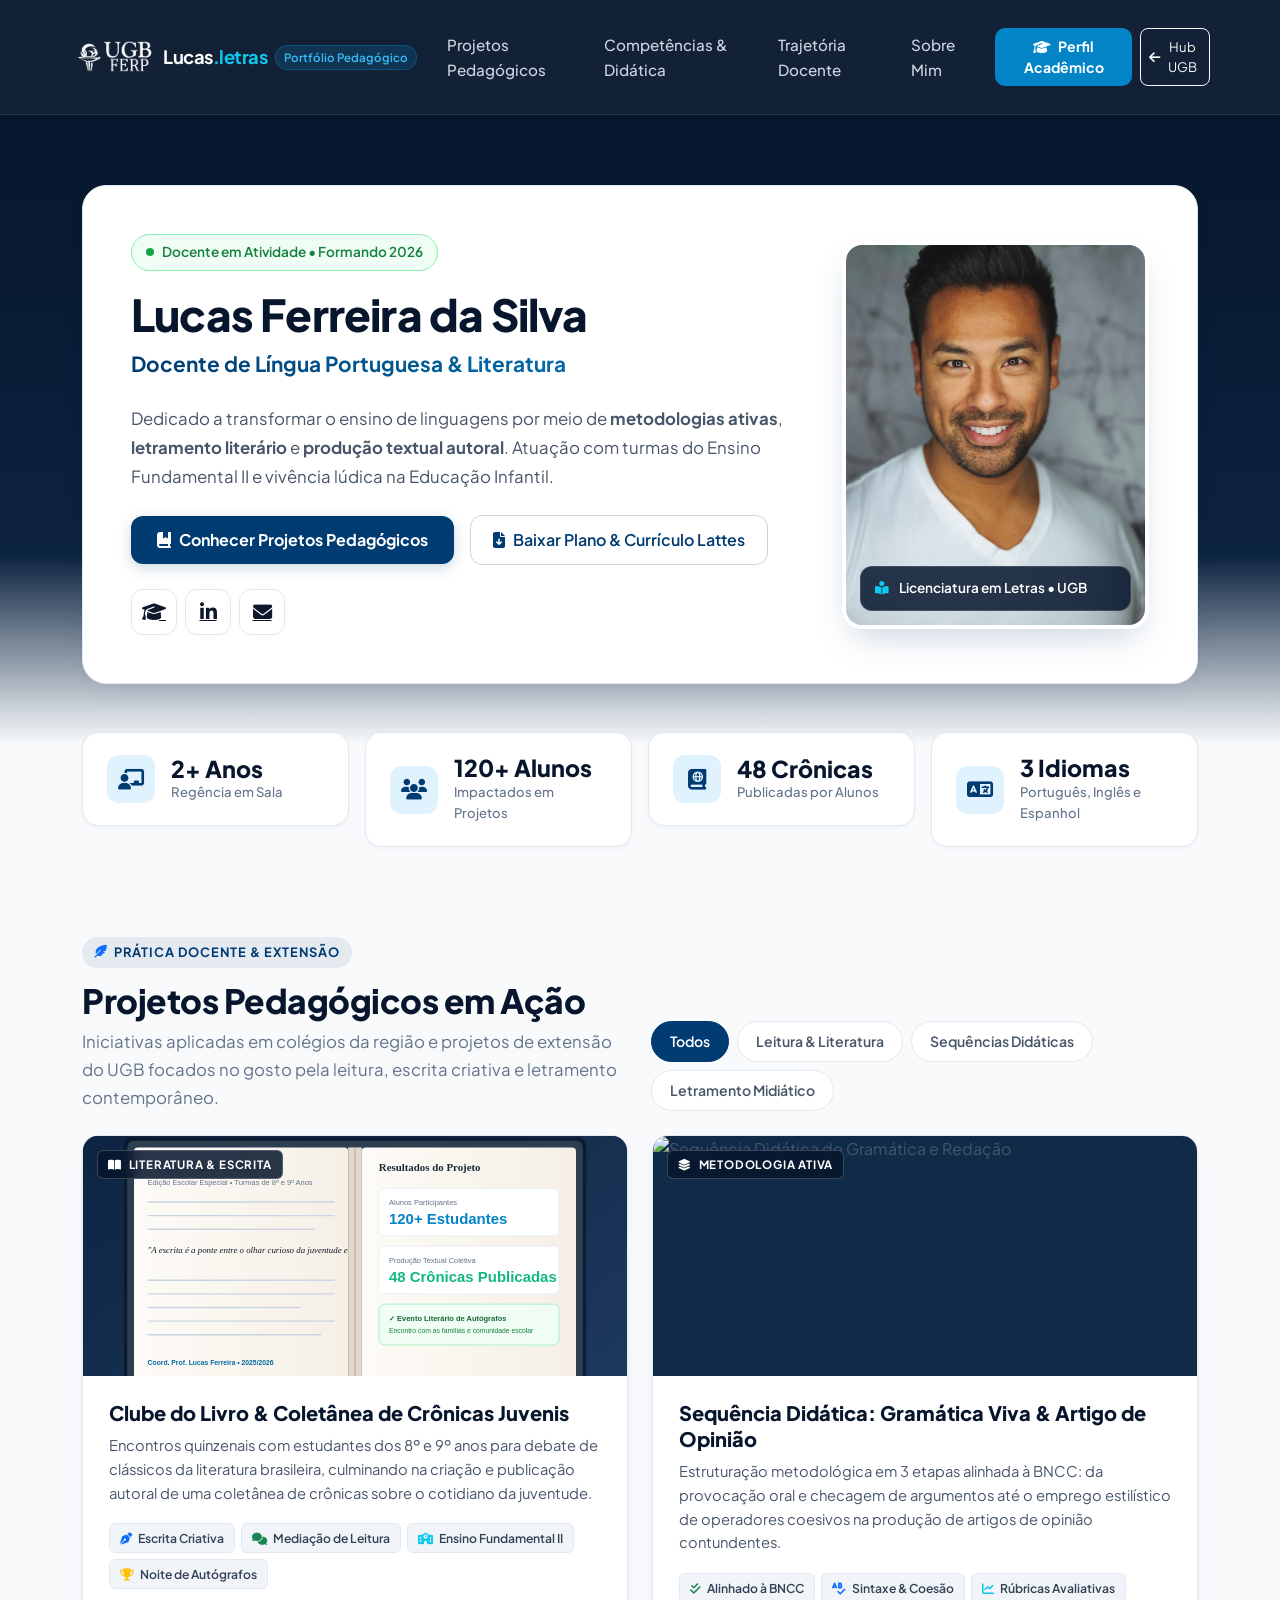
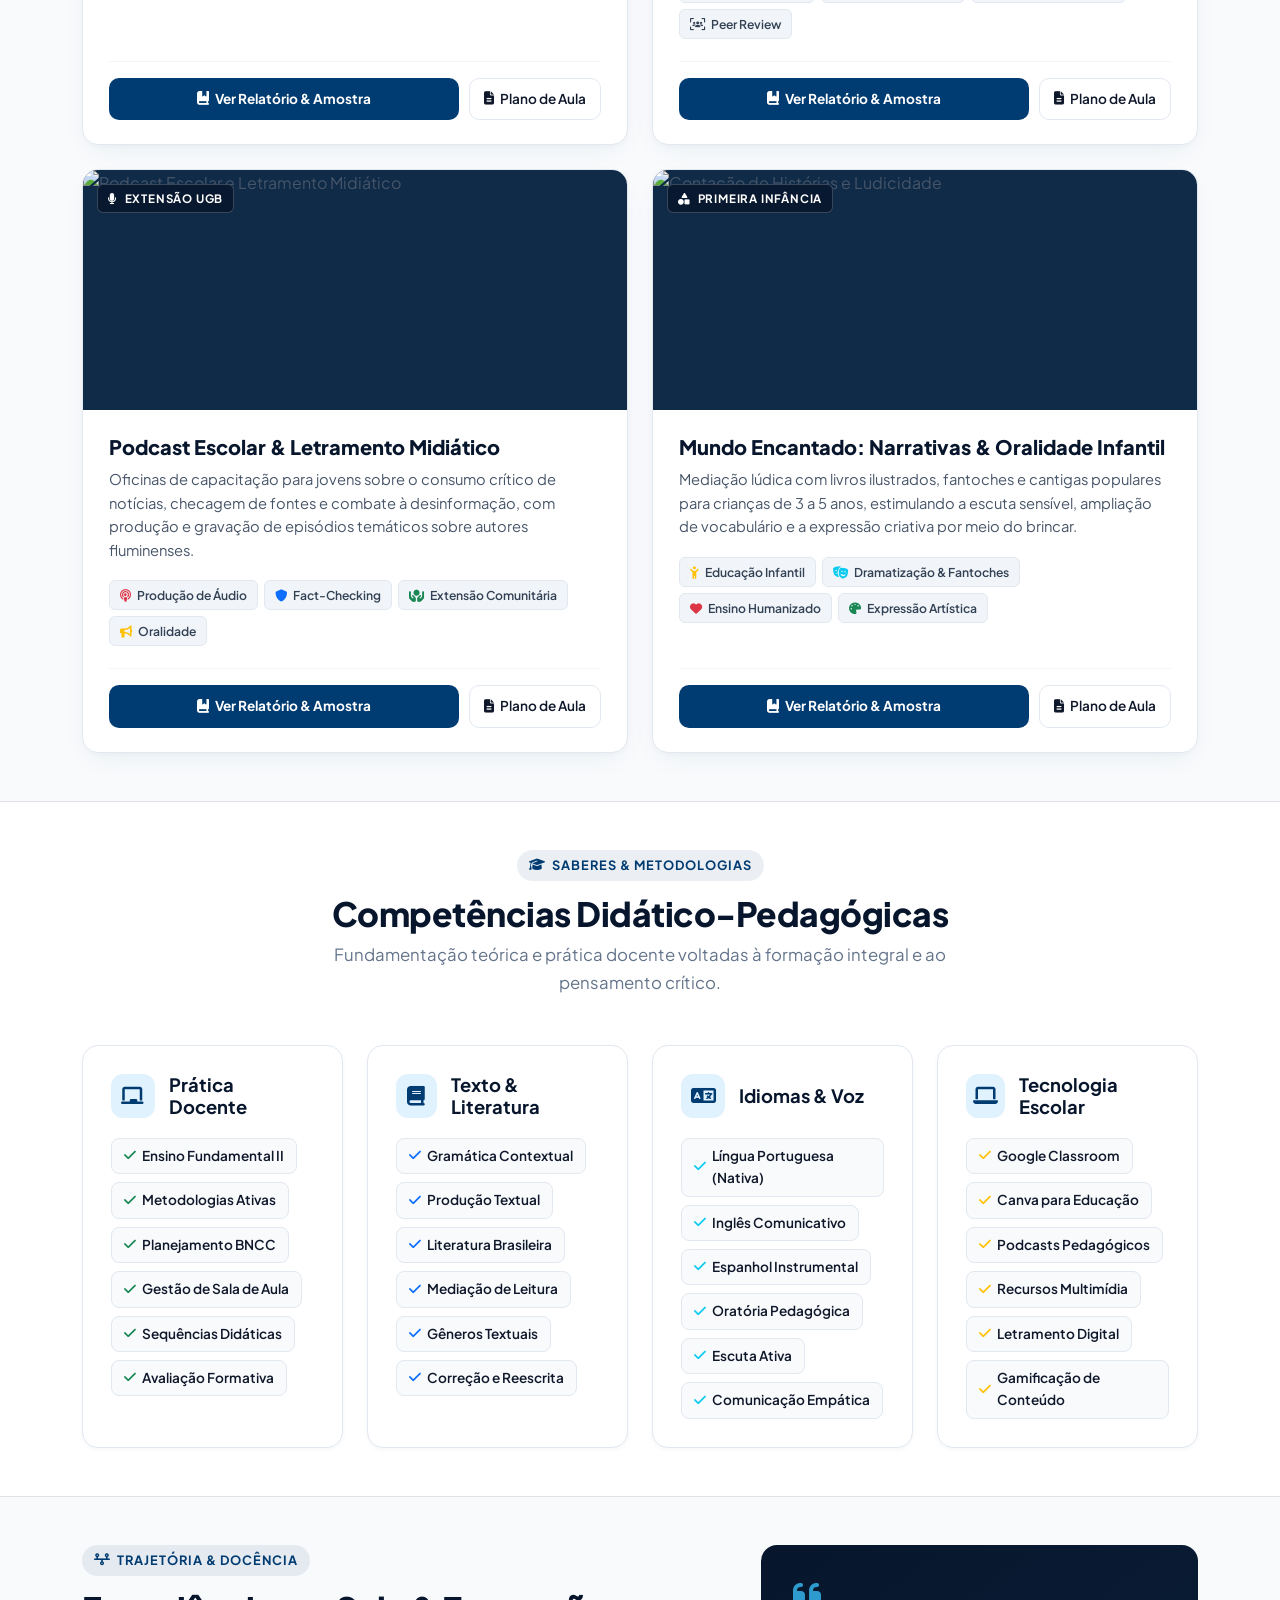
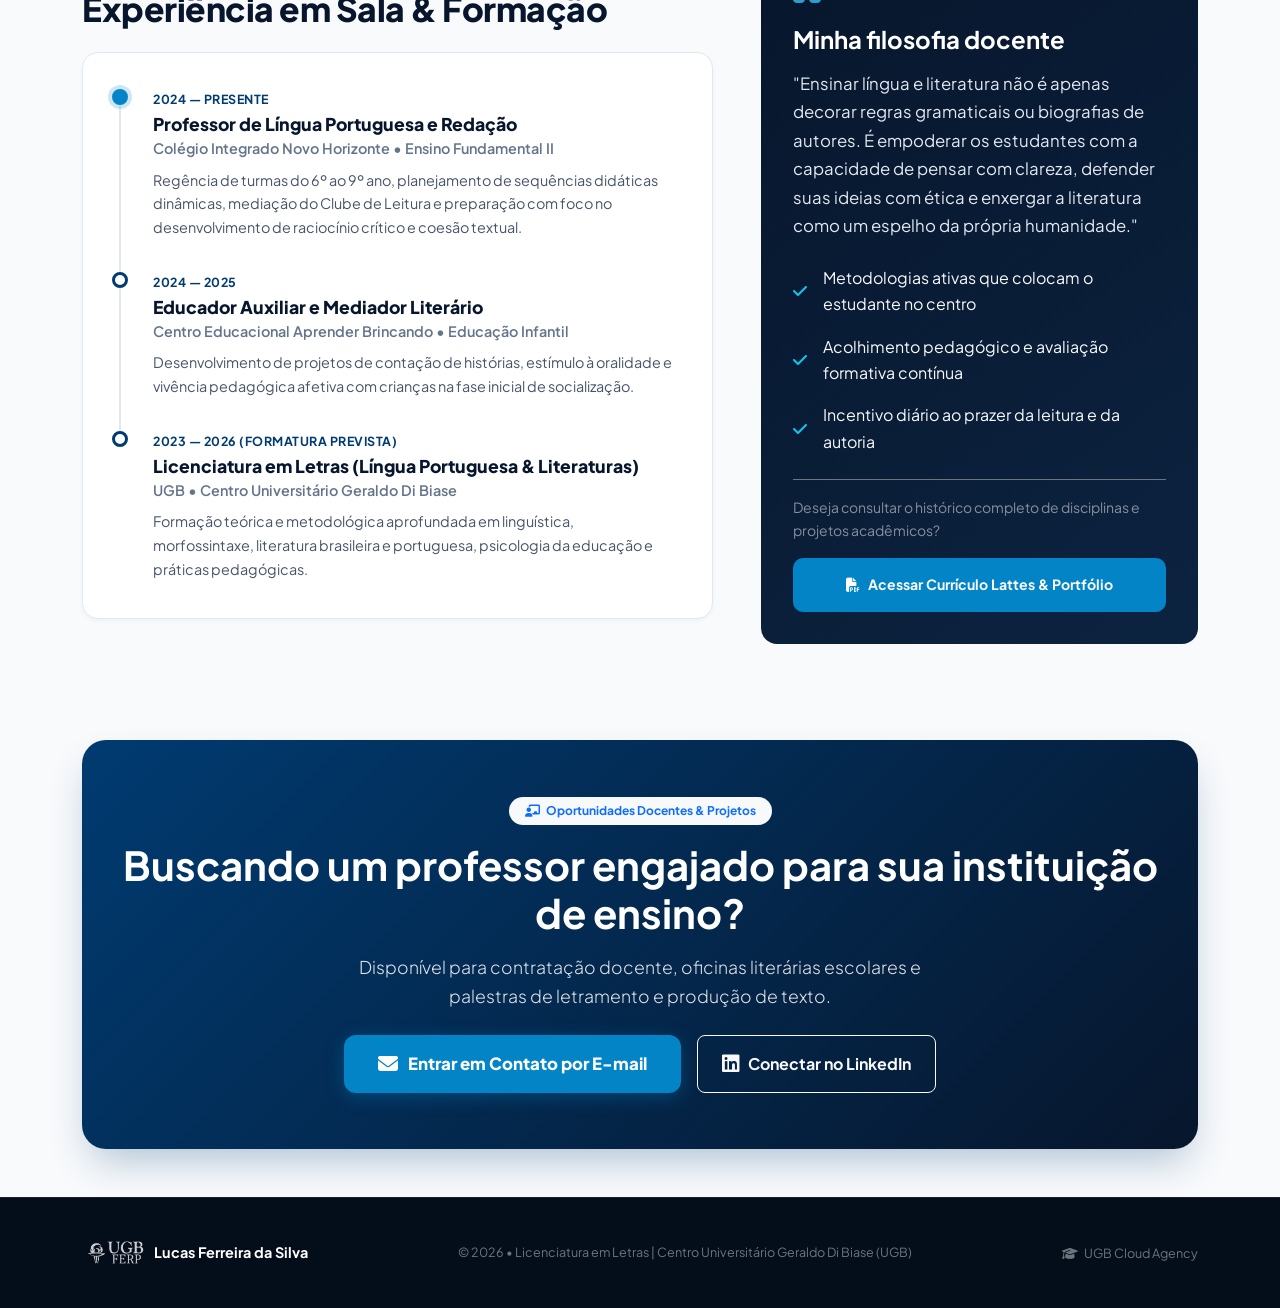
==== clientes/cliente-1/index.html @ a02f6c5c "feat: commit inicial do projeto trabalhoPortifolioUgb" ====
<!DOCTYPE html>
<html lang="pt-BR">

<head>
  <meta charset="UTF-8" />
  <meta name="viewport" content="width=device-width, initial-scale=1.0" />
  <title>Lucas Ferreira | Docência em Língua Portuguesa & Literatura</title>

  <!-- Google Fonts & Bootstrap -->
  <link rel="preconnect" href="https://fonts.googleapis.com">
  <link rel="preconnect" href="https://fonts.gstatic.com" crossorigin>
  <link href="https://fonts.googleapis.com/css2?family=Plus+Jakarta+Sans:wght@400;500;600;700;800&family=Inter:wght@400;500;600;700&display=swap" rel="stylesheet">
  <link href="https://cdn.jsdelivr.net/npm/bootstrap@5.3.3/dist/css/bootstrap.min.css" rel="stylesheet">
  <link rel="stylesheet" href="https://cdnjs.cloudflare.com/ajax/libs/font-awesome/6.5.1/css/all.min.css" />

  <!-- Estilos Personalizados -->
  <link rel="stylesheet" href="style.css" />
</head>

<body>

  <!-- ========================================================================
       Header / Navbar
       ======================================================================== -->
  <header class="navbar-custom sticky-top py-3">
    <nav class="navbar navbar-expand-lg navbar-dark container">
      <a class="navbar-brand d-flex align-items-center gap-2" href="#">
        <img src="images/fixed/logoShadow2018.png" alt="Logo UGB" style="height: 40px; width: auto;" />
        <div class="d-flex align-items-center gap-2">
          <span class="brand-title">Lucas<span class="text-info">.letras</span></span>
          <span class="brand-badge d-none d-sm-inline">Portfólio Pedagógico</span>
        </div>
      </a>

      <button class="navbar-toggler border-0" type="button" data-bs-toggle="collapse" data-bs-target="#navbarNav"
        aria-controls="navbarNav" aria-expanded="false" aria-label="Toggle navigation">
        <span class="navbar-toggler-icon"></span>
      </button>

      <div class="collapse navbar-collapse justify-content-end" id="navbarNav">
        <ul class="navbar-nav gap-2 align-items-center mt-3 mt-lg-0">
          <li class="nav-item">
            <a class="nav-link nav-link-custom" href="#projetos">Projetos Pedagógicos</a>
          </li>
          <li class="nav-item">
            <a class="nav-link nav-link-custom" href="#competencias">Competências & Didática</a>
          </li>
          <li class="nav-item">
            <a class="nav-link nav-link-custom" href="#trajetoria">Trajetória Docente</a>
          </li>
          <li class="nav-item">
            <a class="nav-link nav-link-custom" href="#sobre">Sobre Mim</a>
          </li>
          <li class="nav-item ms-lg-2 d-flex gap-2 align-items-center">
            <a class="btn btn-nav-primary" href="https://github.com/Yamaguti1201" target="_blank" rel="noopener">
              <i class="fa-solid fa-graduation-cap me-1"></i> Perfil Acadêmico
            </a>
            <a class="btn btn-outline-light btn-sm d-inline-flex align-items-center px-2 py-2" href="/" title="Voltar ao Hub UGB" style="font-size: 0.82rem; border-radius: 8px;">
              <i class="fa-solid fa-arrow-left me-1"></i> Hub UGB
            </a>
          </li>
        </ul>
      </div>
    </nav>
  </header>

  <!-- ========================================================================
       Hero Section
       ======================================================================== -->
  <section class="hero-wrapper">
    <div class="container">
      <div class="hero-card">
        <div class="row align-items-center g-5">

          <!-- Foto de Perfil / Visual Docente -->
          <div class="col-lg-4 col-md-5 order-md-2">
            <div class="hero-img-box">
              <img src="images/variable/perfil-lucas.jpg" alt="Foto de Lucas Ferreira" />
              <div class="hero-img-tag">
                <i class="fa-solid fa-book-open-reader text-info"></i>
                <span class="fw-semibold">Licenciatura em Letras • UGB</span>
              </div>
            </div>
          </div>

          <!-- Texto de Apresentação & Call To Actions -->
          <div class="col-lg-8 col-md-7 order-md-1 text-center text-md-start">
            
            <div class="hero-badge-status">
              <span class="pulse-dot"></span>
              <span>Docente em Atividade • Formando 2026</span>
            </div>

            <h1 class="hero-name mb-2">Lucas Ferreira da Silva</h1>
            <div class="hero-role mb-4">Docente de Língua Portuguesa & Literatura</div>

            <p class="hero-bio mb-4">
              Dedicado a transformar o ensino de linguagens por meio de <strong>metodologias ativas</strong>, 
              <strong>letramento literário</strong> e <strong>produção textual autoral</strong>. Atuação com turmas 
              do Ensino Fundamental II e vivência lúdica na Educação Infantil.
            </p>

            <!-- Ações Principais -->
            <div class="d-flex flex-wrap gap-3 justify-content-center justify-content-md-start align-items-center mb-4">
              <a href="#projetos" class="btn btn-main-action">
                <i class="fa-solid fa-book-bookmark"></i> Conhecer Projetos Pedagógicos
              </a>
              <a href="https://github.com/Yamaguti1201" target="_blank" rel="noopener" class="btn btn-cv-download">
                <i class="fa-solid fa-file-arrow-down"></i> Baixar Plano & Currículo Lattes
              </a>
            </div>

            <!-- Contatos Rápidos -->
            <div class="d-flex gap-2 justify-content-center justify-content-md-start">
              <a href="https://github.com/Yamaguti1201" target="_blank" rel="noopener" class="btn-social-icon" title="Currículo Lattes">
                <i class="fa-solid fa-graduation-cap"></i>
              </a>
              <a href="https://github.com/Yamaguti1201" target="_blank" rel="noopener" class="btn-social-icon" title="LinkedIn">
                <i class="fa-brands fa-linkedin-in"></i>
              </a>
              <a href="https://github.com/Yamaguti1201" target="_blank" rel="noopener" class="btn-social-icon" title="E-mail Institucional">
                <i class="fa-solid fa-envelope"></i>
              </a>
            </div>

          </div>

        </div>
      </div>
    </div>
  </section>

  <!-- ========================================================================
       Quick Stats Ribbon (Métricas de Impacto Pedagógico)
       ======================================================================== -->
  <section class="stats-ribbon">
    <div class="container">
      <div class="row g-3">
        <div class="col-6 col-lg-3">
          <div class="stat-box">
            <div class="stat-icon"><i class="fa-solid fa-chalkboard-user"></i></div>
            <div>
              <div class="stat-number">2+ Anos</div>
              <p class="stat-label">Regência em Sala</p>
            </div>
          </div>
        </div>
        <div class="col-6 col-lg-3">
          <div class="stat-box">
            <div class="stat-icon"><i class="fa-solid fa-users"></i></div>
            <div>
              <div class="stat-number">120+ Alunos</div>
              <p class="stat-label">Impactados em Projetos</p>
            </div>
          </div>
        </div>
        <div class="col-6 col-lg-3">
          <div class="stat-box">
            <div class="stat-icon"><i class="fa-solid fa-book-atlas"></i></div>
            <div>
              <div class="stat-number">48 Crônicas</div>
              <p class="stat-label">Publicadas por Alunos</p>
            </div>
          </div>
        </div>
        <div class="col-6 col-lg-3">
          <div class="stat-box">
            <div class="stat-icon"><i class="fa-solid fa-language"></i></div>
            <div>
              <div class="stat-number">3 Idiomas</div>
              <p class="stat-label">Português, Inglês e Espanhol</p>
            </div>
          </div>
        </div>
      </div>
    </div>
  </section>

  <!-- ========================================================================
       PROJETOS PEDAGÓGICOS EM DESTAQUE (A Estrela do Portfólio)
       ======================================================================== -->
  <section id="projetos" class="py-5" style="padding-top: 90px !important;">
    <div class="container">
      
      <!-- Cabeçalho da Seção -->
      <div class="d-flex flex-column flex-md-row justify-content-between align-items-md-end mb-4 gap-3">
        <div>
          <span class="section-badge"><i class="fa-solid fa-feather-pointed text-primary"></i> Prática Docente & Extensão</span>
          <h2 class="section-title mb-2">Projetos Pedagógicos em Ação</h2>
          <p class="section-subtitle mb-0">
            Iniciativas aplicadas em colégios da região e projetos de extensão do UGB focados no gosto pela leitura, escrita criativa e letramento contemporâneo.
          </p>
        </div>

        <!-- Filtros Interativos -->
        <div class="d-flex flex-wrap gap-2" id="project-filters">
          <button class="filter-btn active" data-filter="all">Todos</button>
          <button class="filter-btn" data-filter="literatura">Leitura & Literatura</button>
          <button class="filter-btn" data-filter="gramatica">Sequências Didáticas</button>
          <button class="filter-btn" data-filter="midia">Letramento Midiático</button>
        </div>
      </div>

      <!-- Grid de Projetos Pedagógicos -->
      <div class="row g-4">

        <!-- Projeto 1: Clube do Livro -->
        <div class="col-lg-6 project-item" data-category="literatura">
          <div class="project-card">
            <div class="project-media-wrapper">
              <span class="project-category-tag"><i class="fa-solid fa-book-open me-1"></i> Literatura & Escrita</span>
              <img src="images/variable/project-livro.svg" alt="Clube do Livro e Oficina de Crônicas Juvenis" />
            </div>
            <div class="project-content">
              <h3 class="project-title">Clube do Livro & Coletânea de Crônicas Juvenis</h3>
              <p class="project-desc">
                Encontros quinzenais com estudantes dos 8º e 9º anos para debate de clássicos da literatura brasileira, 
                culminando na criação e publicação autoral de uma coletânea de crônicas sobre o cotidiano da juventude.
              </p>
              <div class="tech-tags-list">
                <span class="tech-tag"><i class="fa-solid fa-pen-nib text-primary me-1"></i> Escrita Criativa</span>
                <span class="tech-tag"><i class="fa-solid fa-comments text-success me-1"></i> Mediação de Leitura</span>
                <span class="tech-tag"><i class="fa-solid fa-school text-info me-1"></i> Ensino Fundamental II</span>
                <span class="tech-tag"><i class="fa-solid fa-trophy text-warning me-1"></i> Noite de Autógrafos</span>
              </div>
              <div class="project-card-footer">
                <a href="https://github.com/Yamaguti1201" target="_blank" rel="noopener" class="btn-project-primary">
                  <i class="fa-solid fa-book-bookmark"></i> Ver Relatório & Amostra
                </a>
                <a href="https://github.com/Yamaguti1201" target="_blank" rel="noopener" class="btn-project-code">
                  <i class="fa-solid fa-file-lines"></i> Plano de Aula
                </a>
              </div>
            </div>
          </div>
        </div>

        <!-- Projeto 2: Sequência Didática Gramática Contextualizada -->
        <div class="col-lg-6 project-item" data-category="gramatica">
          <div class="project-card">
            <div class="project-media-wrapper">
              <span class="project-category-tag"><i class="fa-solid fa-layer-group me-1"></i> Metodologia Ativa</span>
              <img src="images/variable/project-didatica.svg" alt="Sequência Didática de Gramática e Redação" />
            </div>
            <div class="project-content">
              <h3 class="project-title">Sequência Didática: Gramática Viva & Artigo de Opinião</h3>
              <p class="project-desc">
                Estruturação metodológica em 3 etapas alinhada à BNCC: da provocação oral e checagem de argumentos até 
                o emprego estilístico de operadores coesivos na produção de artigos de opinião contundentes.
              </p>
              <div class="tech-tags-list">
                <span class="tech-tag"><i class="fa-solid fa-check-double text-success me-1"></i> Alinhado à BNCC</span>
                <span class="tech-tag"><i class="fa-solid fa-spell-check text-primary me-1"></i> Sintaxe & Coesão</span>
                <span class="tech-tag"><i class="fa-solid fa-chart-line text-info me-1"></i> Rúbricas Avaliativas</span>
                <span class="tech-tag"><i class="fa-solid fa-users-viewfinder me-1"></i> Peer Review</span>
              </div>
              <div class="project-card-footer">
                <a href="https://github.com/Yamaguti1201" target="_blank" rel="noopener" class="btn-project-primary">
                  <i class="fa-solid fa-book-bookmark"></i> Ver Relatório & Amostra
                </a>
                <a href="https://github.com/Yamaguti1201" target="_blank" rel="noopener" class="btn-project-code">
                  <i class="fa-solid fa-file-lines"></i> Plano de Aula
                </a>
              </div>
            </div>
          </div>
        </div>

        <!-- Projeto 3: Podcast Escolar & Letramento Digital -->
        <div class="col-lg-6 project-item" data-category="midia">
          <div class="project-card">
            <div class="project-media-wrapper">
              <span class="project-category-tag"><i class="fa-solid fa-microphone me-1"></i> Extensão UGB</span>
              <img src="images/variable/project-podcast.svg" alt="Podcast Escolar e Letramento Midiático" />
            </div>
            <div class="project-content">
              <h3 class="project-title">Podcast Escolar & Letramento Midiático</h3>
              <p class="project-desc">
                Oficinas de capacitação para jovens sobre o consumo crítico de notícias, checagem de fontes e combate à 
                desinformação, com produção e gravação de episódios temáticos sobre autores fluminenses.
              </p>
              <div class="tech-tags-list">
                <span class="tech-tag"><i class="fa-solid fa-podcast text-danger me-1"></i> Produção de Áudio</span>
                <span class="tech-tag"><i class="fa-solid fa-shield text-primary me-1"></i> Fact-Checking</span>
                <span class="tech-tag"><i class="fa-solid fa-hands-holding-circle text-success me-1"></i> Extensão Comunitária</span>
                <span class="tech-tag"><i class="fa-solid fa-bullhorn text-warning me-1"></i> Oralidade</span>
              </div>
              <div class="project-card-footer">
                <a href="https://github.com/Yamaguti1201" target="_blank" rel="noopener" class="btn-project-primary">
                  <i class="fa-solid fa-book-bookmark"></i> Ver Relatório & Amostra
                </a>
                <a href="https://github.com/Yamaguti1201" target="_blank" rel="noopener" class="btn-project-code">
                  <i class="fa-solid fa-file-lines"></i> Plano de Aula
                </a>
              </div>
            </div>
          </div>
        </div>

        <!-- Projeto 4: Contação de Histórias na Educação Infantil -->
        <div class="col-lg-6 project-item" data-category="literatura">
          <div class="project-card">
            <div class="project-media-wrapper">
              <span class="project-category-tag"><i class="fa-solid fa-shapes me-1"></i> Primeira Infância</span>
              <img src="images/variable/project-infantil.svg" alt="Contação de Histórias e Ludicidade" />
            </div>
            <div class="project-content">
              <h3 class="project-title">Mundo Encantado: Narrativas & Oralidade Infantil</h3>
              <p class="project-desc">
                Mediação lúdica com livros ilustrados, fantoches e cantigas populares para crianças de 3 a 5 anos, estimulando 
                a escuta sensível, ampliação de vocabulário e a expressão criativa por meio do brincar.
              </p>
              <div class="tech-tags-list">
                <span class="tech-tag"><i class="fa-solid fa-child-reaching text-warning me-1"></i> Educação Infantil</span>
                <span class="tech-tag"><i class="fa-solid fa-masks-theater text-info me-1"></i> Dramatização & Fantoches</span>
                <span class="tech-tag"><i class="fa-solid fa-heart text-danger me-1"></i> Ensino Humanizado</span>
                <span class="tech-tag"><i class="fa-solid fa-palette text-success me-1"></i> Expressão Artística</span>
              </div>
              <div class="project-card-footer">
                <a href="https://github.com/Yamaguti1201" target="_blank" rel="noopener" class="btn-project-primary">
                  <i class="fa-solid fa-book-bookmark"></i> Ver Relatório & Amostra
                </a>
                <a href="https://github.com/Yamaguti1201" target="_blank" rel="noopener" class="btn-project-code">
                  <i class="fa-solid fa-file-lines"></i> Plano de Aula
                </a>
              </div>
            </div>
          </div>
        </div>

      </div>

    </div>
  </section>

  <!-- ========================================================================
       COMPETÊNCIAS PEDAGÓGICAS & DIDÁTICA
       ======================================================================== -->
  <section id="competencias" class="py-5 bg-white border-top border-bottom">
    <div class="container">
      
      <div class="text-center max-w-xl mx-auto mb-5">
        <span class="section-badge"><i class="fa-solid fa-graduation-cap"></i> Saberes & Metodologias</span>
        <h2 class="section-title mb-2">Competências Didático-Pedagógicas</h2>
        <p class="section-subtitle mx-auto">
          Fundamentação teórica e prática docente voltadas à formação integral e ao pensamento crítico.
        </p>
      </div>

      <div class="row g-4">
        <!-- Prática Docente -->
        <div class="col-md-6 col-lg-3">
          <div class="skill-category-card">
            <div class="skill-cat-header">
              <div class="skill-cat-icon"><i class="fa-solid fa-chalkboard"></i></div>
              <h4 class="skill-cat-title">Prática Docente</h4>
            </div>
            <div class="skill-items-grid">
              <span class="skill-badge"><i class="fa-solid fa-check text-success"></i> Ensino Fundamental II</span>
              <span class="skill-badge"><i class="fa-solid fa-check text-success"></i> Metodologias Ativas</span>
              <span class="skill-badge"><i class="fa-solid fa-check text-success"></i> Planejamento BNCC</span>
              <span class="skill-badge"><i class="fa-solid fa-check text-success"></i> Gestão de Sala de Aula</span>
              <span class="skill-badge"><i class="fa-solid fa-check text-success"></i> Sequências Didáticas</span>
              <span class="skill-badge"><i class="fa-solid fa-check text-success"></i> Avaliação Formativa</span>
            </div>
          </div>
        </div>

        <!-- Língua & Literatura -->
        <div class="col-md-6 col-lg-3">
          <div class="skill-category-card">
            <div class="skill-cat-header">
              <div class="skill-cat-icon"><i class="fa-solid fa-book"></i></div>
              <h4 class="skill-cat-title">Texto & Literatura</h4>
            </div>
            <div class="skill-items-grid">
              <span class="skill-badge"><i class="fa-solid fa-check text-primary"></i> Gramática Contextual</span>
              <span class="skill-badge"><i class="fa-solid fa-check text-primary"></i> Produção Textual</span>
              <span class="skill-badge"><i class="fa-solid fa-check text-primary"></i> Literatura Brasileira</span>
              <span class="skill-badge"><i class="fa-solid fa-check text-primary"></i> Mediação de Leitura</span>
              <span class="skill-badge"><i class="fa-solid fa-check text-primary"></i> Gêneros Textuais</span>
              <span class="skill-badge"><i class="fa-solid fa-check text-primary"></i> Correção e Reescrita</span>
            </div>
          </div>
        </div>

        <!-- Idiomas & Comunicação -->
        <div class="col-md-6 col-lg-3">
          <div class="skill-category-card">
            <div class="skill-cat-header">
              <div class="skill-cat-icon"><i class="fa-solid fa-language"></i></div>
              <h4 class="skill-cat-title">Idiomas & Voz</h4>
            </div>
            <div class="skill-items-grid">
              <span class="skill-badge"><i class="fa-solid fa-check text-info"></i> Língua Portuguesa (Nativa)</span>
              <span class="skill-badge"><i class="fa-solid fa-check text-info"></i> Inglês Comunicativo</span>
              <span class="skill-badge"><i class="fa-solid fa-check text-info"></i> Espanhol Instrumental</span>
              <span class="skill-badge"><i class="fa-solid fa-check text-info"></i> Oratória Pedagógica</span>
              <span class="skill-badge"><i class="fa-solid fa-check text-info"></i> Escuta Ativa</span>
              <span class="skill-badge"><i class="fa-solid fa-check text-info"></i> Comunicação Empática</span>
            </div>
          </div>
        </div>

        <!-- Tecnologias Educacionais -->
        <div class="col-md-6 col-lg-3">
          <div class="skill-category-card">
            <div class="skill-cat-header">
              <div class="skill-cat-icon"><i class="fa-solid fa-laptop"></i></div>
              <h4 class="skill-cat-title">Tecnologia Escolar</h4>
            </div>
            <div class="skill-items-grid">
              <span class="skill-badge"><i class="fa-solid fa-check text-warning"></i> Google Classroom</span>
              <span class="skill-badge"><i class="fa-solid fa-check text-warning"></i> Canva para Educação</span>
              <span class="skill-badge"><i class="fa-solid fa-check text-warning"></i> Podcasts Pedagógicos</span>
              <span class="skill-badge"><i class="fa-solid fa-check text-warning"></i> Recursos Multimídia</span>
              <span class="skill-badge"><i class="fa-solid fa-check text-warning"></i> Letramento Digital</span>
              <span class="skill-badge"><i class="fa-solid fa-check text-warning"></i> Gamificação de Conteúdo</span>
            </div>
          </div>
        </div>

      </div>

    </div>
  </section>

  <!-- ========================================================================
       TRAJETÓRIA DOCENTE & FORMAÇÃO
       ======================================================================== -->
  <section id="trajetoria" class="py-5">
    <div class="container">
      
      <div class="row g-5 align-items-stretch">
        
        <!-- Timeline Docente -->
        <div class="col-lg-7">
          <span class="section-badge"><i class="fa-solid fa-timeline"></i> Trajetória & Docência</span>
          <h2 class="section-title mb-4">Experiência em Sala & Formação</h2>

          <div class="timeline-card">
            
            <!-- Item 1: Atual -->
            <div class="timeline-item active">
              <div class="timeline-dot"></div>
              <div class="timeline-period">2024 — Presente</div>
              <h3 class="timeline-role">Professor de Língua Portuguesa e Redação</h3>
              <div class="timeline-company">Colégio Integrado Novo Horizonte • Ensino Fundamental II</div>
              <p class="timeline-text">
                Regência de turmas do 6º ao 9º ano, planejamento de sequências didáticas dinâmicas, mediação do Clube de Leitura 
                e preparação com foco no desenvolvimento de raciocínio crítico e coesão textual.
              </p>
            </div>

            <!-- Item 2: Educação Infantil -->
            <div class="timeline-item">
              <div class="timeline-dot"></div>
              <div class="timeline-period">2024 — 2025</div>
              <h3 class="timeline-role">Educador Auxiliar e Mediador Literário</h3>
              <div class="timeline-company">Centro Educacional Aprender Brincando • Educação Infantil</div>
              <p class="timeline-text">
                Desenvolvimento de projetos de contação de histórias, estímulo à oralidade e vivência pedagógica afetiva com crianças na fase inicial de socialização.
              </p>
            </div>

            <!-- Item 3: Graduação UGB -->
            <div class="timeline-item">
              <div class="timeline-dot"></div>
              <div class="timeline-period">2023 — 2026 (Formatura Prevista)</div>
              <h3 class="timeline-role">Licenciatura em Letras (Língua Portuguesa & Literaturas)</h3>
              <div class="timeline-company">UGB • Centro Universitário Geraldo Di Biase</div>
              <p class="timeline-text">
                Formação teórica e metodológica aprofundada em linguística, morfossintaxe, literatura brasileira e portuguesa, psicologia da educação e práticas pedagógicas.
              </p>
            </div>

          </div>
        </div>

        <!-- Filosofia Pedagógica -->
        <div class="col-lg-5" id="sobre">
          <div class="highlight-quote-box">
            <div>
              <i class="fa-solid fa-quote-left quote-icon"></i>
              <h3 class="h4 fw-bold text-white mb-3">Minha filosofia docente</h3>
              <p class="quote-text mb-4">
                "Ensinar língua e literatura não é apenas decorar regras gramaticais ou biografias de autores. 
                É empoderar os estudantes com a capacidade de pensar com clareza, defender suas ideias com ética e 
                enxergar a literatura como um espelho da própria humanidade."
              </p>

              <div class="d-flex flex-column gap-3 mb-4">
                <div class="d-flex align-items-center gap-3 text-light">
                  <i class="fa-solid fa-check text-info"></i>
                  <span>Metodologias ativas que colocam o estudante no centro</span>
                </div>
                <div class="d-flex align-items-center gap-3 text-light">
                  <i class="fa-solid fa-check text-info"></i>
                  <span>Acolhimento pedagógico e avaliação formativa contínua</span>
                </div>
                <div class="d-flex align-items-center gap-3 text-light">
                  <i class="fa-solid fa-check text-info"></i>
                  <span>Incentivo diário ao prazer da leitura e da autoria</span>
                </div>
              </div>
            </div>

            <div class="pt-3 border-top border-secondary">
              <p class="small text-white-50 mb-3">
                Deseja consultar o histórico completo de disciplinas e projetos acadêmicos?
              </p>
              <a href="https://github.com/Yamaguti1201" target="_blank" rel="noopener" class="btn btn-nav-primary w-100 py-3 text-center justify-content-center d-flex align-items-center gap-2">
                <i class="fa-solid fa-file-pdf"></i> Acessar Currículo Lattes & Portfólio
              </a>
            </div>
          </div>
        </div>

      </div>

    </div>
  </section>

  <!-- ========================================================================
       CHAMADA PARA AÇÃO (CTA / CONTATO)
       ======================================================================== -->
  <section id="contato" class="py-5">
    <div class="container">
      <div class="cta-box text-center">
        <span class="badge bg-light text-primary fw-bold px-3 py-2 rounded-pill mb-3">
          <i class="fa-solid fa-chalkboard-user me-1"></i> Oportunidades Docentes & Projetos
        </span>
        <h2 class="display-6 fw-bold text-white mb-3">
          Buscando um professor engajado para sua instituição de ensino?
        </h2>
        <p class="lead text-light mb-4 mx-auto" style="max-width: 620px; font-size: 1.1rem; opacity: 0.9;">
          Disponível para contratação docente, oficinas literárias escolares e palestras de letramento e produção de texto.
        </p>

        <div class="d-flex flex-wrap gap-3 justify-content-center">
          <a href="https://github.com/Yamaguti1201" target="_blank" rel="noopener" class="btn btn-cta-contact">
            <i class="fa-solid fa-envelope fs-5"></i> Entrar em Contato por E-mail
          </a>
          <a href="https://github.com/Yamaguti1201" target="_blank" rel="noopener" class="btn btn-outline-light px-4 py-3 rounded-3 fw-bold d-inline-flex align-items-center gap-2">
            <i class="fa-brands fa-linkedin fs-5"></i> Conectar no LinkedIn
          </a>
        </div>
      </div>
    </div>
  </section>

  <!-- ========================================================================
       FOOTER
       ======================================================================== -->
  <footer class="footer-custom">
    <div class="container text-center">
      <div class="d-flex flex-column flex-md-row justify-content-between align-items-center gap-3">
        <div class="d-flex align-items-center gap-2">
          <img src="images/fixed/logoShadow2018.png" alt="Logo UGB" style="height: 30px; opacity: 0.8;" />
          <span class="text-white fw-bold">Lucas Ferreira da Silva</span>
        </div>
        <p class="mb-0 text-secondary small">
          © 2026 • Licenciatura em Letras | Centro Universitário Geraldo Di Biase (UGB)
        </p>
        <div>
          <a href="https://github.com/Yamaguti1201" target="_blank" rel="noopener" class="text-secondary text-decoration-none small hover-white">
            <i class="fa-solid fa-graduation-cap me-1"></i> UGB Cloud Agency
          </a>
        </div>
      </div>
    </div>
  </footer>

  <!-- Scripts -->
  <script src="https://cdn.jsdelivr.net/npm/bootstrap@5.3.3/dist/js/bootstrap.bundle.min.js"></script>
  <script>
    // Filtro interativo de projetos pedagógicos
    document.addEventListener('DOMContentLoaded', function () {
      const filterBtns = document.querySelectorAll('#project-filters .filter-btn');
      const projectItems = document.querySelectorAll('.project-item');

      filterBtns.forEach(btn => {
        btn.addEventListener('click', function () {
          filterBtns.forEach(b => b.classList.remove('active'));
          this.classList.add('active');

          const filterValue = this.getAttribute('data-filter');

          projectItems.forEach(item => {
            const category = item.getAttribute('data-category');
            if (filterValue === 'all' || category === filterValue) {
              item.style.display = 'block';
              item.style.animation = 'fadeIn 0.4s ease forwards';
            } else {
              item.style.display = 'none';
            }
          });
        });
      });
    });
  </script>

</body>

</html>
---- clientes/cliente-1/style.css ----
@import url('https://fonts.googleapis.com/css2?family=Plus+Jakarta+Sans:wght@400;500;600;700;800&family=Inter:wght@400;500;600;700&display=swap');

:root {
  --primary-dark: #07162c;
  --primary-blue: #003b71;
  --accent-cyan: #0284c7;
  --accent-hover: #0369a1;
  --accent-light: #e0f2fe;
  --bg-page: #f8fafc;
  --bg-card: #ffffff;
  --text-dark: #0f172a;
  --text-body: #475569;
  --text-muted: #64748b;
  --border-subtle: #e2e8f0;
  --shadow-sm: 0 2px 4px rgba(0, 59, 113, 0.04);
  --shadow-card: 0 10px 30px -10px rgba(0, 59, 113, 0.08), 0 2px 6px -2px rgba(0, 0, 0, 0.04);
  --shadow-hover: 0 20px 35px -10px rgba(0, 59, 113, 0.16), 0 6px 12px -4px rgba(0, 0, 0, 0.06);
  --radius-lg: 16px;
  --radius-md: 12px;
}

body {
  font-family: 'Plus Jakarta Sans', 'Inter', -apple-system, sans-serif;
  background-color: var(--bg-page);
  color: var(--text-body);
  line-height: 1.65;
  overflow-x: hidden;
}

/* Navbar */
.navbar-custom {
  background: rgba(7, 22, 44, 0.95);
  backdrop-filter: blur(12px);
  -webkit-backdrop-filter: blur(12px);
  border-bottom: 1px solid rgba(255, 255, 255, 0.08);
  transition: all 0.3s ease;
}

.brand-title {
  font-size: 1.15rem;
  font-weight: 700;
  color: #ffffff;
  letter-spacing: -0.5px;
}

.brand-badge {
  font-size: 0.72rem;
  background: rgba(2, 132, 199, 0.2);
  color: #38bdf8;
  border: 1px solid rgba(2, 132, 199, 0.4);
  padding: 2px 8px;
  border-radius: 20px;
  font-weight: 600;
}

.nav-link-custom {
  color: #cbd5e1 !important;
  font-weight: 500;
  font-size: 0.95rem;
  padding: 8px 14px !important;
  border-radius: 8px;
  transition: all 0.2s ease;
}

.nav-link-custom:hover {
  color: #ffffff !important;
  background: rgba(255, 255, 255, 0.06);
}

.btn-nav-primary {
  background: #0284c7;
  color: #ffffff !important;
  font-weight: 700;
  font-size: 0.88rem;
  padding: 8px 18px;
  border-radius: 10px;
  border: none;
  transition: all 0.25s ease;
}

.btn-nav-primary:hover {
  background: #0369a1;
  transform: translateY(-2px);
  box-shadow: 0 4px 14px rgba(2, 132, 199, 0.35);
}

/* Hero */
.hero-wrapper {
  background: linear-gradient(180deg, #07162c 0%, #0c2340 70%, #f8fafc 100%);
  padding-top: 70px;
  padding-bottom: 60px;
  position: relative;
}

.hero-card {
  background: #ffffff;
  border-radius: 24px;
  padding: 48px;
  box-shadow: var(--shadow-card);
  border: 1px solid var(--border-subtle);
  position: relative;
  overflow: hidden;
}

.hero-badge-status {
  display: inline-flex;
  align-items: center;
  gap: 8px;
  background: #f0fdf4;
  border: 1px solid #86efac;
  color: #15803d;
  padding: 6px 14px;
  border-radius: 30px;
  font-size: 0.85rem;
  font-weight: 600;
  margin-bottom: 18px;
}

.pulse-dot {
  width: 8px;
  height: 8px;
  background-color: #16a34a;
  border-radius: 50%;
  box-shadow: 0 0 0 0 rgba(22, 163, 74, 0.7);
  animation: pulse-green 1.8s infinite;
}

@keyframes pulse-green {
  0% { transform: scale(0.95); box-shadow: 0 0 0 0 rgba(22, 163, 74, 0.7); }
  70% { transform: scale(1); box-shadow: 0 0 0 8px rgba(22, 163, 74, 0); }
  100% { transform: scale(0.95); box-shadow: 0 0 0 0 rgba(22, 163, 74, 0); }
}

.hero-name {
  font-size: 2.75rem;
  font-weight: 800;
  color: var(--primary-dark);
  line-height: 1.15;
  letter-spacing: -0.8px;
}

.hero-role {
  font-size: 1.3rem;
  font-weight: 700;
  color: var(--primary-blue);
  background: linear-gradient(90deg, #003b71, #0284c7);
  -webkit-background-clip: text;
  -webkit-text-fill-color: transparent;
}

.hero-bio {
  color: var(--text-body);
  font-size: 1.05rem;
  line-height: 1.7;
}

.hero-img-box {
  position: relative;
  border-radius: 20px;
  overflow: hidden;
  box-shadow: 0 16px 36px -12px rgba(0, 59, 113, 0.25);
  border: 4px solid #ffffff;
  background: #f1f5f9;
}

.hero-img-box img {
  width: 100%;
  height: 380px;
  object-fit: cover;
  display: block;
  transition: transform 0.4s ease;
}

.hero-img-box:hover img {
  transform: scale(1.03);
}

.hero-img-tag {
  position: absolute;
  bottom: 14px;
  left: 14px;
  right: 14px;
  background: rgba(7, 22, 44, 0.85);
  backdrop-filter: blur(8px);
  padding: 10px 14px;
  border-radius: 12px;
  color: #ffffff;
  display: flex;
  align-items: center;
  gap: 10px;
  font-size: 0.85rem;
  border: 1px solid rgba(255, 255, 255, 0.15);
}

/* Action Buttons */
.btn-main-action {
  background: var(--primary-blue);
  color: #ffffff !important;
  font-weight: 700;
  padding: 12px 26px;
  border-radius: 12px;
  border: none;
  display: inline-flex;
  align-items: center;
  gap: 8px;
  transition: all 0.25s ease;
  box-shadow: 0 4px 14px rgba(0, 59, 113, 0.2);
}

.btn-main-action:hover {
  background: #002b54;
  transform: translateY(-2px);
}

.btn-cv-download {
  background: #ffffff;
  color: var(--primary-blue) !important;
  border: 1.5px solid #cbd5e1;
  font-weight: 600;
  padding: 12px 22px;
  border-radius: 12px;
  display: inline-flex;
  align-items: center;
  gap: 8px;
  transition: all 0.25s ease;
}

.btn-cv-download:hover {
  border-color: var(--primary-blue);
  background: #f8fafc;
  transform: translateY(-2px);
}

.btn-social-icon {
  width: 46px;
  height: 46px;
  border-radius: 12px;
  border: 1.5px solid #e2e8f0;
  background: #ffffff;
  display: inline-flex;
  align-items: center;
  justify-content: center;
  color: var(--text-dark);
  font-size: 1.2rem;
  transition: all 0.2s ease;
}

.btn-social-icon:hover {
  border-color: var(--primary-blue);
  color: var(--primary-blue);
  background: #f1f5f9;
  transform: translateY(-2px);
}

/* Quick Stats */
.stats-ribbon {
  margin-top: -28px;
  position: relative;
  z-index: 10;
}

.stat-box {
  background: #ffffff;
  border-radius: 16px;
  padding: 22px 24px;
  border: 1px solid var(--border-subtle);
  box-shadow: var(--shadow-sm);
  display: flex;
  align-items: center;
  gap: 16px;
  transition: transform 0.25s ease, box-shadow 0.25s ease;
}

.stat-box:hover {
  transform: translateY(-4px);
  box-shadow: var(--shadow-card);
}

.stat-icon {
  width: 48px;
  height: 48px;
  border-radius: 12px;
  background: var(--accent-light);
  color: var(--primary-blue);
  display: flex;
  align-items: center;
  justify-content: center;
  font-size: 1.3rem;
  flex-shrink: 0;
}

.stat-number {
  font-size: 1.45rem;
  font-weight: 800;
  color: var(--primary-dark);
  line-height: 1.1;
}

.stat-label {
  font-size: 0.82rem;
  color: var(--text-muted);
  font-weight: 500;
  margin-bottom: 0;
}

/* Section Header */
.section-badge {
  display: inline-flex;
  align-items: center;
  gap: 6px;
  font-size: 0.8rem;
  font-weight: 700;
  text-transform: uppercase;
  letter-spacing: 1px;
  color: var(--primary-blue);
  background: rgba(0, 59, 113, 0.08);
  padding: 5px 12px;
  border-radius: 20px;
  margin-bottom: 12px;
}

.section-title {
  font-size: 2.1rem;
  font-weight: 800;
  color: var(--primary-dark);
  letter-spacing: -0.5px;
}

.section-subtitle {
  color: var(--text-muted);
  font-size: 1.05rem;
  max-width: 640px;
}

/* Filter pills */
.filter-btn {
  background: #ffffff;
  border: 1.5px solid #e2e8f0;
  color: var(--text-body);
  font-size: 0.88rem;
  font-weight: 600;
  padding: 8px 18px;
  border-radius: 25px;
  cursor: pointer;
  transition: all 0.2s ease;
}

.filter-btn:hover,
.filter-btn.active {
  background: var(--primary-blue);
  border-color: var(--primary-blue);
  color: #ffffff;
}

/* Project Cards */
.project-card {
  background: #ffffff;
  border-radius: var(--radius-lg);
  border: 1px solid var(--border-subtle);
  overflow: hidden;
  box-shadow: var(--shadow-card);
  transition: transform 0.3s ease, box-shadow 0.3s ease;
  height: 100%;
  display: flex;
  flex-direction: column;
}

.project-card:hover {
  transform: translateY(-6px);
  box-shadow: var(--shadow-hover);
}

.project-media-wrapper {
  position: relative;
  background: #0f2b48;
  overflow: hidden;
  height: 240px;
  display: flex;
  align-items: center;
  justify-content: center;
}

.project-media-wrapper img,
.project-media-wrapper svg {
  width: 100%;
  height: 100%;
  object-fit: cover;
  transition: transform 0.4s ease;
}

.project-card:hover .project-media-wrapper img,
.project-card:hover .project-media-wrapper svg {
  transform: scale(1.04);
}

.project-category-tag {
  position: absolute;
  top: 14px;
  left: 14px;
  background: rgba(7, 22, 44, 0.85);
  backdrop-filter: blur(8px);
  color: #ffffff;
  font-size: 0.72rem;
  font-weight: 700;
  text-transform: uppercase;
  letter-spacing: 0.8px;
  padding: 4px 10px;
  border-radius: 6px;
  border: 1px solid rgba(255, 255, 255, 0.2);
}

.project-content {
  padding: 24px 26px;
  display: flex;
  flex-direction: column;
  flex-grow: 1;
}

.project-title {
  font-size: 1.25rem;
  font-weight: 800;
  color: var(--primary-dark);
  margin-bottom: 8px;
  line-height: 1.3;
}

.project-desc {
  font-size: 0.92rem;
  color: var(--text-body);
  line-height: 1.6;
  margin-bottom: 18px;
}

.tech-tags-list {
  display: flex;
  flex-wrap: wrap;
  gap: 6px;
  margin-bottom: 22px;
}

.tech-tag {
  font-size: 0.76rem;
  font-weight: 600;
  padding: 4px 10px;
  border-radius: 6px;
  background: #f1f5f9;
  color: #334155;
  border: 1px solid #e2e8f0;
}

.project-card-footer {
  margin-top: auto;
  padding-top: 16px;
  border-top: 1px solid #f1f5f9;
  display: flex;
  gap: 10px;
}

.btn-project-primary {
  background: var(--primary-blue);
  color: #ffffff !important;
  font-size: 0.85rem;
  font-weight: 700;
  padding: 9px 16px;
  border-radius: 10px;
  text-decoration: none;
  display: inline-flex;
  align-items: center;
  gap: 6px;
  flex-grow: 1;
  justify-content: center;
  transition: all 0.2s ease;
}

.btn-project-primary:hover {
  background: #002b54;
}

.btn-project-code {
  background: #ffffff;
  color: var(--text-dark) !important;
  border: 1.5px solid #e2e8f0;
  font-size: 0.85rem;
  font-weight: 600;
  padding: 9px 14px;
  border-radius: 10px;
  text-decoration: none;
  display: inline-flex;
  align-items: center;
  gap: 6px;
  transition: all 0.2s ease;
}

.btn-project-code:hover {
  border-color: var(--primary-blue);
  color: var(--primary-blue) !important;
  background: #f8fafc;
}

/* Skills Cards */
.skill-category-card {
  background: #ffffff;
  border-radius: var(--radius-lg);
  padding: 28px;
  border: 1px solid var(--border-subtle);
  box-shadow: var(--shadow-sm);
  height: 100%;
  transition: transform 0.25s ease, box-shadow 0.25s ease;
}

.skill-category-card:hover {
  transform: translateY(-4px);
  box-shadow: var(--shadow-card);
}

.skill-cat-header {
  display: flex;
  align-items: center;
  gap: 14px;
  margin-bottom: 20px;
}

.skill-cat-icon {
  width: 44px;
  height: 44px;
  border-radius: 12px;
  background: var(--accent-light);
  color: var(--primary-blue);
  display: flex;
  align-items: center;
  justify-content: center;
  font-size: 1.25rem;
}

.skill-cat-title {
  font-size: 1.15rem;
  font-weight: 700;
  color: var(--primary-dark);
  margin-bottom: 0;
}

.skill-items-grid {
  display: flex;
  flex-wrap: wrap;
  gap: 8px;
}

.skill-badge {
  background: #f8fafc;
  border: 1px solid #e2e8f0;
  border-radius: 8px;
  padding: 6px 12px;
  font-size: 0.85rem;
  font-weight: 600;
  color: var(--text-dark);
  display: inline-flex;
  align-items: center;
  gap: 6px;
  transition: all 0.2s ease;
}

.skill-badge:hover {
  background: var(--accent-light);
  border-color: var(--accent-cyan);
  color: var(--primary-blue);
  transform: translateY(-1px);
}

/* Timeline */
.timeline-card {
  background: #ffffff;
  border-radius: var(--radius-lg);
  padding: 36px;
  border: 1px solid var(--border-subtle);
  box-shadow: var(--shadow-sm);
}

.timeline-item {
  position: relative;
  padding-left: 32px;
  padding-bottom: 32px;
  border-left: 2px solid #e2e8f0;
}

.timeline-item:last-child {
  border-left: 2px solid transparent;
  padding-bottom: 0;
}

.timeline-dot {
  position: absolute;
  left: -9px;
  top: 0;
  width: 16px;
  height: 16px;
  border-radius: 50%;
  background: #ffffff;
  border: 3px solid var(--primary-blue);
}

.timeline-item.active .timeline-dot {
  border-color: #0284c7;
  background: #0284c7;
  box-shadow: 0 0 0 4px rgba(2, 132, 199, 0.2);
}

.timeline-period {
  font-size: 0.78rem;
  font-weight: 700;
  text-transform: uppercase;
  letter-spacing: 0.5px;
  color: var(--primary-blue);
  margin-bottom: 4px;
}

.timeline-role {
  font-size: 1.1rem;
  font-weight: 800;
  color: var(--primary-dark);
  margin-bottom: 2px;
}

.timeline-company {
  font-size: 0.9rem;
  font-weight: 600;
  color: var(--text-muted);
  margin-bottom: 8px;
}

.timeline-text {
  font-size: 0.9rem;
  color: var(--text-body);
  margin-bottom: 0;
}

/* Highlight quote box */
.highlight-quote-box {
  background: linear-gradient(145deg, #07162c, #0c2340);
  border-radius: var(--radius-lg);
  padding: 32px;
  color: #ffffff;
  height: 100%;
  display: flex;
  flex-direction: column;
  justify-content: space-between;
}

.quote-icon {
  font-size: 2rem;
  color: #38bdf8;
  opacity: 0.8;
  margin-bottom: 16px;
}

.quote-text {
  font-size: 1.05rem;
  line-height: 1.7;
  color: #e2e8f0;
}

/* Call to action */
.cta-box {
  background: linear-gradient(135deg, #003b71 0%, #07162c 100%);
  border-radius: 24px;
  padding: 56px 40px;
  color: #ffffff;
  position: relative;
  overflow: hidden;
  box-shadow: 0 20px 40px -10px rgba(0, 59, 113, 0.3);
}

.btn-cta-contact {
  background: #0284c7;
  color: #ffffff !important;
  font-weight: 800;
  font-size: 1.05rem;
  padding: 14px 34px;
  border-radius: 12px;
  border: none;
  display: inline-flex;
  align-items: center;
  gap: 10px;
  transition: all 0.25s ease;
  box-shadow: 0 4px 18px rgba(2, 132, 199, 0.35);
}

.btn-cta-contact:hover {
  background: #0369a1;
  transform: translateY(-3px);
}

/* Footer */
.footer-custom {
  background: #040d1a;
  border-top: 1px solid rgba(255, 255, 255, 0.08);
  padding: 40px 0;
  color: #94a3b8;
  font-size: 0.9rem;
}

@keyframes fadeIn {
  from {
    opacity: 0;
    transform: translateY(12px);
  }
  to {
    opacity: 1;
    transform: translateY(0);
  }
}

.hover-white:hover {
  color: #ffffff !important;
}

@media (max-width: 991px) {
  .hero-card {
    padding: 32px 24px;
  }
  .hero-name {
    font-size: 2.2rem;
  }
  .hero-img-box img {
    height: 300px;
  }
}
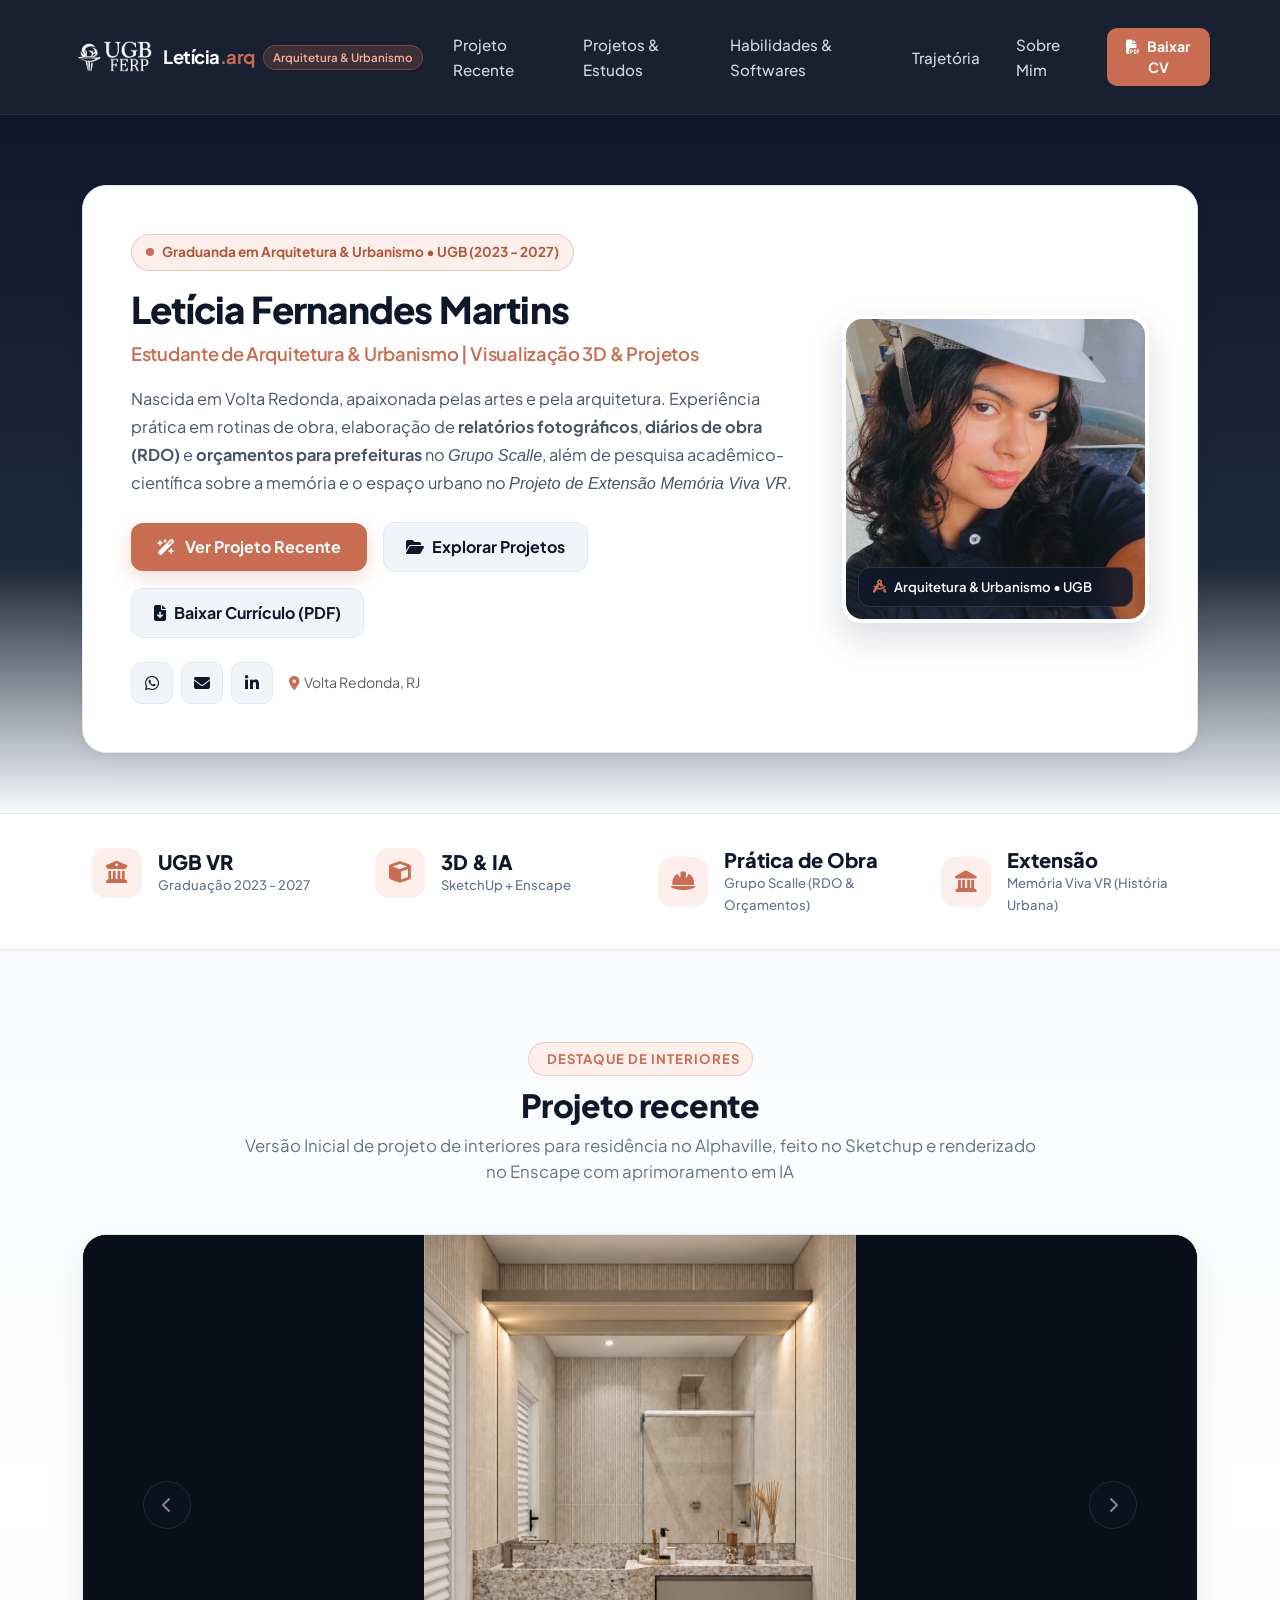
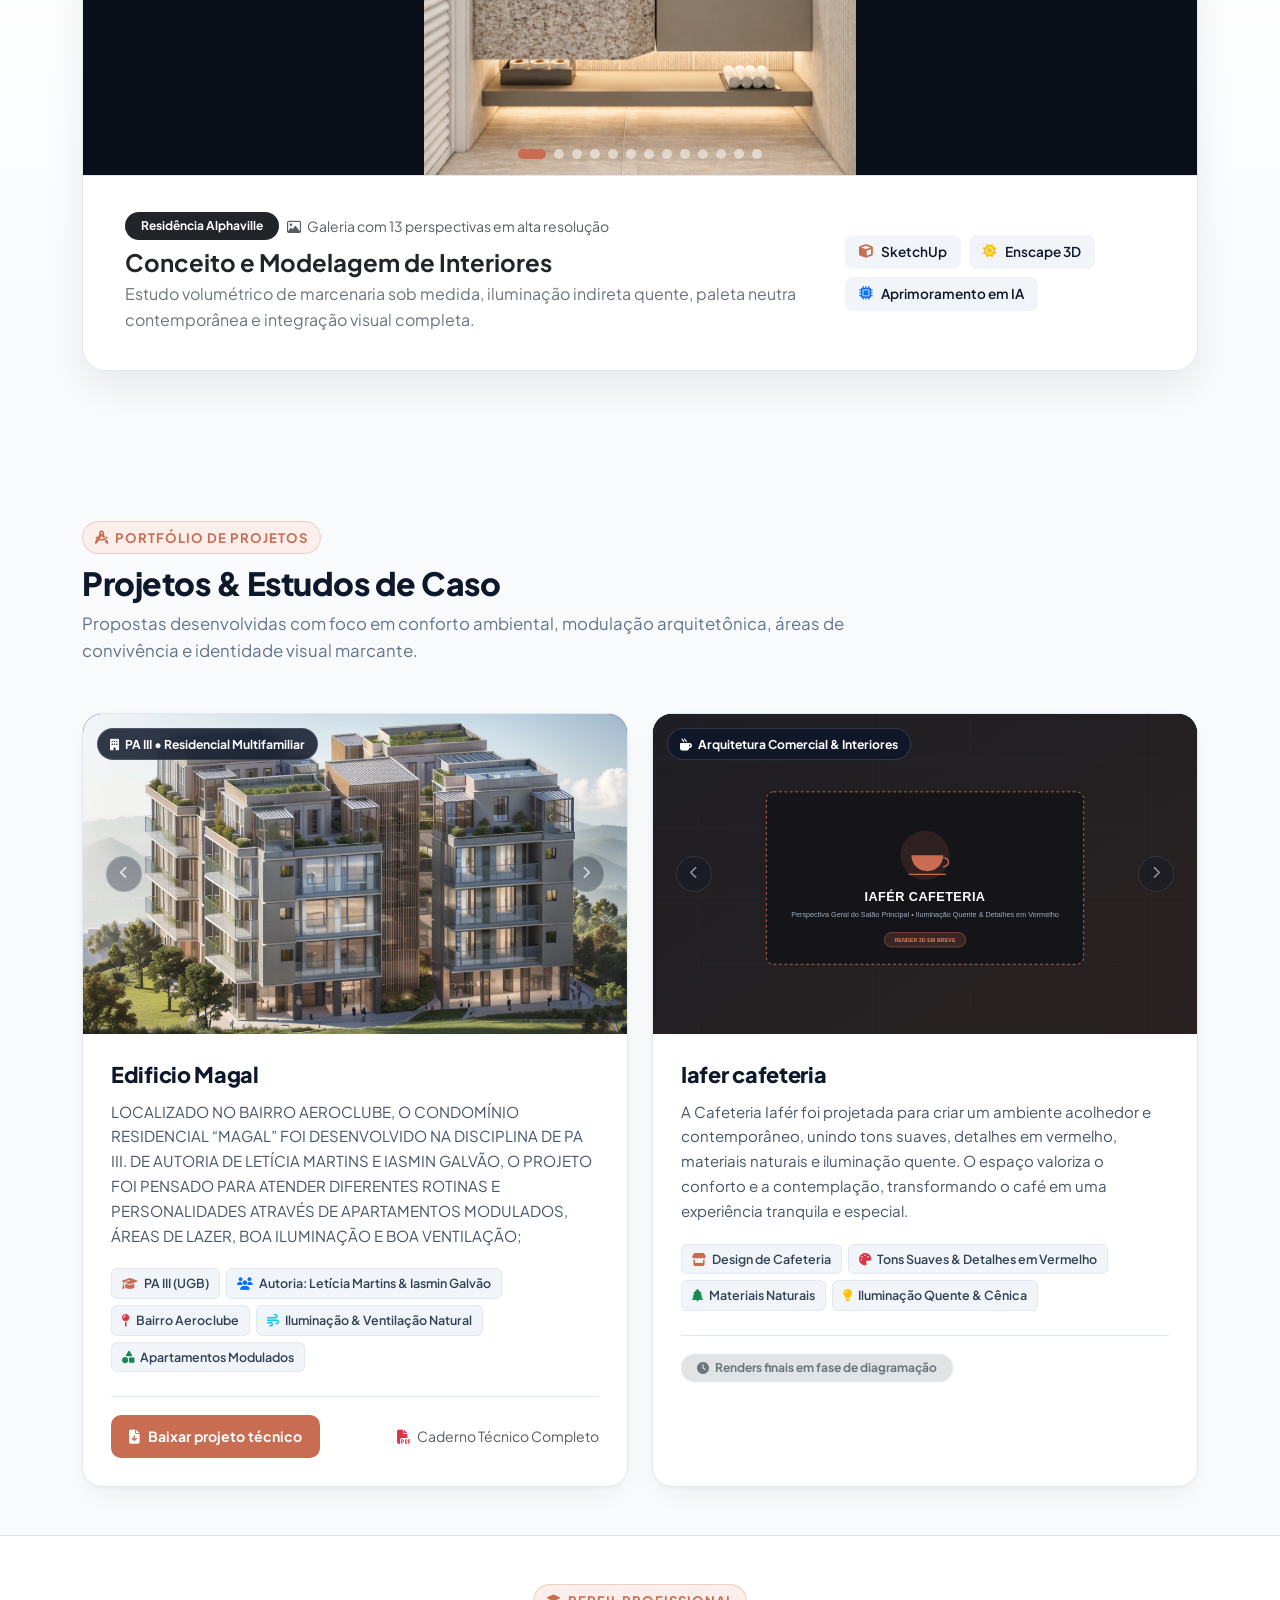
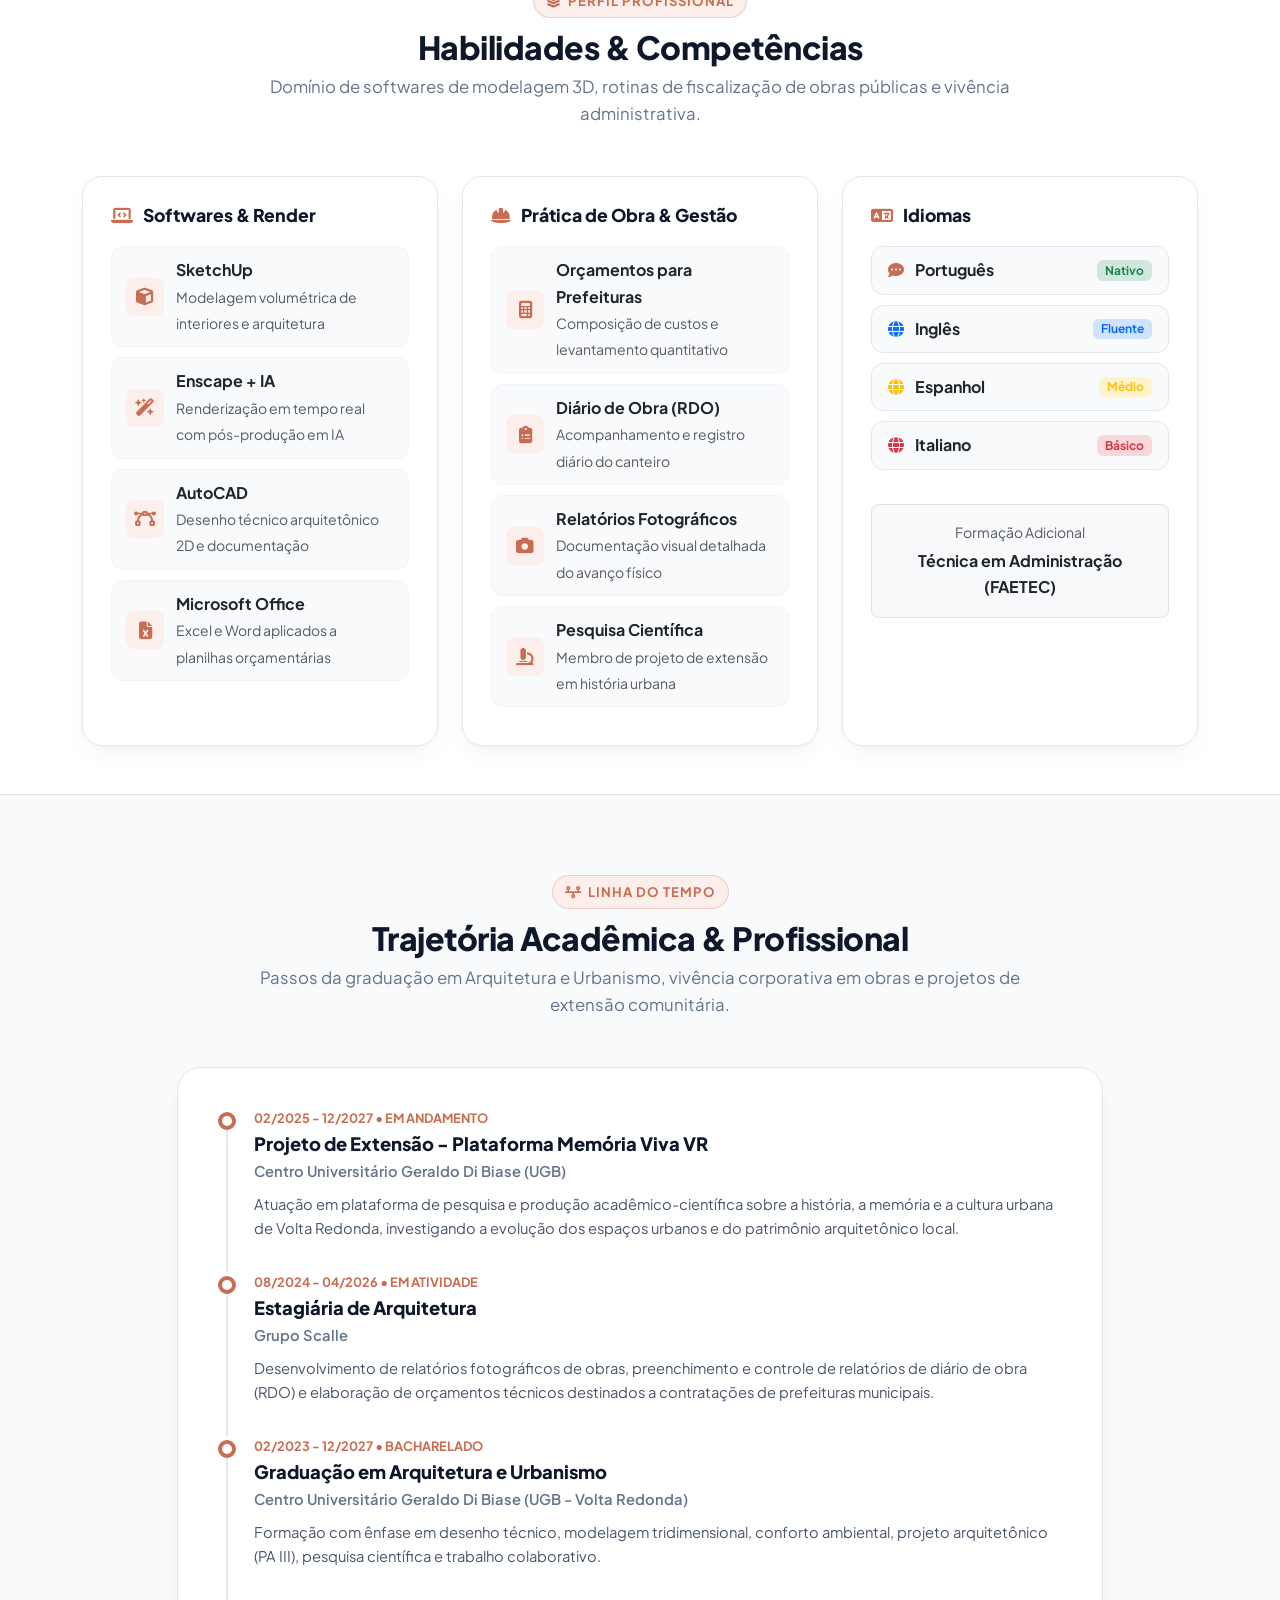
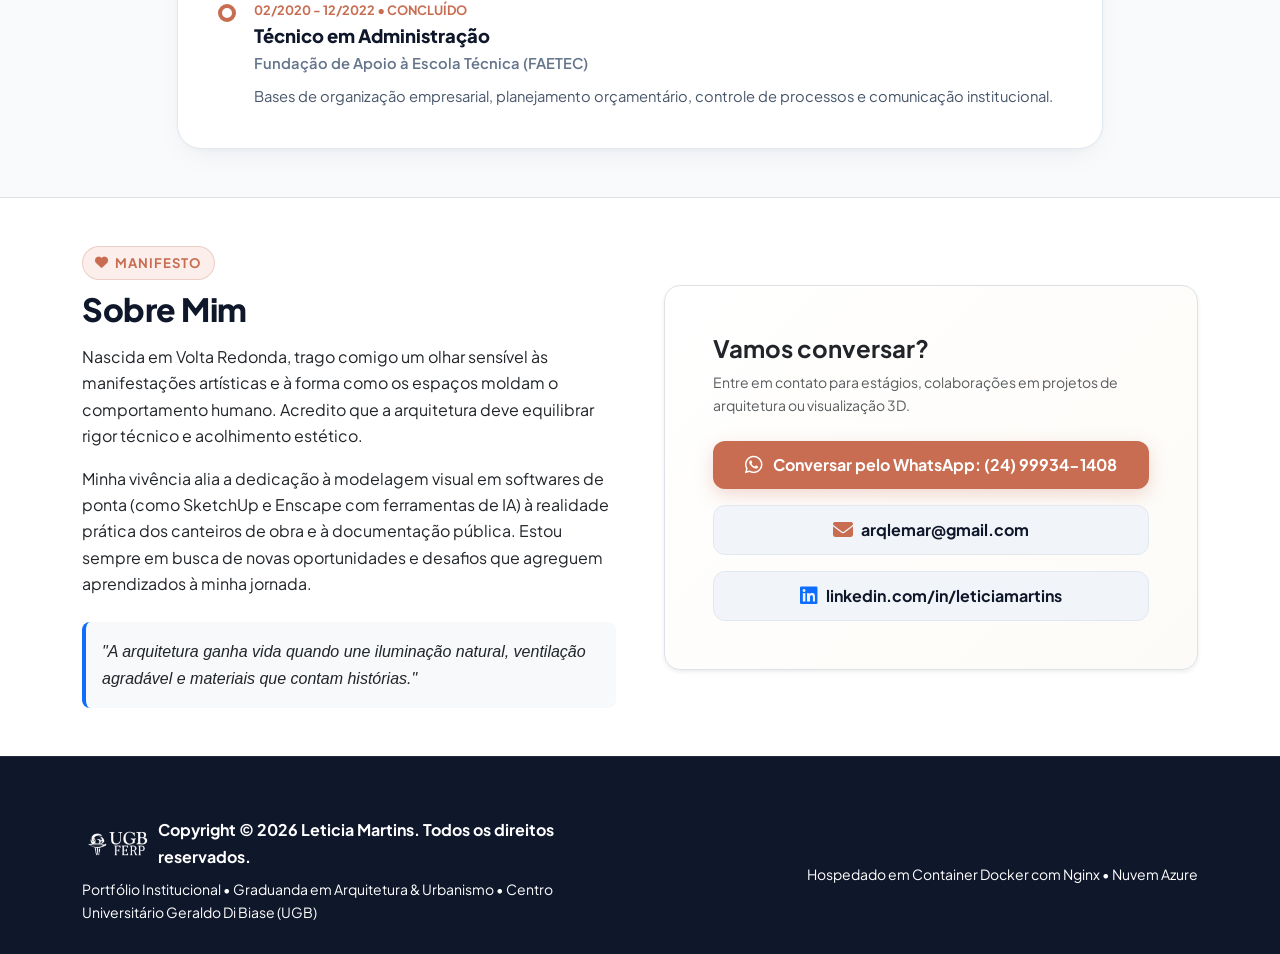
==== commit c67df1bb: "cliente 1 e cliente 2 feitos" ====
--- a/clientes/cliente-1/index.html
+++ b/clientes/cliente-1/index.html
@@ -4,7 +4,7 @@
 <head>
   <meta charset="UTF-8" />
   <meta name="viewport" content="width=device-width, initial-scale=1.0" />
-  <title>Lucas Ferreira | Docência em Língua Portuguesa & Literatura</title>
+  <title>Letícia Fernandes Martins | Arquitetura & Urbanismo • UGB</title>
 
   <!-- Google Fonts & Bootstrap -->
   <link rel="preconnect" href="https://fonts.googleapis.com">
@@ -27,8 +27,8 @@
       <a class="navbar-brand d-flex align-items-center gap-2" href="#">
         <img src="images/fixed/logoShadow2018.png" alt="Logo UGB" style="height: 40px; width: auto;" />
         <div class="d-flex align-items-center gap-2">
-          <span class="brand-title">Lucas<span class="text-info">.letras</span></span>
-          <span class="brand-badge d-none d-sm-inline">Portfólio Pedagógico</span>
+          <span class="brand-title">Letícia<span class="text-terracotta">.arq</span></span>
+          <span class="brand-badge d-none d-sm-inline">Arquitetura & Urbanismo</span>
         </div>
       </a>
 
@@ -40,23 +40,23 @@
       <div class="collapse navbar-collapse justify-content-end" id="navbarNav">
         <ul class="navbar-nav gap-2 align-items-center mt-3 mt-lg-0">
           <li class="nav-item">
-            <a class="nav-link nav-link-custom" href="#projetos">Projetos Pedagógicos</a>
+            <a class="nav-link nav-link-custom" href="#projeto-recente">Projeto Recente</a>
           </li>
           <li class="nav-item">
-            <a class="nav-link nav-link-custom" href="#competencias">Competências & Didática</a>
+            <a class="nav-link nav-link-custom" href="#projetos">Projetos & Estudos</a>
           </li>
           <li class="nav-item">
-            <a class="nav-link nav-link-custom" href="#trajetoria">Trajetória Docente</a>
+            <a class="nav-link nav-link-custom" href="#competencias">Habilidades & Softwares</a>
+          </li>
+          <li class="nav-item">
+            <a class="nav-link nav-link-custom" href="#trajetoria">Trajetória</a>
           </li>
           <li class="nav-item">
             <a class="nav-link nav-link-custom" href="#sobre">Sobre Mim</a>
           </li>
           <li class="nav-item ms-lg-2 d-flex gap-2 align-items-center">
-            <a class="btn btn-nav-primary" href="https://github.com/Yamaguti1201" target="_blank" rel="noopener">
-              <i class="fa-solid fa-graduation-cap me-1"></i> Perfil Acadêmico
-            </a>
-            <a class="btn btn-outline-light btn-sm d-inline-flex align-items-center px-2 py-2" href="/" title="Voltar ao Hub UGB" style="font-size: 0.82rem; border-radius: 8px;">
-              <i class="fa-solid fa-arrow-left me-1"></i> Hub UGB
+            <a class="btn btn-nav-primary" href="Curriculo-Leticia-Martins.pdf" download="Curriculo-Leticia-Martins.pdf">
+              <i class="fa-solid fa-file-pdf me-1"></i> Baixar CV
             </a>
           </li>
         </ul>
@@ -72,13 +72,13 @@
       <div class="hero-card">
         <div class="row align-items-center g-5">
 
-          <!-- Foto de Perfil / Visual Docente -->
+          <!-- Foto de Perfil Oficial -->
           <div class="col-lg-4 col-md-5 order-md-2">
             <div class="hero-img-box">
-              <img src="images/variable/perfil-lucas.jpg" alt="Foto de Lucas Ferreira" />
+              <img src="images/variable/perfil-leticia.jpeg" alt="Foto de Letícia Fernandes Martins" />
               <div class="hero-img-tag">
-                <i class="fa-solid fa-book-open-reader text-info"></i>
-                <span class="fw-semibold">Licenciatura em Letras • UGB</span>
+                <i class="fa-solid fa-compass-drafting text-terracotta"></i>
+                <span class="fw-semibold">Arquitetura & Urbanismo • UGB</span>
               </div>
             </div>
           </div>
@@ -88,39 +88,46 @@
             
             <div class="hero-badge-status">
               <span class="pulse-dot"></span>
-              <span>Docente em Atividade • Formando 2026</span>
-            </div>
-
-            <h1 class="hero-name mb-2">Lucas Ferreira da Silva</h1>
-            <div class="hero-role mb-4">Docente de Língua Portuguesa & Literatura</div>
+              <span>Graduanda em Arquitetura & Urbanismo • UGB (2023 - 2027)</span>
+            </div>
+
+            <h1 class="hero-name mb-2">Letícia Fernandes Martins</h1>
+            <div class="hero-role mb-3">Estudante de Arquitetura & Urbanismo | Visualização 3D & Projetos</div>
 
             <p class="hero-bio mb-4">
-              Dedicado a transformar o ensino de linguagens por meio de <strong>metodologias ativas</strong>, 
-              <strong>letramento literário</strong> e <strong>produção textual autoral</strong>. Atuação com turmas 
-              do Ensino Fundamental II e vivência lúdica na Educação Infantil.
+              Nascida em Volta Redonda, apaixonada pelas artes e pela arquitetura. Experiência prática 
+              em rotinas de obra, elaboração de <strong>relatórios fotográficos</strong>, <strong>diários de obra (RDO)</strong> 
+              e <strong>orçamentos para prefeituras</strong> no <em>Grupo Scalle</em>, além de pesquisa acadêmico-científica 
+              sobre a memória e o espaço urbano no <em>Projeto de Extensão Memória Viva VR</em>.
             </p>
 
             <!-- Ações Principais -->
             <div class="d-flex flex-wrap gap-3 justify-content-center justify-content-md-start align-items-center mb-4">
-              <a href="#projetos" class="btn btn-main-action">
-                <i class="fa-solid fa-book-bookmark"></i> Conhecer Projetos Pedagógicos
-              </a>
-              <a href="https://github.com/Yamaguti1201" target="_blank" rel="noopener" class="btn btn-cv-download">
-                <i class="fa-solid fa-file-arrow-down"></i> Baixar Plano & Currículo Lattes
+              <a href="#projeto-recente" class="btn btn-main-action">
+                <i class="fa-solid fa-wand-magic-sparkles"></i> Ver Projeto Recente
+              </a>
+              <a href="#projetos" class="btn btn-cv-download">
+                <i class="fa-solid fa-folder-open"></i> Explorar Projetos
+              </a>
+              <a href="Curriculo-Leticia-Martins.pdf" download="Curriculo-Leticia-Martins.pdf" class="btn btn-cv-download">
+                <i class="fa-solid fa-file-arrow-down"></i> Baixar Currículo (PDF)
               </a>
             </div>
 
             <!-- Contatos Rápidos -->
             <div class="d-flex gap-2 justify-content-center justify-content-md-start">
-              <a href="https://github.com/Yamaguti1201" target="_blank" rel="noopener" class="btn-social-icon" title="Currículo Lattes">
-                <i class="fa-solid fa-graduation-cap"></i>
-              </a>
-              <a href="https://github.com/Yamaguti1201" target="_blank" rel="noopener" class="btn-social-icon" title="LinkedIn">
+              <a href="https://wa.me/5524999341408" target="_blank" rel="noopener" class="btn-social-icon" title="WhatsApp: (24) 99934-1408">
+                <i class="fa-brands fa-whatsapp"></i>
+              </a>
+              <a href="mailto:arqlemar@gmail.com" class="btn-social-icon" title="E-mail: arqlemar@gmail.com">
+                <i class="fa-solid fa-envelope"></i>
+              </a>
+              <a href="https://linkedin.com/in/leticiamartins" target="_blank" rel="noopener" class="btn-social-icon" title="LinkedIn: leticiamartins">
                 <i class="fa-brands fa-linkedin-in"></i>
               </a>
-              <a href="https://github.com/Yamaguti1201" target="_blank" rel="noopener" class="btn-social-icon" title="E-mail Institucional">
-                <i class="fa-solid fa-envelope"></i>
-              </a>
+              <span class="d-inline-flex align-items-center text-muted small ms-2">
+                <i class="fa-solid fa-location-dot me-1 text-terracotta"></i> Volta Redonda, RJ
+              </span>
             </div>
 
           </div>
@@ -131,44 +138,44 @@
   </section>
 
   <!-- ========================================================================
-       Quick Stats Ribbon (Métricas de Impacto Pedagógico)
+       Quick Stats Ribbon (Métricas de Destaque)
        ======================================================================== -->
   <section class="stats-ribbon">
     <div class="container">
       <div class="row g-3">
         <div class="col-6 col-lg-3">
           <div class="stat-box">
-            <div class="stat-icon"><i class="fa-solid fa-chalkboard-user"></i></div>
+            <div class="stat-icon"><i class="fa-solid fa-university"></i></div>
             <div>
-              <div class="stat-number">2+ Anos</div>
-              <p class="stat-label">Regência em Sala</p>
+              <div class="stat-number">UGB VR</div>
+              <p class="stat-label">Graduação 2023 - 2027</p>
             </div>
           </div>
         </div>
         <div class="col-6 col-lg-3">
           <div class="stat-box">
-            <div class="stat-icon"><i class="fa-solid fa-users"></i></div>
+            <div class="stat-icon"><i class="fa-solid fa-cube"></i></div>
             <div>
-              <div class="stat-number">120+ Alunos</div>
-              <p class="stat-label">Impactados em Projetos</p>
+              <div class="stat-number">3D &amp; IA</div>
+              <p class="stat-label">SketchUp + Enscape</p>
             </div>
           </div>
         </div>
         <div class="col-6 col-lg-3">
           <div class="stat-box">
-            <div class="stat-icon"><i class="fa-solid fa-book-atlas"></i></div>
+            <div class="stat-icon"><i class="fa-solid fa-helmet-safety"></i></div>
             <div>
-              <div class="stat-number">48 Crônicas</div>
-              <p class="stat-label">Publicadas por Alunos</p>
+              <div class="stat-number">Prática de Obra</div>
+              <p class="stat-label">Grupo Scalle (RDO &amp; Orçamentos)</p>
             </div>
           </div>
         </div>
         <div class="col-6 col-lg-3">
           <div class="stat-box">
-            <div class="stat-icon"><i class="fa-solid fa-language"></i></div>
+            <div class="stat-icon"><i class="fa-solid fa-landmark"></i></div>
             <div>
-              <div class="stat-number">3 Idiomas</div>
-              <p class="stat-label">Português, Inglês e Espanhol</p>
+              <div class="stat-number">Extensão</div>
+              <p class="stat-label">Memória Viva VR (História Urbana)</p>
             </div>
           </div>
         </div>
@@ -177,153 +184,114 @@
   </section>
 
   <!-- ========================================================================
-       PROJETOS PEDAGÓGICOS EM DESTAQUE (A Estrela do Portfólio)
-       ======================================================================== -->
-  <section id="projetos" class="py-5" style="padding-top: 90px !important;">
+       PROJETO RECENTE (Destaque Principal com Carrossel de 13 Imagens)
+       ======================================================================== -->
+  <section id="projeto-recente" class="recent-project-section">
     <div class="container">
       
       <!-- Cabeçalho da Seção -->
-      <div class="d-flex flex-column flex-md-row justify-content-between align-items-md-end mb-4 gap-3">
-        <div>
-          <span class="section-badge"><i class="fa-solid fa-feather-pointed text-primary"></i> Prática Docente & Extensão</span>
-          <h2 class="section-title mb-2">Projetos Pedagógicos em Ação</h2>
-          <p class="section-subtitle mb-0">
-            Iniciativas aplicadas em colégios da região e projetos de extensão do UGB focados no gosto pela leitura, escrita criativa e letramento contemporâneo.
-          </p>
-        </div>
-
-        <!-- Filtros Interativos -->
-        <div class="d-flex flex-wrap gap-2" id="project-filters">
-          <button class="filter-btn active" data-filter="all">Todos</button>
-          <button class="filter-btn" data-filter="literatura">Leitura & Literatura</button>
-          <button class="filter-btn" data-filter="gramatica">Sequências Didáticas</button>
-          <button class="filter-btn" data-filter="midia">Letramento Midiático</button>
-        </div>
-      </div>
-
-      <!-- Grid de Projetos Pedagógicos -->
-      <div class="row g-4">
-
-        <!-- Projeto 1: Clube do Livro -->
-        <div class="col-lg-6 project-item" data-category="literatura">
-          <div class="project-card">
-            <div class="project-media-wrapper">
-              <span class="project-category-tag"><i class="fa-solid fa-book-open me-1"></i> Literatura & Escrita</span>
-              <img src="images/variable/project-livro.svg" alt="Clube do Livro e Oficina de Crônicas Juvenis" />
-            </div>
-            <div class="project-content">
-              <h3 class="project-title">Clube do Livro & Coletânea de Crônicas Juvenis</h3>
-              <p class="project-desc">
-                Encontros quinzenais com estudantes dos 8º e 9º anos para debate de clássicos da literatura brasileira, 
-                culminando na criação e publicação autoral de uma coletânea de crônicas sobre o cotidiano da juventude.
+      <div class="text-center mb-5">
+        <span class="section-badge"><i class="fa-solid fa-sparkles"></i> Destaque de Interiores</span>
+        <h2 class="section-title mb-2">Projeto recente</h2>
+        <p class="section-subtitle mx-auto">
+          Versão Inicial de projeto de interiores para residência no Alphaville, feito no Sketchup e renderizado no Enscape com aprimoramento em IA
+        </p>
+      </div>
+
+      <!-- Card Ampliado com Carrossel Interativo -->
+      <div class="recent-project-card">
+        
+        <div class="recent-carousel-wrapper">
+          <div id="carouselRecentAlphaville" class="carousel slide carousel-fade carousel-recent" data-bs-ride="carousel" data-bs-interval="4500">
+            
+            <!-- Indicadores (13 Imagens) -->
+            <div class="carousel-indicators">
+              <button type="button" data-bs-target="#carouselRecentAlphaville" data-bs-slide-to="0" class="active" aria-current="true" aria-label="Vista 1"></button>
+              <button type="button" data-bs-target="#carouselRecentAlphaville" data-bs-slide-to="1" aria-label="Vista 2"></button>
+              <button type="button" data-bs-target="#carouselRecentAlphaville" data-bs-slide-to="2" aria-label="Vista 3"></button>
+              <button type="button" data-bs-target="#carouselRecentAlphaville" data-bs-slide-to="3" aria-label="Vista 4"></button>
+              <button type="button" data-bs-target="#carouselRecentAlphaville" data-bs-slide-to="4" aria-label="Vista 5"></button>
+              <button type="button" data-bs-target="#carouselRecentAlphaville" data-bs-slide-to="5" aria-label="Vista 6"></button>
+              <button type="button" data-bs-target="#carouselRecentAlphaville" data-bs-slide-to="6" aria-label="Vista 7"></button>
+              <button type="button" data-bs-target="#carouselRecentAlphaville" data-bs-slide-to="7" aria-label="Vista 8"></button>
+              <button type="button" data-bs-target="#carouselRecentAlphaville" data-bs-slide-to="8" aria-label="Vista 9"></button>
+              <button type="button" data-bs-target="#carouselRecentAlphaville" data-bs-slide-to="9" aria-label="Vista 10"></button>
+              <button type="button" data-bs-target="#carouselRecentAlphaville" data-bs-slide-to="10" aria-label="Vista 11"></button>
+              <button type="button" data-bs-target="#carouselRecentAlphaville" data-bs-slide-to="11" aria-label="Vista 12"></button>
+              <button type="button" data-bs-target="#carouselRecentAlphaville" data-bs-slide-to="12" aria-label="Vista 13"></button>
+            </div>
+
+            <!-- Slides das 13 Imagens -->
+            <div class="carousel-inner">
+              <div class="carousel-item active">
+                <img src="images/variable/alphaville/alphaville-01.jpg" alt="Alphaville - Vista Geral de Interiores" />
+              </div>
+              <div class="carousel-item">
+                <img src="images/variable/alphaville/alphaville-02.jpg" alt="Alphaville - Living e Iluminação" />
+              </div>
+              <div class="carousel-item">
+                <img src="images/variable/alphaville/alphaville-03.jpg" alt="Alphaville - Integração de Ambientes" />
+              </div>
+              <div class="carousel-item">
+                <img src="images/variable/alphaville/alphaville-04.jpg" alt="Alphaville - Sala de Estar e Jantar" />
+              </div>
+              <div class="carousel-item">
+                <img src="images/variable/alphaville/alphaville-05.jpg" alt="Alphaville - Detalhamento de Marcenaria" />
+              </div>
+              <div class="carousel-item">
+                <img src="images/variable/alphaville/alphaville-06.jpg" alt="Alphaville - Vista Angular da Cozinha" />
+              </div>
+              <div class="carousel-item">
+                <img src="images/variable/alphaville/alphaville-07.jpg" alt="Alphaville - Área Gourmet e Convivência" />
+              </div>
+              <div class="carousel-item">
+                <img src="images/variable/alphaville/alphaville-08.jpg" alt="Alphaville - Suíte Master &amp; Circulação" />
+              </div>
+              <div class="carousel-item">
+                <img src="images/variable/alphaville/alphaville-09.jpg" alt="Alphaville - Painel Ripado e Texturas" />
+              </div>
+              <div class="carousel-item">
+                <img src="images/variable/alphaville/alphaville-10.jpg" alt="Alphaville - Conforto Lumínico e Cores" />
+              </div>
+              <div class="carousel-item">
+                <img src="images/variable/alphaville/alphaville-11.jpg" alt="Alphaville - Vista de Perspectiva 3D" />
+              </div>
+              <div class="carousel-item">
+                <img src="images/variable/alphaville/alphaville-12.jpg" alt="Alphaville - Banheiro &amp; Revestimentos Nobres" />
+              </div>
+              <div class="carousel-item">
+                <img src="images/variable/alphaville/alphaville-13.jpg" alt="Alphaville - Acabamento com Aprimoramento em IA" />
+              </div>
+            </div>
+
+            <!-- Controles Anterior / Próximo -->
+            <button class="carousel-control-prev" type="button" data-bs-target="#carouselRecentAlphaville" data-bs-slide="prev" aria-label="Imagem Anterior">
+              <span class="carousel-control-btn"><i class="fa-solid fa-chevron-left"></i></span>
+            </button>
+            <button class="carousel-control-next" type="button" data-bs-target="#carouselRecentAlphaville" data-bs-slide="next" aria-label="Próxima Imagem">
+              <span class="carousel-control-btn"><i class="fa-solid fa-chevron-right"></i></span>
+            </button>
+
+          </div>
+        </div>
+
+        <!-- Descrição e Tags do Projeto Recente -->
+        <div class="recent-project-info">
+          <div class="d-flex flex-column flex-md-row justify-content-between align-items-md-center gap-3">
+            <div>
+              <div class="d-flex align-items-center gap-2 mb-2">
+                <span class="badge bg-dark text-white px-3 py-2 rounded-pill">Residência Alphaville</span>
+                <span class="text-muted small"><i class="fa-regular fa-image me-1"></i> Galeria com 13 perspectivas em alta resolução</span>
+              </div>
+              <h3 class="h4 fw-bold text-dark mb-1">Conceito e Modelagem de Interiores</h3>
+              <p class="text-secondary mb-0">
+                Estudo volumétrico de marcenaria sob medida, iluminação indireta quente, paleta neutra contemporânea e integração visual completa.
               </p>
-              <div class="tech-tags-list">
-                <span class="tech-tag"><i class="fa-solid fa-pen-nib text-primary me-1"></i> Escrita Criativa</span>
-                <span class="tech-tag"><i class="fa-solid fa-comments text-success me-1"></i> Mediação de Leitura</span>
-                <span class="tech-tag"><i class="fa-solid fa-school text-info me-1"></i> Ensino Fundamental II</span>
-                <span class="tech-tag"><i class="fa-solid fa-trophy text-warning me-1"></i> Noite de Autógrafos</span>
-              </div>
-              <div class="project-card-footer">
-                <a href="https://github.com/Yamaguti1201" target="_blank" rel="noopener" class="btn-project-primary">
-                  <i class="fa-solid fa-book-bookmark"></i> Ver Relatório & Amostra
-                </a>
-                <a href="https://github.com/Yamaguti1201" target="_blank" rel="noopener" class="btn-project-code">
-                  <i class="fa-solid fa-file-lines"></i> Plano de Aula
-                </a>
-              </div>
-            </div>
-          </div>
-        </div>
-
-        <!-- Projeto 2: Sequência Didática Gramática Contextualizada -->
-        <div class="col-lg-6 project-item" data-category="gramatica">
-          <div class="project-card">
-            <div class="project-media-wrapper">
-              <span class="project-category-tag"><i class="fa-solid fa-layer-group me-1"></i> Metodologia Ativa</span>
-              <img src="images/variable/project-didatica.svg" alt="Sequência Didática de Gramática e Redação" />
-            </div>
-            <div class="project-content">
-              <h3 class="project-title">Sequência Didática: Gramática Viva & Artigo de Opinião</h3>
-              <p class="project-desc">
-                Estruturação metodológica em 3 etapas alinhada à BNCC: da provocação oral e checagem de argumentos até 
-                o emprego estilístico de operadores coesivos na produção de artigos de opinião contundentes.
-              </p>
-              <div class="tech-tags-list">
-                <span class="tech-tag"><i class="fa-solid fa-check-double text-success me-1"></i> Alinhado à BNCC</span>
-                <span class="tech-tag"><i class="fa-solid fa-spell-check text-primary me-1"></i> Sintaxe & Coesão</span>
-                <span class="tech-tag"><i class="fa-solid fa-chart-line text-info me-1"></i> Rúbricas Avaliativas</span>
-                <span class="tech-tag"><i class="fa-solid fa-users-viewfinder me-1"></i> Peer Review</span>
-              </div>
-              <div class="project-card-footer">
-                <a href="https://github.com/Yamaguti1201" target="_blank" rel="noopener" class="btn-project-primary">
-                  <i class="fa-solid fa-book-bookmark"></i> Ver Relatório & Amostra
-                </a>
-                <a href="https://github.com/Yamaguti1201" target="_blank" rel="noopener" class="btn-project-code">
-                  <i class="fa-solid fa-file-lines"></i> Plano de Aula
-                </a>
-              </div>
-            </div>
-          </div>
-        </div>
-
-        <!-- Projeto 3: Podcast Escolar & Letramento Digital -->
-        <div class="col-lg-6 project-item" data-category="midia">
-          <div class="project-card">
-            <div class="project-media-wrapper">
-              <span class="project-category-tag"><i class="fa-solid fa-microphone me-1"></i> Extensão UGB</span>
-              <img src="images/variable/project-podcast.svg" alt="Podcast Escolar e Letramento Midiático" />
-            </div>
-            <div class="project-content">
-              <h3 class="project-title">Podcast Escolar & Letramento Midiático</h3>
-              <p class="project-desc">
-                Oficinas de capacitação para jovens sobre o consumo crítico de notícias, checagem de fontes e combate à 
-                desinformação, com produção e gravação de episódios temáticos sobre autores fluminenses.
-              </p>
-              <div class="tech-tags-list">
-                <span class="tech-tag"><i class="fa-solid fa-podcast text-danger me-1"></i> Produção de Áudio</span>
-                <span class="tech-tag"><i class="fa-solid fa-shield text-primary me-1"></i> Fact-Checking</span>
-                <span class="tech-tag"><i class="fa-solid fa-hands-holding-circle text-success me-1"></i> Extensão Comunitária</span>
-                <span class="tech-tag"><i class="fa-solid fa-bullhorn text-warning me-1"></i> Oralidade</span>
-              </div>
-              <div class="project-card-footer">
-                <a href="https://github.com/Yamaguti1201" target="_blank" rel="noopener" class="btn-project-primary">
-                  <i class="fa-solid fa-book-bookmark"></i> Ver Relatório & Amostra
-                </a>
-                <a href="https://github.com/Yamaguti1201" target="_blank" rel="noopener" class="btn-project-code">
-                  <i class="fa-solid fa-file-lines"></i> Plano de Aula
-                </a>
-              </div>
-            </div>
-          </div>
-        </div>
-
-        <!-- Projeto 4: Contação de Histórias na Educação Infantil -->
-        <div class="col-lg-6 project-item" data-category="literatura">
-          <div class="project-card">
-            <div class="project-media-wrapper">
-              <span class="project-category-tag"><i class="fa-solid fa-shapes me-1"></i> Primeira Infância</span>
-              <img src="images/variable/project-infantil.svg" alt="Contação de Histórias e Ludicidade" />
-            </div>
-            <div class="project-content">
-              <h3 class="project-title">Mundo Encantado: Narrativas & Oralidade Infantil</h3>
-              <p class="project-desc">
-                Mediação lúdica com livros ilustrados, fantoches e cantigas populares para crianças de 3 a 5 anos, estimulando 
-                a escuta sensível, ampliação de vocabulário e a expressão criativa por meio do brincar.
-              </p>
-              <div class="tech-tags-list">
-                <span class="tech-tag"><i class="fa-solid fa-child-reaching text-warning me-1"></i> Educação Infantil</span>
-                <span class="tech-tag"><i class="fa-solid fa-masks-theater text-info me-1"></i> Dramatização & Fantoches</span>
-                <span class="tech-tag"><i class="fa-solid fa-heart text-danger me-1"></i> Ensino Humanizado</span>
-                <span class="tech-tag"><i class="fa-solid fa-palette text-success me-1"></i> Expressão Artística</span>
-              </div>
-              <div class="project-card-footer">
-                <a href="https://github.com/Yamaguti1201" target="_blank" rel="noopener" class="btn-project-primary">
-                  <i class="fa-solid fa-book-bookmark"></i> Ver Relatório & Amostra
-                </a>
-                <a href="https://github.com/Yamaguti1201" target="_blank" rel="noopener" class="btn-project-code">
-                  <i class="fa-solid fa-file-lines"></i> Plano de Aula
-                </a>
-              </div>
+            </div>
+            <div class="d-flex flex-wrap gap-2">
+              <span class="recent-tags-badge"><i class="fa-solid fa-cube text-terracotta"></i> SketchUp</span>
+              <span class="recent-tags-badge"><i class="fa-solid fa-sun text-warning"></i> Enscape 3D</span>
+              <span class="recent-tags-badge"><i class="fa-solid fa-microchip text-primary"></i> Aprimoramento em IA</span>
             </div>
           </div>
         </div>
@@ -334,88 +302,268 @@
   </section>
 
   <!-- ========================================================================
-       COMPETÊNCIAS PEDAGÓGICAS & DIDÁTICA
+       PROJETOS & ESTUDOS DE CASO (Edifício Magal & Iafer Cafeteria)
+       ======================================================================== -->
+  <section id="projetos" class="py-5" style="padding-top: 80px !important;">
+    <div class="container">
+      
+      <!-- Cabeçalho da Seção -->
+      <div class="d-flex flex-column flex-md-row justify-content-between align-items-md-end mb-5 gap-3">
+        <div>
+          <span class="section-badge"><i class="fa-solid fa-compass-drafting text-terracotta"></i> Portfólio de Projetos</span>
+          <h2 class="section-title mb-2">Projetos &amp; Estudos de Caso</h2>
+          <p class="section-subtitle mb-0">
+            Propostas desenvolvidas com foco em conforto ambiental, modulação arquitetônica, áreas de convivência e identidade visual marcante.
+          </p>
+        </div>
+      </div>
+
+      <!-- Grid com os 2 Projetos Oficiais -->
+      <div class="row g-4">
+
+        <!-- Projeto 1: Edifício Magal -->
+        <div class="col-lg-6">
+          <div class="project-card">
+            
+            <!-- Carrossel Pequeno Interno -->
+            <div class="project-media-wrapper">
+              <span class="project-category-tag"><i class="fa-solid fa-building me-1"></i> PA III • Residencial Multifamiliar</span>
+              <div id="carouselMagal" class="carousel slide project-carousel" data-bs-ride="carousel" data-bs-interval="4000">
+                <div class="carousel-inner">
+                  <div class="carousel-item active">
+                    <img src="images/variable/magal/magal-01.png" alt="Edifício Magal - Fachada e Volumetria" />
+                  </div>
+                  <div class="carousel-item">
+                    <img src="images/variable/magal/magal-02.png" alt="Edifício Magal - Planta e Modulação" />
+                  </div>
+                  <div class="carousel-item">
+                    <img src="images/variable/magal/magal-03.png" alt="Edifício Magal - Implantação e Lazer" />
+                  </div>
+                  <div class="carousel-item">
+                    <img src="images/variable/magal/magal-04.png" alt="Edifício Magal - Perspectiva Humanizada" />
+                  </div>
+                </div>
+                <button class="carousel-control-prev" type="button" data-bs-target="#carouselMagal" data-bs-slide="prev" aria-label="Anterior">
+                  <span class="carousel-control-btn" style="width: 36px; height: 36px; font-size: 0.8rem;"><i class="fa-solid fa-chevron-left"></i></span>
+                </button>
+                <button class="carousel-control-next" type="button" data-bs-target="#carouselMagal" data-bs-slide="next" aria-label="Próximo">
+                  <span class="carousel-control-btn" style="width: 36px; height: 36px; font-size: 0.8rem;"><i class="fa-solid fa-chevron-right"></i></span>
+                </button>
+              </div>
+            </div>
+
+            <!-- Conteúdo do Edifício Magal -->
+            <div class="project-content">
+              <h3 class="project-title">Edificio Magal</h3>
+              <p class="project-desc">
+                LOCALIZADO NO BAIRRO AEROCLUBE, O CONDOMÍNIO RESIDENCIAL “MAGAL” FOI DESENVOLVIDO NA DISCIPLINA DE PA III. DE AUTORIA DE LETÍCIA MARTINS E IASMIN GALVÃO, O PROJETO FOI PENSADO PARA ATENDER DIFERENTES ROTINAS E PERSONALIDADES ATRAVÉS DE APARTAMENTOS MODULADOS, ÁREAS DE LAZER, BOA ILUMINAÇÃO E BOA VENTILAÇÃO;
+              </p>
+
+              <!-- Tags Técnicas -->
+              <div class="tech-tags-list">
+                <span class="tech-tag"><i class="fa-solid fa-graduation-cap text-terracotta me-1"></i> PA III (UGB)</span>
+                <span class="tech-tag"><i class="fa-solid fa-users text-primary me-1"></i> Autoria: Letícia Martins &amp; Iasmin Galvão</span>
+                <span class="tech-tag"><i class="fa-solid fa-map-pin text-danger me-1"></i> Bairro Aeroclube</span>
+                <span class="tech-tag"><i class="fa-solid fa-wind text-info me-1"></i> Iluminação &amp; Ventilação Natural</span>
+                <span class="tech-tag"><i class="fa-solid fa-shapes text-success me-1"></i> Apartamentos Modulados</span>
+              </div>
+
+              <!-- Rodapé com Botão de Download do Projeto Técnico -->
+              <div class="project-card-footer">
+                <a href="images/variable/magal/EDIFICIO-MAGAL.pdf" download="EDIFICIO-MAGAL.pdf" target="_blank" class="btn-project-download">
+                  <i class="fa-solid fa-file-arrow-down"></i> Baixar projeto técnico
+                </a>
+                <span class="text-muted small ms-auto"><i class="fa-solid fa-file-pdf text-danger me-1"></i> Caderno Técnico Completo</span>
+              </div>
+            </div>
+
+          </div>
+        </div>
+
+        <!-- Projeto 2: Iafer Cafeteria -->
+        <div class="col-lg-6">
+          <div class="project-card">
+            
+            <!-- Carrossel de Placeholders Arquitetônicos -->
+            <div class="project-media-wrapper">
+              <span class="project-category-tag"><i class="fa-solid fa-mug-hot me-1"></i> Arquitetura Comercial &amp; Interiores</span>
+              <div id="carouselIafer" class="carousel slide project-carousel" data-bs-ride="carousel" data-bs-interval="4000">
+                <div class="carousel-inner">
+                  <div class="carousel-item active">
+                    <img src="images/variable/iafer/iafer-1.svg" alt="Iafer Cafeteria - Salão Principal" />
+                  </div>
+                  <div class="carousel-item">
+                    <img src="images/variable/iafer/iafer-2.svg" alt="Iafer Cafeteria - Detalhamento e Materiais" />
+                  </div>
+                </div>
+                <button class="carousel-control-prev" type="button" data-bs-target="#carouselIafer" data-bs-slide="prev" aria-label="Anterior">
+                  <span class="carousel-control-btn" style="width: 36px; height: 36px; font-size: 0.8rem;"><i class="fa-solid fa-chevron-left"></i></span>
+                </button>
+                <button class="carousel-control-next" type="button" data-bs-target="#carouselIafer" data-bs-slide="next" aria-label="Próximo">
+                  <span class="carousel-control-btn" style="width: 36px; height: 36px; font-size: 0.8rem;"><i class="fa-solid fa-chevron-right"></i></span>
+                </button>
+              </div>
+            </div>
+
+            <!-- Conteúdo da Cafeteria Iafer -->
+            <div class="project-content">
+              <h3 class="project-title">Iafer cafeteria</h3>
+              <p class="project-desc">
+                A Cafeteria Iafér foi projetada para criar um ambiente acolhedor e contemporâneo, unindo tons suaves, detalhes em vermelho, materiais naturais e iluminação quente. O espaço valoriza o conforto e a contemplação, transformando o café em uma experiência tranquila e especial.
+              </p>
+
+              <!-- Tags Técnicas -->
+              <div class="tech-tags-list">
+                <span class="tech-tag"><i class="fa-solid fa-store text-terracotta me-1"></i> Design de Cafeteria</span>
+                <span class="tech-tag"><i class="fa-solid fa-palette text-danger me-1"></i> Tons Suaves &amp; Detalhes em Vermelho</span>
+                <span class="tech-tag"><i class="fa-solid fa-tree text-success me-1"></i> Materiais Naturais</span>
+                <span class="tech-tag"><i class="fa-solid fa-lightbulb text-warning me-1"></i> Iluminação Quente &amp; Cênica</span>
+              </div>
+
+              <!-- Rodapé -->
+              <div class="project-card-footer">
+                <span class="badge bg-secondary-subtle text-secondary px-3 py-2 rounded-pill">
+                  <i class="fa-solid fa-clock me-1"></i> Renders finais em fase de diagramação
+                </span>
+              </div>
+            </div>
+
+          </div>
+        </div>
+
+      </div>
+
+    </div>
+  </section>
+
+  <!-- ========================================================================
+       HABILIDADES, SOFTWARES & IDIOMAS
        ======================================================================== -->
   <section id="competencias" class="py-5 bg-white border-top border-bottom">
     <div class="container">
       
-      <div class="text-center max-w-xl mx-auto mb-5">
-        <span class="section-badge"><i class="fa-solid fa-graduation-cap"></i> Saberes & Metodologias</span>
-        <h2 class="section-title mb-2">Competências Didático-Pedagógicas</h2>
+      <div class="text-center mb-5">
+        <span class="section-badge"><i class="fa-solid fa-layer-group text-terracotta"></i> Perfil Profissional</span>
+        <h2 class="section-title mb-2">Habilidades &amp; Competências</h2>
         <p class="section-subtitle mx-auto">
-          Fundamentação teórica e prática docente voltadas à formação integral e ao pensamento crítico.
+          Domínio de softwares de modelagem 3D, rotinas de fiscalização de obras públicas e vivência administrativa.
         </p>
       </div>
 
       <div class="row g-4">
-        <!-- Prática Docente -->
-        <div class="col-md-6 col-lg-3">
-          <div class="skill-category-card">
-            <div class="skill-cat-header">
-              <div class="skill-cat-icon"><i class="fa-solid fa-chalkboard"></i></div>
-              <h4 class="skill-cat-title">Prática Docente</h4>
-            </div>
-            <div class="skill-items-grid">
-              <span class="skill-badge"><i class="fa-solid fa-check text-success"></i> Ensino Fundamental II</span>
-              <span class="skill-badge"><i class="fa-solid fa-check text-success"></i> Metodologias Ativas</span>
-              <span class="skill-badge"><i class="fa-solid fa-check text-success"></i> Planejamento BNCC</span>
-              <span class="skill-badge"><i class="fa-solid fa-check text-success"></i> Gestão de Sala de Aula</span>
-              <span class="skill-badge"><i class="fa-solid fa-check text-success"></i> Sequências Didáticas</span>
-              <span class="skill-badge"><i class="fa-solid fa-check text-success"></i> Avaliação Formativa</span>
-            </div>
-          </div>
-        </div>
-
-        <!-- Língua & Literatura -->
-        <div class="col-md-6 col-lg-3">
-          <div class="skill-category-card">
-            <div class="skill-cat-header">
-              <div class="skill-cat-icon"><i class="fa-solid fa-book"></i></div>
-              <h4 class="skill-cat-title">Texto & Literatura</h4>
-            </div>
-            <div class="skill-items-grid">
-              <span class="skill-badge"><i class="fa-solid fa-check text-primary"></i> Gramática Contextual</span>
-              <span class="skill-badge"><i class="fa-solid fa-check text-primary"></i> Produção Textual</span>
-              <span class="skill-badge"><i class="fa-solid fa-check text-primary"></i> Literatura Brasileira</span>
-              <span class="skill-badge"><i class="fa-solid fa-check text-primary"></i> Mediação de Leitura</span>
-              <span class="skill-badge"><i class="fa-solid fa-check text-primary"></i> Gêneros Textuais</span>
-              <span class="skill-badge"><i class="fa-solid fa-check text-primary"></i> Correção e Reescrita</span>
+        
+        <!-- Softwares de Projeto -->
+        <div class="col-md-6 col-lg-4">
+          <div class="skills-card">
+            <h3 class="skill-category-title">
+              <i class="fa-solid fa-laptop-code text-terracotta"></i> Softwares &amp; Render
+            </h3>
+            
+            <div class="skill-badge-item">
+              <div class="skill-badge-icon"><i class="fa-solid fa-cube"></i></div>
+              <div>
+                <strong class="d-block text-dark">SketchUp</strong>
+                <span class="text-muted small">Modelagem volumétrica de interiores e arquitetura</span>
+              </div>
+            </div>
+
+            <div class="skill-badge-item">
+              <div class="skill-badge-icon"><i class="fa-solid fa-wand-magic-sparkles"></i></div>
+              <div>
+                <strong class="d-block text-dark">Enscape + IA</strong>
+                <span class="text-muted small">Renderização em tempo real com pós-produção em IA</span>
+              </div>
+            </div>
+
+            <div class="skill-badge-item">
+              <div class="skill-badge-icon"><i class="fa-solid fa-bezier-curve"></i></div>
+              <div>
+                <strong class="d-block text-dark">AutoCAD</strong>
+                <span class="text-muted small">Desenho técnico arquitetônico 2D e documentação</span>
+              </div>
+            </div>
+
+            <div class="skill-badge-item">
+              <div class="skill-badge-icon"><i class="fa-solid fa-file-excel"></i></div>
+              <div>
+                <strong class="d-block text-dark">Microsoft Office</strong>
+                <span class="text-muted small">Excel e Word aplicados a planilhas orçamentárias</span>
+              </div>
+            </div>
+          </div>
+        </div>
+
+        <!-- Competências Práticas de Obra -->
+        <div class="col-md-6 col-lg-4">
+          <div class="skills-card">
+            <h3 class="skill-category-title">
+              <i class="fa-solid fa-helmet-safety text-terracotta"></i> Prática de Obra &amp; Gestão
+            </h3>
+
+            <div class="skill-badge-item">
+              <div class="skill-badge-icon"><i class="fa-solid fa-calculator"></i></div>
+              <div>
+                <strong class="d-block text-dark">Orçamentos para Prefeituras</strong>
+                <span class="text-muted small">Composição de custos e levantamento quantitativo</span>
+              </div>
+            </div>
+
+            <div class="skill-badge-item">
+              <div class="skill-badge-icon"><i class="fa-solid fa-clipboard-list"></i></div>
+              <div>
+                <strong class="d-block text-dark">Diário de Obra (RDO)</strong>
+                <span class="text-muted small">Acompanhamento e registro diário do canteiro</span>
+              </div>
+            </div>
+
+            <div class="skill-badge-item">
+              <div class="skill-badge-icon"><i class="fa-solid fa-camera"></i></div>
+              <div>
+                <strong class="d-block text-dark">Relatórios Fotográficos</strong>
+                <span class="text-muted small">Documentação visual detalhada do avanço físico</span>
+              </div>
+            </div>
+
+            <div class="skill-badge-item">
+              <div class="skill-badge-icon"><i class="fa-solid fa-microscope"></i></div>
+              <div>
+                <strong class="d-block text-dark">Pesquisa Científica</strong>
+                <span class="text-muted small">Membro de projeto de extensão em história urbana</span>
+              </div>
             </div>
           </div>
         </div>
 
         <!-- Idiomas & Comunicação -->
-        <div class="col-md-6 col-lg-3">
-          <div class="skill-category-card">
-            <div class="skill-cat-header">
-              <div class="skill-cat-icon"><i class="fa-solid fa-language"></i></div>
-              <h4 class="skill-cat-title">Idiomas & Voz</h4>
-            </div>
-            <div class="skill-items-grid">
-              <span class="skill-badge"><i class="fa-solid fa-check text-info"></i> Língua Portuguesa (Nativa)</span>
-              <span class="skill-badge"><i class="fa-solid fa-check text-info"></i> Inglês Comunicativo</span>
-              <span class="skill-badge"><i class="fa-solid fa-check text-info"></i> Espanhol Instrumental</span>
-              <span class="skill-badge"><i class="fa-solid fa-check text-info"></i> Oratória Pedagógica</span>
-              <span class="skill-badge"><i class="fa-solid fa-check text-info"></i> Escuta Ativa</span>
-              <span class="skill-badge"><i class="fa-solid fa-check text-info"></i> Comunicação Empática</span>
-            </div>
-          </div>
-        </div>
-
-        <!-- Tecnologias Educacionais -->
-        <div class="col-md-6 col-lg-3">
-          <div class="skill-category-card">
-            <div class="skill-cat-header">
-              <div class="skill-cat-icon"><i class="fa-solid fa-laptop"></i></div>
-              <h4 class="skill-cat-title">Tecnologia Escolar</h4>
-            </div>
-            <div class="skill-items-grid">
-              <span class="skill-badge"><i class="fa-solid fa-check text-warning"></i> Google Classroom</span>
-              <span class="skill-badge"><i class="fa-solid fa-check text-warning"></i> Canva para Educação</span>
-              <span class="skill-badge"><i class="fa-solid fa-check text-warning"></i> Podcasts Pedagógicos</span>
-              <span class="skill-badge"><i class="fa-solid fa-check text-warning"></i> Recursos Multimídia</span>
-              <span class="skill-badge"><i class="fa-solid fa-check text-warning"></i> Letramento Digital</span>
-              <span class="skill-badge"><i class="fa-solid fa-check text-warning"></i> Gamificação de Conteúdo</span>
+        <div class="col-md-6 col-lg-4">
+          <div class="skills-card">
+            <h3 class="skill-category-title">
+              <i class="fa-solid fa-language text-terracotta"></i> Idiomas
+            </h3>
+
+            <div class="lang-pill">
+              <span class="fw-bold text-dark"><i class="fa-solid fa-comment-dots text-terracotta me-2"></i> Português</span>
+              <span class="badge bg-success-subtle text-success">Nativo</span>
+            </div>
+
+            <div class="lang-pill">
+              <span class="fw-bold text-dark"><i class="fa-solid fa-globe text-primary me-2"></i> Inglês</span>
+              <span class="badge bg-primary-subtle text-primary">Fluente</span>
+            </div>
+
+            <div class="lang-pill">
+              <span class="fw-bold text-dark"><i class="fa-solid fa-globe text-warning me-2"></i> Espanhol</span>
+              <span class="badge bg-warning-subtle text-warning">Médio</span>
+            </div>
+
+            <div class="lang-pill">
+              <span class="fw-bold text-dark"><i class="fa-solid fa-globe text-danger me-2"></i> Italiano</span>
+              <span class="badge bg-danger-subtle text-danger">Básico</span>
+            </div>
+
+            <div class="mt-4 p-3 bg-light rounded-3 text-center border">
+              <small class="text-muted d-block mb-1">Formação Adicional</small>
+              <span class="fw-bold text-dark">Técnica em Administração (FAETEC)</span>
             </div>
           </div>
         </div>
@@ -426,180 +574,146 @@
   </section>
 
   <!-- ========================================================================
-       TRAJETÓRIA DOCENTE & FORMAÇÃO
-       ======================================================================== -->
-  <section id="trajetoria" class="py-5">
+       TRAJETÓRIA & FORMAÇÃO
+       ======================================================================== -->
+  <section id="trajetoria" class="py-5" style="padding-top: 80px !important;">
     <div class="container">
       
-      <div class="row g-5 align-items-stretch">
-        
-        <!-- Timeline Docente -->
-        <div class="col-lg-7">
-          <span class="section-badge"><i class="fa-solid fa-timeline"></i> Trajetória & Docência</span>
-          <h2 class="section-title mb-4">Experiência em Sala & Formação</h2>
-
+      <div class="text-center mb-5">
+        <span class="section-badge"><i class="fa-solid fa-timeline text-terracotta"></i> Linha do Tempo</span>
+        <h2 class="section-title mb-2">Trajetória Acadêmica &amp; Profissional</h2>
+        <p class="section-subtitle mx-auto">
+          Passos da graduação em Arquitetura e Urbanismo, vivência corporativa em obras e projetos de extensão comunitária.
+        </p>
+      </div>
+
+      <div class="row justify-content-center">
+        <div class="col-lg-10">
           <div class="timeline-card">
             
-            <!-- Item 1: Atual -->
-            <div class="timeline-item active">
-              <div class="timeline-dot"></div>
-              <div class="timeline-period">2024 — Presente</div>
-              <h3 class="timeline-role">Professor de Língua Portuguesa e Redação</h3>
-              <div class="timeline-company">Colégio Integrado Novo Horizonte • Ensino Fundamental II</div>
-              <p class="timeline-text">
-                Regência de turmas do 6º ao 9º ano, planejamento de sequências didáticas dinâmicas, mediação do Clube de Leitura 
-                e preparação com foco no desenvolvimento de raciocínio crítico e coesão textual.
-              </p>
-            </div>
-
-            <!-- Item 2: Educação Infantil -->
+            <!-- Item 1: Extensão Memória Viva VR -->
             <div class="timeline-item">
               <div class="timeline-dot"></div>
-              <div class="timeline-period">2024 — 2025</div>
-              <h3 class="timeline-role">Educador Auxiliar e Mediador Literário</h3>
-              <div class="timeline-company">Centro Educacional Aprender Brincando • Educação Infantil</div>
-              <p class="timeline-text">
-                Desenvolvimento de projetos de contação de histórias, estímulo à oralidade e vivência pedagógica afetiva com crianças na fase inicial de socialização.
+              <div class="timeline-date">02/2025 - 12/2027 • Em Andamento</div>
+              <h3 class="timeline-title">Projeto de Extensão - Plataforma Memória Viva VR</h3>
+              <div class="timeline-institution">Centro Universitário Geraldo Di Biase (UGB)</div>
+              <p class="timeline-desc">
+                Atuação em plataforma de pesquisa e produção acadêmico-científica sobre a história, a memória e a cultura urbana de Volta Redonda, investigando a evolução dos espaços urbanos e do patrimônio arquitetônico local.
+              </p>
+            </div>
+
+            <!-- Item 2: Grupo Scalle -->
+            <div class="timeline-item">
+              <div class="timeline-dot"></div>
+              <div class="timeline-date">08/2024 - 04/2026 • Em Atividade</div>
+              <h3 class="timeline-title">Estagiária de Arquitetura</h3>
+              <div class="timeline-institution">Grupo Scalle</div>
+              <p class="timeline-desc">
+                Desenvolvimento de relatórios fotográficos de obras, preenchimento e controle de relatórios de diário de obra (RDO) e elaboração de orçamentos técnicos destinados a contratações de prefeituras municipais.
               </p>
             </div>
 
             <!-- Item 3: Graduação UGB -->
             <div class="timeline-item">
               <div class="timeline-dot"></div>
-              <div class="timeline-period">2023 — 2026 (Formatura Prevista)</div>
-              <h3 class="timeline-role">Licenciatura em Letras (Língua Portuguesa & Literaturas)</h3>
-              <div class="timeline-company">UGB • Centro Universitário Geraldo Di Biase</div>
-              <p class="timeline-text">
-                Formação teórica e metodológica aprofundada em linguística, morfossintaxe, literatura brasileira e portuguesa, psicologia da educação e práticas pedagógicas.
+              <div class="timeline-date">02/2023 - 12/2027 • Bacharelado</div>
+              <h3 class="timeline-title">Graduação em Arquitetura e Urbanismo</h3>
+              <div class="timeline-institution">Centro Universitário Geraldo Di Biase (UGB - Volta Redonda)</div>
+              <p class="timeline-desc">
+                Formação com ênfase em desenho técnico, modelagem tridimensional, conforto ambiental, projeto arquitetônico (PA III), pesquisa científica e trabalho colaborativo.
               </p>
             </div>
 
-          </div>
-        </div>
-
-        <!-- Filosofia Pedagógica -->
-        <div class="col-lg-5" id="sobre">
-          <div class="highlight-quote-box">
-            <div>
-              <i class="fa-solid fa-quote-left quote-icon"></i>
-              <h3 class="h4 fw-bold text-white mb-3">Minha filosofia docente</h3>
-              <p class="quote-text mb-4">
-                "Ensinar língua e literatura não é apenas decorar regras gramaticais ou biografias de autores. 
-                É empoderar os estudantes com a capacidade de pensar com clareza, defender suas ideias com ética e 
-                enxergar a literatura como um espelho da própria humanidade."
+            <!-- Item 4: FAETEC -->
+            <div class="timeline-item">
+              <div class="timeline-dot"></div>
+              <div class="timeline-date">02/2020 - 12/2022 • Concluído</div>
+              <h3 class="timeline-title">Técnico em Administração</h3>
+              <div class="timeline-institution">Fundação de Apoio à Escola Técnica (FAETEC)</div>
+              <p class="timeline-desc">
+                Bases de organização empresarial, planejamento orçamentário, controle de processos e comunicação institucional.
               </p>
-
-              <div class="d-flex flex-column gap-3 mb-4">
-                <div class="d-flex align-items-center gap-3 text-light">
-                  <i class="fa-solid fa-check text-info"></i>
-                  <span>Metodologias ativas que colocam o estudante no centro</span>
-                </div>
-                <div class="d-flex align-items-center gap-3 text-light">
-                  <i class="fa-solid fa-check text-info"></i>
-                  <span>Acolhimento pedagógico e avaliação formativa contínua</span>
-                </div>
-                <div class="d-flex align-items-center gap-3 text-light">
-                  <i class="fa-solid fa-check text-info"></i>
-                  <span>Incentivo diário ao prazer da leitura e da autoria</span>
-                </div>
-              </div>
-            </div>
-
-            <div class="pt-3 border-top border-secondary">
-              <p class="small text-white-50 mb-3">
-                Deseja consultar o histórico completo de disciplinas e projetos acadêmicos?
-              </p>
-              <a href="https://github.com/Yamaguti1201" target="_blank" rel="noopener" class="btn btn-nav-primary w-100 py-3 text-center justify-content-center d-flex align-items-center gap-2">
-                <i class="fa-solid fa-file-pdf"></i> Acessar Currículo Lattes & Portfólio
-              </a>
-            </div>
-          </div>
-        </div>
-
+            </div>
+
+          </div>
+        </div>
       </div>
 
     </div>
   </section>
 
   <!-- ========================================================================
-       CHAMADA PARA AÇÃO (CTA / CONTATO)
-       ======================================================================== -->
-  <section id="contato" class="py-5">
+       SOBRE MIM & CONTATO
+       ======================================================================== -->
+  <section id="sobre" class="py-5 bg-white border-top">
     <div class="container">
-      <div class="cta-box text-center">
-        <span class="badge bg-light text-primary fw-bold px-3 py-2 rounded-pill mb-3">
-          <i class="fa-solid fa-chalkboard-user me-1"></i> Oportunidades Docentes & Projetos
-        </span>
-        <h2 class="display-6 fw-bold text-white mb-3">
-          Buscando um professor engajado para sua instituição de ensino?
-        </h2>
-        <p class="lead text-light mb-4 mx-auto" style="max-width: 620px; font-size: 1.1rem; opacity: 0.9;">
-          Disponível para contratação docente, oficinas literárias escolares e palestras de letramento e produção de texto.
-        </p>
-
-        <div class="d-flex flex-wrap gap-3 justify-content-center">
-          <a href="https://github.com/Yamaguti1201" target="_blank" rel="noopener" class="btn btn-cta-contact">
-            <i class="fa-solid fa-envelope fs-5"></i> Entrar em Contato por E-mail
-          </a>
-          <a href="https://github.com/Yamaguti1201" target="_blank" rel="noopener" class="btn btn-outline-light px-4 py-3 rounded-3 fw-bold d-inline-flex align-items-center gap-2">
-            <i class="fa-brands fa-linkedin fs-5"></i> Conectar no LinkedIn
-          </a>
-        </div>
+      <div class="row align-items-center g-5">
+        
+        <div class="col-lg-6">
+          <span class="section-badge"><i class="fa-solid fa-heart text-terracotta"></i> Manifesto</span>
+          <h2 class="section-title mb-3">Sobre Mim</h2>
+          <p class="text-body mb-3">
+            Nascida em Volta Redonda, trago comigo um olhar sensível às manifestações artísticas e à forma como os espaços moldam o comportamento humano. Acredito que a arquitetura deve equilibrar rigor técnico e acolhimento estético.
+          </p>
+          <p class="text-body mb-4">
+            Minha vivência alia a dedicação à modelagem visual em softwares de ponta (como SketchUp e Enscape com ferramentas de IA) à realidade prática dos canteiros de obra e à documentação pública. Estou sempre em busca de novas oportunidades e desafios que agreguem aprendizados à minha jornada.
+          </p>
+          <div class="p-3 bg-light rounded-3 border-start border-4 border-primary">
+            <em class="text-dark">"A arquitetura ganha vida quando une iluminação natural, ventilação agradável e materiais que contam histórias."</em>
+          </div>
+        </div>
+
+        <div class="col-lg-6">
+          <div class="p-4 p-md-5 rounded-4 border shadow-sm" style="background: linear-gradient(135deg, #ffffff 0%, #fdfbf7 100%);">
+            <h3 class="h4 fw-bold text-dark mb-2">Vamos conversar?</h3>
+            <p class="text-muted small mb-4">
+              Entre em contato para estágios, colaborações em projetos de arquitetura ou visualização 3D.
+            </p>
+
+            <div class="d-flex flex-column gap-3">
+              <a href="https://wa.me/5524999341408" target="_blank" rel="noopener" class="btn btn-main-action justify-content-center">
+                <i class="fa-brands fa-whatsapp fs-5"></i> Conversar pelo WhatsApp: (24) 99934-1408
+              </a>
+              <a href="mailto:arqlemar@gmail.com" class="btn btn-cv-download justify-content-center">
+                <i class="fa-solid fa-envelope fs-5 text-terracotta"></i> arqlemar@gmail.com
+              </a>
+              <a href="https://linkedin.com/in/leticiamartins" target="_blank" rel="noopener" class="btn btn-cv-download justify-content-center">
+                <i class="fa-brands fa-linkedin fs-5 text-primary"></i> linkedin.com/in/leticiamartins
+              </a>
+            </div>
+          </div>
+        </div>
+
       </div>
     </div>
   </section>
 
   <!-- ========================================================================
-       FOOTER
+       Footer
        ======================================================================== -->
   <footer class="footer-custom">
-    <div class="container text-center">
-      <div class="d-flex flex-column flex-md-row justify-content-between align-items-center gap-3">
-        <div class="d-flex align-items-center gap-2">
-          <img src="images/fixed/logoShadow2018.png" alt="Logo UGB" style="height: 30px; opacity: 0.8;" />
-          <span class="text-white fw-bold">Lucas Ferreira da Silva</span>
-        </div>
-        <p class="mb-0 text-secondary small">
-          © 2026 • Licenciatura em Letras | Centro Universitário Geraldo Di Biase (UGB)
-        </p>
-        <div>
-          <a href="https://github.com/Yamaguti1201" target="_blank" rel="noopener" class="text-secondary text-decoration-none small hover-white">
-            <i class="fa-solid fa-graduation-cap me-1"></i> UGB Cloud Agency
-          </a>
+    <div class="container">
+      <div class="row align-items-center g-4">
+        <div class="col-md-6 text-center text-md-start">
+          <div class="d-flex align-items-center gap-2 justify-content-center justify-content-md-start mb-2">
+            <img src="images/fixed/logoShadow2018.png" alt="Logo UGB" style="height: 32px;" />
+            <strong class="text-white">Copyright © 2026 Leticia Martins. Todos os direitos reservados.</strong>
+          </div>
+          <p class="text-white small mb-0">
+            Portfólio Institucional • Graduanda em Arquitetura &amp; Urbanismo • Centro Universitário Geraldo Di Biase (UGB)
+          </p>
+        </div>
+        <div class="col-md-6 text-center text-md-end">
+          <div class="text-white small mt-2">
+            Hospedado em Container Docker com Nginx • Nuvem Azure
+          </div>
         </div>
       </div>
     </div>
   </footer>
 
-  <!-- Scripts -->
+  <!-- Bootstrap JS Bundle -->
   <script src="https://cdn.jsdelivr.net/npm/bootstrap@5.3.3/dist/js/bootstrap.bundle.min.js"></script>
-  <script>
-    // Filtro interativo de projetos pedagógicos
-    document.addEventListener('DOMContentLoaded', function () {
-      const filterBtns = document.querySelectorAll('#project-filters .filter-btn');
-      const projectItems = document.querySelectorAll('.project-item');
-
-      filterBtns.forEach(btn => {
-        btn.addEventListener('click', function () {
-          filterBtns.forEach(b => b.classList.remove('active'));
-          this.classList.add('active');
-
-          const filterValue = this.getAttribute('data-filter');
-
-          projectItems.forEach(item => {
-            const category = item.getAttribute('data-category');
-            if (filterValue === 'all' || category === filterValue) {
-              item.style.display = 'block';
-              item.style.animation = 'fadeIn 0.4s ease forwards';
-            } else {
-              item.style.display = 'none';
-            }
-          });
-        });
-      });
-    });
-  </script>
-
 </body>
 
 </html>
--- a/clientes/cliente-1/style.css
+++ b/clientes/cliente-1/style.css
@@ -1,21 +1,24 @@
 @import url('https://fonts.googleapis.com/css2?family=Plus+Jakarta+Sans:wght@400;500;600;700;800&family=Inter:wght@400;500;600;700&display=swap');
 
 :root {
-  --primary-dark: #07162c;
-  --primary-blue: #003b71;
-  --accent-cyan: #0284c7;
-  --accent-hover: #0369a1;
-  --accent-light: #e0f2fe;
+  --primary-dark: #0f172a;
+  --primary-slate: #1e293b;
+  --primary-card: #243044;
+  --accent-terracotta: #c86d51;
+  --accent-terracotta-dark: #b0573c;
+  --accent-terracotta-light: #fbeeeb;
+  --accent-terracotta-glow: rgba(200, 109, 81, 0.25);
+  --accent-gold: #d97757;
   --bg-page: #f8fafc;
   --bg-card: #ffffff;
   --text-dark: #0f172a;
   --text-body: #475569;
   --text-muted: #64748b;
   --border-subtle: #e2e8f0;
-  --shadow-sm: 0 2px 4px rgba(0, 59, 113, 0.04);
-  --shadow-card: 0 10px 30px -10px rgba(0, 59, 113, 0.08), 0 2px 6px -2px rgba(0, 0, 0, 0.04);
-  --shadow-hover: 0 20px 35px -10px rgba(0, 59, 113, 0.16), 0 6px 12px -4px rgba(0, 0, 0, 0.06);
-  --radius-lg: 16px;
+  --shadow-sm: 0 2px 4px rgba(15, 23, 42, 0.04);
+  --shadow-card: 0 10px 30px -10px rgba(15, 23, 42, 0.08), 0 2px 6px -2px rgba(0, 0, 0, 0.04);
+  --shadow-hover: 0 20px 35px -10px rgba(200, 109, 81, 0.2), 0 6px 12px -4px rgba(0, 0, 0, 0.06);
+  --radius-lg: 18px;
   --radius-md: 12px;
 }
 
@@ -27,11 +30,13 @@
   overflow-x: hidden;
 }
 
-/* Navbar */
+/* ==========================================================================
+   Navbar
+   ========================================================================== */
 .navbar-custom {
-  background: rgba(7, 22, 44, 0.95);
-  backdrop-filter: blur(12px);
-  -webkit-backdrop-filter: blur(12px);
+  background: rgba(15, 23, 42, 0.96);
+  backdrop-filter: blur(14px);
+  -webkit-backdrop-filter: blur(14px);
   border-bottom: 1px solid rgba(255, 255, 255, 0.08);
   transition: all 0.3s ease;
 }
@@ -43,12 +48,16 @@
   letter-spacing: -0.5px;
 }
 
+.text-terracotta {
+  color: var(--accent-terracotta) !important;
+}
+
 .brand-badge {
   font-size: 0.72rem;
-  background: rgba(2, 132, 199, 0.2);
-  color: #38bdf8;
-  border: 1px solid rgba(2, 132, 199, 0.4);
-  padding: 2px 8px;
+  background: rgba(200, 109, 81, 0.2);
+  color: #f6ad98;
+  border: 1px solid rgba(200, 109, 81, 0.4);
+  padding: 2px 9px;
   border-radius: 20px;
   font-weight: 600;
 }
@@ -64,11 +73,11 @@
 
 .nav-link-custom:hover {
   color: #ffffff !important;
-  background: rgba(255, 255, 255, 0.06);
+  background: rgba(255, 255, 255, 0.08);
 }
 
 .btn-nav-primary {
-  background: #0284c7;
+  background: var(--accent-terracotta);
   color: #ffffff !important;
   font-weight: 700;
   font-size: 0.88rem;
@@ -79,14 +88,16 @@
 }
 
 .btn-nav-primary:hover {
-  background: #0369a1;
+  background: var(--accent-terracotta-dark);
   transform: translateY(-2px);
-  box-shadow: 0 4px 14px rgba(2, 132, 199, 0.35);
-}
-
-/* Hero */
+  box-shadow: 0 4px 14px var(--accent-terracotta-glow);
+}
+
+/* ==========================================================================
+   Hero Section
+   ========================================================================== */
 .hero-wrapper {
-  background: linear-gradient(180deg, #07162c 0%, #0c2340 70%, #f8fafc 100%);
+  background: linear-gradient(180deg, #0f172a 0%, #1e293b 65%, #f8fafc 100%);
   padding-top: 70px;
   padding-bottom: 60px;
   position: relative;
@@ -99,628 +110,639 @@
   box-shadow: var(--shadow-card);
   border: 1px solid var(--border-subtle);
   position: relative;
-  overflow: hidden;
-}
-
-.hero-badge-status {
-  display: inline-flex;
-  align-items: center;
-  gap: 8px;
-  background: #f0fdf4;
-  border: 1px solid #86efac;
-  color: #15803d;
-  padding: 6px 14px;
-  border-radius: 30px;
-  font-size: 0.85rem;
-  font-weight: 600;
-  margin-bottom: 18px;
-}
-
-.pulse-dot {
-  width: 8px;
-  height: 8px;
-  background-color: #16a34a;
-  border-radius: 50%;
-  box-shadow: 0 0 0 0 rgba(22, 163, 74, 0.7);
-  animation: pulse-green 1.8s infinite;
-}
-
-@keyframes pulse-green {
-  0% { transform: scale(0.95); box-shadow: 0 0 0 0 rgba(22, 163, 74, 0.7); }
-  70% { transform: scale(1); box-shadow: 0 0 0 8px rgba(22, 163, 74, 0); }
-  100% { transform: scale(0.95); box-shadow: 0 0 0 0 rgba(22, 163, 74, 0); }
-}
-
-.hero-name {
-  font-size: 2.75rem;
-  font-weight: 800;
-  color: var(--primary-dark);
-  line-height: 1.15;
-  letter-spacing: -0.8px;
-}
-
-.hero-role {
-  font-size: 1.3rem;
-  font-weight: 700;
-  color: var(--primary-blue);
-  background: linear-gradient(90deg, #003b71, #0284c7);
-  -webkit-background-clip: text;
-  -webkit-text-fill-color: transparent;
-}
-
-.hero-bio {
-  color: var(--text-body);
-  font-size: 1.05rem;
-  line-height: 1.7;
+  z-index: 2;
 }
 
 .hero-img-box {
   position: relative;
   border-radius: 20px;
   overflow: hidden;
-  box-shadow: 0 16px 36px -12px rgba(0, 59, 113, 0.25);
+  box-shadow: 0 15px 35px rgba(15, 23, 42, 0.15);
   border: 4px solid #ffffff;
-  background: #f1f5f9;
+  aspect-ratio: 1/1;
+  max-width: 320px;
+  margin: 0 auto;
 }
 
 .hero-img-box img {
-  width: 100%;
-  height: 380px;
-  object-fit: cover;
-  display: block;
-  transition: transform 0.4s ease;
-}
-
-.hero-img-box:hover img {
-  transform: scale(1.03);
-}
-
-.hero-img-tag {
-  position: absolute;
-  bottom: 14px;
-  left: 14px;
-  right: 14px;
-  background: rgba(7, 22, 44, 0.85);
-  backdrop-filter: blur(8px);
-  padding: 10px 14px;
-  border-radius: 12px;
-  color: #ffffff;
-  display: flex;
-  align-items: center;
-  gap: 10px;
-  font-size: 0.85rem;
-  border: 1px solid rgba(255, 255, 255, 0.15);
-}
-
-/* Action Buttons */
-.btn-main-action {
-  background: var(--primary-blue);
-  color: #ffffff !important;
-  font-weight: 700;
-  padding: 12px 26px;
-  border-radius: 12px;
-  border: none;
-  display: inline-flex;
-  align-items: center;
-  gap: 8px;
-  transition: all 0.25s ease;
-  box-shadow: 0 4px 14px rgba(0, 59, 113, 0.2);
-}
-
-.btn-main-action:hover {
-  background: #002b54;
-  transform: translateY(-2px);
-}
-
-.btn-cv-download {
-  background: #ffffff;
-  color: var(--primary-blue) !important;
-  border: 1.5px solid #cbd5e1;
-  font-weight: 600;
-  padding: 12px 22px;
-  border-radius: 12px;
-  display: inline-flex;
-  align-items: center;
-  gap: 8px;
-  transition: all 0.25s ease;
-}
-
-.btn-cv-download:hover {
-  border-color: var(--primary-blue);
-  background: #f8fafc;
-  transform: translateY(-2px);
-}
-
-.btn-social-icon {
-  width: 46px;
-  height: 46px;
-  border-radius: 12px;
-  border: 1.5px solid #e2e8f0;
-  background: #ffffff;
-  display: inline-flex;
-  align-items: center;
-  justify-content: center;
-  color: var(--text-dark);
-  font-size: 1.2rem;
-  transition: all 0.2s ease;
-}
-
-.btn-social-icon:hover {
-  border-color: var(--primary-blue);
-  color: var(--primary-blue);
-  background: #f1f5f9;
-  transform: translateY(-2px);
-}
-
-/* Quick Stats */
-.stats-ribbon {
-  margin-top: -28px;
-  position: relative;
-  z-index: 10;
-}
-
-.stat-box {
-  background: #ffffff;
-  border-radius: 16px;
-  padding: 22px 24px;
-  border: 1px solid var(--border-subtle);
-  box-shadow: var(--shadow-sm);
-  display: flex;
-  align-items: center;
-  gap: 16px;
-  transition: transform 0.25s ease, box-shadow 0.25s ease;
-}
-
-.stat-box:hover {
-  transform: translateY(-4px);
-  box-shadow: var(--shadow-card);
-}
-
-.stat-icon {
-  width: 48px;
-  height: 48px;
-  border-radius: 12px;
-  background: var(--accent-light);
-  color: var(--primary-blue);
-  display: flex;
-  align-items: center;
-  justify-content: center;
-  font-size: 1.3rem;
-  flex-shrink: 0;
-}
-
-.stat-number {
-  font-size: 1.45rem;
-  font-weight: 800;
-  color: var(--primary-dark);
-  line-height: 1.1;
-}
-
-.stat-label {
-  font-size: 0.82rem;
-  color: var(--text-muted);
-  font-weight: 500;
-  margin-bottom: 0;
-}
-
-/* Section Header */
-.section-badge {
-  display: inline-flex;
-  align-items: center;
-  gap: 6px;
-  font-size: 0.8rem;
-  font-weight: 700;
-  text-transform: uppercase;
-  letter-spacing: 1px;
-  color: var(--primary-blue);
-  background: rgba(0, 59, 113, 0.08);
-  padding: 5px 12px;
-  border-radius: 20px;
-  margin-bottom: 12px;
-}
-
-.section-title {
-  font-size: 2.1rem;
-  font-weight: 800;
-  color: var(--primary-dark);
-  letter-spacing: -0.5px;
-}
-
-.section-subtitle {
-  color: var(--text-muted);
-  font-size: 1.05rem;
-  max-width: 640px;
-}
-
-/* Filter pills */
-.filter-btn {
-  background: #ffffff;
-  border: 1.5px solid #e2e8f0;
-  color: var(--text-body);
-  font-size: 0.88rem;
-  font-weight: 600;
-  padding: 8px 18px;
-  border-radius: 25px;
-  cursor: pointer;
-  transition: all 0.2s ease;
-}
-
-.filter-btn:hover,
-.filter-btn.active {
-  background: var(--primary-blue);
-  border-color: var(--primary-blue);
-  color: #ffffff;
-}
-
-/* Project Cards */
-.project-card {
-  background: #ffffff;
-  border-radius: var(--radius-lg);
-  border: 1px solid var(--border-subtle);
-  overflow: hidden;
-  box-shadow: var(--shadow-card);
-  transition: transform 0.3s ease, box-shadow 0.3s ease;
-  height: 100%;
-  display: flex;
-  flex-direction: column;
-}
-
-.project-card:hover {
-  transform: translateY(-6px);
-  box-shadow: var(--shadow-hover);
-}
-
-.project-media-wrapper {
-  position: relative;
-  background: #0f2b48;
-  overflow: hidden;
-  height: 240px;
-  display: flex;
-  align-items: center;
-  justify-content: center;
-}
-
-.project-media-wrapper img,
-.project-media-wrapper svg {
   width: 100%;
   height: 100%;
   object-fit: cover;
   transition: transform 0.4s ease;
 }
 
-.project-card:hover .project-media-wrapper img,
-.project-card:hover .project-media-wrapper svg {
-  transform: scale(1.04);
+.hero-img-box:hover img {
+  transform: scale(1.03);
+}
+
+.hero-img-tag {
+  position: absolute;
+  bottom: 12px;
+  left: 12px;
+  right: 12px;
+  background: rgba(15, 23, 42, 0.88);
+  backdrop-filter: blur(8px);
+  padding: 8px 14px;
+  border-radius: 12px;
+  color: #ffffff;
+  font-size: 0.82rem;
+  display: flex;
+  align-items: center;
+  gap: 8px;
+  border: 1px solid rgba(255, 255, 255, 0.12);
+}
+
+.hero-badge-status {
+  display: inline-flex;
+  align-items: center;
+  gap: 8px;
+  background: var(--accent-terracotta-light);
+  color: var(--accent-terracotta-dark);
+  font-size: 0.85rem;
+  font-weight: 700;
+  padding: 6px 14px;
+  border-radius: 30px;
+  margin-bottom: 16px;
+  border: 1px solid rgba(200, 109, 81, 0.3);
+}
+
+.pulse-dot {
+  width: 8px;
+  height: 8px;
+  background: var(--accent-terracotta);
+  border-radius: 50%;
+  box-shadow: 0 0 0 0 rgba(200, 109, 81, 0.7);
+  animation: pulse 1.8s infinite;
+}
+
+@keyframes pulse {
+  0% { transform: scale(0.95); box-shadow: 0 0 0 0 rgba(200, 109, 81, 0.7); }
+  70% { transform: scale(1); box-shadow: 0 0 0 8px rgba(200, 109, 81, 0); }
+  100% { transform: scale(0.95); box-shadow: 0 0 0 0 rgba(200, 109, 81, 0); }
+}
+
+.hero-name {
+  font-size: 2.3rem;
+  font-weight: 800;
+  color: var(--text-dark);
+  letter-spacing: -0.8px;
+}
+
+.hero-role {
+  font-size: 1.15rem;
+  font-weight: 600;
+  color: var(--accent-terracotta);
+  letter-spacing: -0.3px;
+}
+
+.hero-bio {
+  font-size: 1.02rem;
+  color: var(--text-body);
+  line-height: 1.7;
+}
+
+.btn-main-action {
+  background: var(--accent-terracotta);
+  color: #ffffff;
+  font-weight: 700;
+  padding: 12px 26px;
+  border-radius: 12px;
+  border: none;
+  text-decoration: none;
+  display: inline-flex;
+  align-items: center;
+  gap: 10px;
+  transition: all 0.25s ease;
+  box-shadow: 0 6px 18px var(--accent-terracotta-glow);
+}
+
+.btn-main-action:hover {
+  background: var(--accent-terracotta-dark);
+  color: #ffffff;
+  transform: translateY(-2px);
+  box-shadow: 0 10px 24px rgba(200, 109, 81, 0.35);
+}
+
+.btn-cv-download {
+  background: #f1f5f9;
+  color: var(--text-dark);
+  font-weight: 700;
+  padding: 12px 22px;
+  border-radius: 12px;
+  border: 1px solid var(--border-subtle);
+  text-decoration: none;
+  display: inline-flex;
+  align-items: center;
+  gap: 8px;
+  transition: all 0.2s ease;
+}
+
+.btn-cv-download:hover {
+  background: #e2e8f0;
+  color: var(--text-dark);
+  transform: translateY(-2px);
+}
+
+.btn-social-icon {
+  width: 42px;
+  height: 42px;
+  border-radius: 10px;
+  background: #f1f5f9;
+  color: var(--text-dark);
+  display: inline-flex;
+  align-items: center;
+  justify-content: center;
+  text-decoration: none;
+  border: 1px solid var(--border-subtle);
+  transition: all 0.2s ease;
+}
+
+.btn-social-icon:hover {
+  background: var(--accent-terracotta);
+  color: #ffffff;
+  transform: translateY(-2px);
+  border-color: var(--accent-terracotta);
+}
+
+/* ==========================================================================
+   Quick Stats Ribbon
+   ========================================================================== */
+.stats-ribbon {
+  background: #ffffff;
+  border-top: 1px solid var(--border-subtle);
+  border-bottom: 1px solid var(--border-subtle);
+  padding: 24px 0;
+  box-shadow: var(--shadow-sm);
+}
+
+.stat-box {
+  display: flex;
+  align-items: center;
+  gap: 16px;
+  padding: 10px;
+  border-radius: 12px;
+  transition: transform 0.2s ease;
+}
+
+.stat-box:hover {
+  transform: translateY(-2px);
+}
+
+.stat-icon {
+  width: 50px;
+  height: 50px;
+  border-radius: 14px;
+  background: var(--accent-terracotta-light);
+  color: var(--accent-terracotta);
+  display: flex;
+  align-items: center;
+  justify-content: center;
+  font-size: 1.35rem;
+  flex-shrink: 0;
+}
+
+.stat-number {
+  font-size: 1.25rem;
+  font-weight: 800;
+  color: var(--text-dark);
+  line-height: 1.2;
+}
+
+.stat-label {
+  font-size: 0.82rem;
+  color: var(--text-muted);
+  margin-bottom: 0;
+  font-weight: 500;
+}
+
+/* ==========================================================================
+   Section Headers
+   ========================================================================== */
+.section-badge {
+  display: inline-flex;
+  align-items: center;
+  gap: 6px;
+  font-size: 0.82rem;
+  font-weight: 700;
+  text-transform: uppercase;
+  letter-spacing: 1px;
+  color: var(--accent-terracotta);
+  background: var(--accent-terracotta-light);
+  padding: 5px 12px;
+  border-radius: 20px;
+  margin-bottom: 10px;
+  border: 1px solid rgba(200, 109, 81, 0.25);
+}
+
+.section-title {
+  font-size: 2rem;
+  font-weight: 800;
+  color: var(--text-dark);
+  letter-spacing: -0.5px;
+}
+
+.section-subtitle {
+  font-size: 1.05rem;
+  color: var(--text-muted);
+  max-width: 800px;
+  line-height: 1.6;
+}
+
+/* ==========================================================================
+   PROJETO RECENTE (Carrossel Amplo Alphaville)
+   ========================================================================== */
+.recent-project-section {
+  background: linear-gradient(180deg, #f8fafc 0%, #ffffff 50%, #f8fafc 100%);
+  padding: 90px 0 70px 0;
+}
+
+.recent-project-card {
+  background: #ffffff;
+  border-radius: 24px;
+  border: 1px solid var(--border-subtle);
+  box-shadow: 0 15px 40px rgba(15, 23, 42, 0.08);
+  overflow: hidden;
+}
+
+.recent-carousel-wrapper {
+  position: relative;
+  background: #0b0f19;
+}
+
+.carousel-recent .carousel-item {
+  height: 540px;
+  background-color: #0b0f19;
+}
+
+@media (max-width: 768px) {
+  .carousel-recent .carousel-item {
+    height: 340px;
+  }
+}
+
+.carousel-recent .carousel-item img {
+  width: 100%;
+  height: 100%;
+  object-fit: contain;
+  background: #0b0f19;
+}
+
+.carousel-recent .carousel-indicators [data-bs-target] {
+  width: 10px;
+  height: 10px;
+  border-radius: 50%;
+  background-color: #ffffff;
+  opacity: 0.5;
+  margin: 0 4px;
+  border: none;
+  transition: all 0.3s;
+}
+
+.carousel-recent .carousel-indicators .active {
+  width: 28px;
+  border-radius: 12px;
+  background-color: var(--accent-terracotta);
+  opacity: 1;
+}
+
+.carousel-control-btn {
+  width: 48px;
+  height: 48px;
+  background: rgba(15, 23, 42, 0.7);
+  backdrop-filter: blur(8px);
+  border-radius: 50%;
+  display: flex;
+  align-items: center;
+  justify-content: center;
+  color: #ffffff;
+  border: 1px solid rgba(255, 255, 255, 0.2);
+  transition: all 0.2s ease;
+}
+
+.carousel-control-btn:hover {
+  background: var(--accent-terracotta);
+  color: #ffffff;
+  transform: scale(1.08);
+}
+
+.recent-project-info {
+  padding: 36px 42px;
+  background: #ffffff;
+  border-top: 1px solid var(--border-subtle);
+}
+
+.recent-tags-badge {
+  display: inline-flex;
+  align-items: center;
+  gap: 8px;
+  background: #f1f5f9;
+  color: var(--text-dark);
+  padding: 6px 14px;
+  border-radius: 8px;
+  font-size: 0.85rem;
+  font-weight: 600;
+}
+
+/* ==========================================================================
+   PROJETOS & ESTUDOS (Magal & Iafer)
+   ========================================================================== */
+.project-card {
+  background: #ffffff;
+  border-radius: 20px;
+  border: 1px solid var(--border-subtle);
+  overflow: hidden;
+  box-shadow: var(--shadow-card);
+  transition: all 0.3s ease;
+  height: 100%;
+  display: row;
+  flex-column: column;
+}
+
+.project-card:hover {
+  transform: translateY(-6px);
+  box-shadow: var(--shadow-hover);
+  border-color: rgba(200, 109, 81, 0.4);
+}
+
+.project-media-wrapper {
+  position: relative;
+  background: #0f172a;
+  overflow: hidden;
+}
+
+.project-carousel .carousel-item {
+  height: 320px;
+  background: #0f172a;
+}
+
+.project-carousel .carousel-item img {
+  width: 100%;
+  height: 100%;
+  object-fit: cover;
+  object-position: center;
 }
 
 .project-category-tag {
   position: absolute;
   top: 14px;
   left: 14px;
-  background: rgba(7, 22, 44, 0.85);
+  background: rgba(15, 23, 42, 0.85);
   backdrop-filter: blur(8px);
   color: #ffffff;
-  font-size: 0.72rem;
-  font-weight: 700;
-  text-transform: uppercase;
-  letter-spacing: 0.8px;
-  padding: 4px 10px;
-  border-radius: 6px;
-  border: 1px solid rgba(255, 255, 255, 0.2);
+  font-size: 0.76rem;
+  font-weight: 700;
+  padding: 5px 12px;
+  border-radius: 20px;
+  z-index: 10;
+  border: 1px solid rgba(255, 255, 255, 0.15);
 }
 
 .project-content {
-  padding: 24px 26px;
+  padding: 28px;
   display: flex;
   flex-direction: column;
   flex-grow: 1;
 }
 
 .project-title {
-  font-size: 1.25rem;
+  font-size: 1.35rem;
   font-weight: 800;
-  color: var(--primary-dark);
-  margin-bottom: 8px;
-  line-height: 1.3;
+  color: var(--text-dark);
+  margin-bottom: 12px;
+  letter-spacing: -0.3px;
 }
 
 .project-desc {
-  font-size: 0.92rem;
+  font-size: 0.94rem;
   color: var(--text-body);
-  line-height: 1.6;
-  margin-bottom: 18px;
+  line-height: 1.65;
+  margin-bottom: 20px;
+  flex-grow: 1;
 }
 
 .tech-tags-list {
   display: flex;
   flex-wrap: wrap;
   gap: 6px;
-  margin-bottom: 22px;
+  margin-bottom: 24px;
 }
 
 .tech-tag {
-  font-size: 0.76rem;
+  background: #f1f5f9;
+  color: #334155;
+  font-size: 0.78rem;
   font-weight: 600;
   padding: 4px 10px;
   border-radius: 6px;
-  background: #f1f5f9;
-  color: #334155;
   border: 1px solid #e2e8f0;
 }
 
 .project-card-footer {
-  margin-top: auto;
-  padding-top: 16px;
-  border-top: 1px solid #f1f5f9;
-  display: flex;
+  border-top: 1px solid var(--border-subtle);
+  padding-top: 18px;
+  display: flex;
+  flex-wrap: wrap;
   gap: 10px;
-}
-
-.btn-project-primary {
-  background: var(--primary-blue);
-  color: #ffffff !important;
-  font-size: 0.85rem;
-  font-weight: 700;
-  padding: 9px 16px;
+  align-items: center;
+}
+
+.btn-project-download {
+  background: var(--accent-terracotta);
+  color: #ffffff;
+  font-size: 0.88rem;
+  font-weight: 700;
+  padding: 10px 18px;
   border-radius: 10px;
   text-decoration: none;
   display: inline-flex;
   align-items: center;
-  gap: 6px;
-  flex-grow: 1;
-  justify-content: center;
+  gap: 8px;
+  border: none;
   transition: all 0.2s ease;
 }
 
-.btn-project-primary:hover {
-  background: #002b54;
-}
-
-.btn-project-code {
-  background: #ffffff;
-  color: var(--text-dark) !important;
-  border: 1.5px solid #e2e8f0;
-  font-size: 0.85rem;
+.btn-project-download:hover {
+  background: var(--accent-terracotta-dark);
+  color: #ffffff;
+  transform: translateY(-2px);
+  box-shadow: 0 4px 12px var(--accent-terracotta-glow);
+}
+
+.btn-project-secondary {
+  background: #f8fafc;
+  color: var(--text-dark);
+  font-size: 0.88rem;
   font-weight: 600;
-  padding: 9px 14px;
+  padding: 10px 16px;
   border-radius: 10px;
   text-decoration: none;
+  border: 1px solid var(--border-subtle);
   display: inline-flex;
   align-items: center;
   gap: 6px;
   transition: all 0.2s ease;
 }
 
-.btn-project-code:hover {
-  border-color: var(--primary-blue);
-  color: var(--primary-blue) !important;
+.btn-project-secondary:hover {
+  background: #e2e8f0;
+  color: var(--text-dark);
+}
+
+/* ==========================================================================
+   Habilidades & Softwares
+   ========================================================================== */
+.skills-card {
+  background: #ffffff;
+  border-radius: 20px;
+  padding: 28px;
+  border: 1px solid var(--border-subtle);
+  box-shadow: var(--shadow-card);
+  height: 100%;
+}
+
+.skill-category-title {
+  font-size: 1.1rem;
+  font-weight: 800;
+  color: var(--text-dark);
+  margin-bottom: 20px;
+  display: flex;
+  align-items: center;
+  gap: 10px;
+}
+
+.skill-badge-item {
+  display: flex;
+  align-items: center;
+  gap: 12px;
+  padding: 10px 14px;
   background: #f8fafc;
-}
-
-/* Skills Cards */
-.skill-category-card {
-  background: #ffffff;
-  border-radius: var(--radius-lg);
-  padding: 28px;
-  border: 1px solid var(--border-subtle);
-  box-shadow: var(--shadow-sm);
-  height: 100%;
-  transition: transform 0.25s ease, box-shadow 0.25s ease;
-}
-
-.skill-category-card:hover {
-  transform: translateY(-4px);
+  border-radius: 12px;
+  margin-bottom: 10px;
+  border: 1px solid #f1f5f9;
+  transition: all 0.2s ease;
+}
+
+.skill-badge-item:hover {
+  background: #ffffff;
+  border-color: rgba(200, 109, 81, 0.4);
+  transform: translateX(4px);
+}
+
+.skill-badge-icon {
+  width: 38px;
+  height: 38px;
+  border-radius: 8px;
+  background: var(--accent-terracotta-light);
+  color: var(--accent-terracotta);
+  display: flex;
+  align-items: center;
+  justify-content: center;
+  font-size: 1.1rem;
+  flex-shrink: 0;
+}
+
+.lang-pill {
+  display: inline-flex;
+  align-items: center;
+  justify-content: space-between;
+  width: 100%;
+  padding: 10px 16px;
+  background: #f8fafc;
+  border-radius: 12px;
+  border: 1px solid var(--border-subtle);
+  margin-bottom: 10px;
+}
+
+/* ==========================================================================
+   Trajetória / Linha do Tempo
+   ========================================================================== */
+.timeline-card {
+  background: #ffffff;
+  border-radius: 24px;
+  padding: 40px;
+  border: 1px solid var(--border-subtle);
   box-shadow: var(--shadow-card);
-}
-
-.skill-cat-header {
-  display: flex;
-  align-items: center;
-  gap: 14px;
-  margin-bottom: 20px;
-}
-
-.skill-cat-icon {
-  width: 44px;
-  height: 44px;
-  border-radius: 12px;
-  background: var(--accent-light);
-  color: var(--primary-blue);
-  display: flex;
-  align-items: center;
-  justify-content: center;
-  font-size: 1.25rem;
-}
-
-.skill-cat-title {
-  font-size: 1.15rem;
-  font-weight: 700;
-  color: var(--primary-dark);
-  margin-bottom: 0;
-}
-
-.skill-items-grid {
-  display: flex;
-  flex-wrap: wrap;
-  gap: 8px;
-}
-
-.skill-badge {
-  background: #f8fafc;
-  border: 1px solid #e2e8f0;
-  border-radius: 8px;
-  padding: 6px 12px;
-  font-size: 0.85rem;
-  font-weight: 600;
-  color: var(--text-dark);
-  display: inline-flex;
-  align-items: center;
-  gap: 6px;
-  transition: all 0.2s ease;
-}
-
-.skill-badge:hover {
-  background: var(--accent-light);
-  border-color: var(--accent-cyan);
-  color: var(--primary-blue);
-  transform: translateY(-1px);
-}
-
-/* Timeline */
-.timeline-card {
-  background: #ffffff;
-  border-radius: var(--radius-lg);
-  padding: 36px;
-  border: 1px solid var(--border-subtle);
-  box-shadow: var(--shadow-sm);
 }
 
 .timeline-item {
   position: relative;
-  padding-left: 32px;
-  padding-bottom: 32px;
-  border-left: 2px solid #e2e8f0;
+  padding-left: 36px;
+  margin-bottom: 32px;
 }
 
 .timeline-item:last-child {
-  border-left: 2px solid transparent;
-  padding-bottom: 0;
+  margin-bottom: 0;
+}
+
+.timeline-item::before {
+  content: '';
+  position: absolute;
+  left: 8px;
+  top: 8px;
+  bottom: -32px;
+  width: 2px;
+  background: #e2e8f0;
+}
+
+.timeline-item:last-child::before {
+  display: none;
 }
 
 .timeline-dot {
   position: absolute;
-  left: -9px;
-  top: 0;
-  width: 16px;
-  height: 16px;
+  left: 0;
+  top: 4px;
+  width: 18px;
+  height: 18px;
   border-radius: 50%;
   background: #ffffff;
-  border: 3px solid var(--primary-blue);
-}
-
-.timeline-item.active .timeline-dot {
-  border-color: #0284c7;
-  background: #0284c7;
-  box-shadow: 0 0 0 4px rgba(2, 132, 199, 0.2);
-}
-
-.timeline-period {
-  font-size: 0.78rem;
-  font-weight: 700;
+  border: 4px solid var(--accent-terracotta);
+}
+
+.timeline-date {
+  font-size: 0.8rem;
+  font-weight: 700;
+  color: var(--accent-terracotta);
   text-transform: uppercase;
-  letter-spacing: 0.5px;
-  color: var(--primary-blue);
   margin-bottom: 4px;
 }
 
-.timeline-role {
-  font-size: 1.1rem;
+.timeline-title {
+  font-size: 1.15rem;
   font-weight: 800;
-  color: var(--primary-dark);
-  margin-bottom: 2px;
-}
-
-.timeline-company {
-  font-size: 0.9rem;
+  color: var(--text-dark);
+  margin-bottom: 4px;
+}
+
+.timeline-institution {
+  font-size: 0.92rem;
   font-weight: 600;
   color: var(--text-muted);
   margin-bottom: 8px;
 }
 
-.timeline-text {
-  font-size: 0.9rem;
+.timeline-desc {
+  font-size: 0.92rem;
   color: var(--text-body);
   margin-bottom: 0;
 }
 
-/* Highlight quote box */
-.highlight-quote-box {
-  background: linear-gradient(145deg, #07162c, #0c2340);
-  border-radius: var(--radius-lg);
-  padding: 32px;
-  color: #ffffff;
-  height: 100%;
-  display: flex;
-  flex-direction: column;
-  justify-content: space-between;
-}
-
-.quote-icon {
-  font-size: 2rem;
-  color: #38bdf8;
-  opacity: 0.8;
-  margin-bottom: 16px;
-}
-
-.quote-text {
-  font-size: 1.05rem;
-  line-height: 1.7;
-  color: #e2e8f0;
-}
-
-/* Call to action */
-.cta-box {
-  background: linear-gradient(135deg, #003b71 0%, #07162c 100%);
-  border-radius: 24px;
-  padding: 56px 40px;
-  color: #ffffff;
-  position: relative;
-  overflow: hidden;
-  box-shadow: 0 20px 40px -10px rgba(0, 59, 113, 0.3);
-}
-
-.btn-cta-contact {
-  background: #0284c7;
-  color: #ffffff !important;
-  font-weight: 800;
-  font-size: 1.05rem;
-  padding: 14px 34px;
-  border-radius: 12px;
-  border: none;
-  display: inline-flex;
-  align-items: center;
-  gap: 10px;
-  transition: all 0.25s ease;
-  box-shadow: 0 4px 18px rgba(2, 132, 199, 0.35);
-}
-
-.btn-cta-contact:hover {
-  background: #0369a1;
-  transform: translateY(-3px);
-}
-
-/* Footer */
+/* ==========================================================================
+   Footer
+   ========================================================================== */
 .footer-custom {
-  background: #040d1a;
+  background: #0f172a;
+  color: #94a3b8;
+  padding: 60px 0 30px;
   border-top: 1px solid rgba(255, 255, 255, 0.08);
-  padding: 40px 0;
-  color: #94a3b8;
-  font-size: 0.9rem;
-}
-
-@keyframes fadeIn {
-  from {
-    opacity: 0;
-    transform: translateY(12px);
-  }
-  to {
-    opacity: 1;
-    transform: translateY(0);
-  }
-}
-
-.hover-white:hover {
-  color: #ffffff !important;
-}
-
-@media (max-width: 991px) {
-  .hero-card {
-    padding: 32px 24px;
-  }
-  .hero-name {
-    font-size: 2.2rem;
-  }
-  .hero-img-box img {
-    height: 300px;
-  }
-}
+}
+
+.footer-custom a {
+  color: #cbd5e1;
+  text-decoration: none;
+  transition: color 0.2s;
+}
+
+.footer-custom a:hover {
+  color: var(--accent-terracotta);
+}
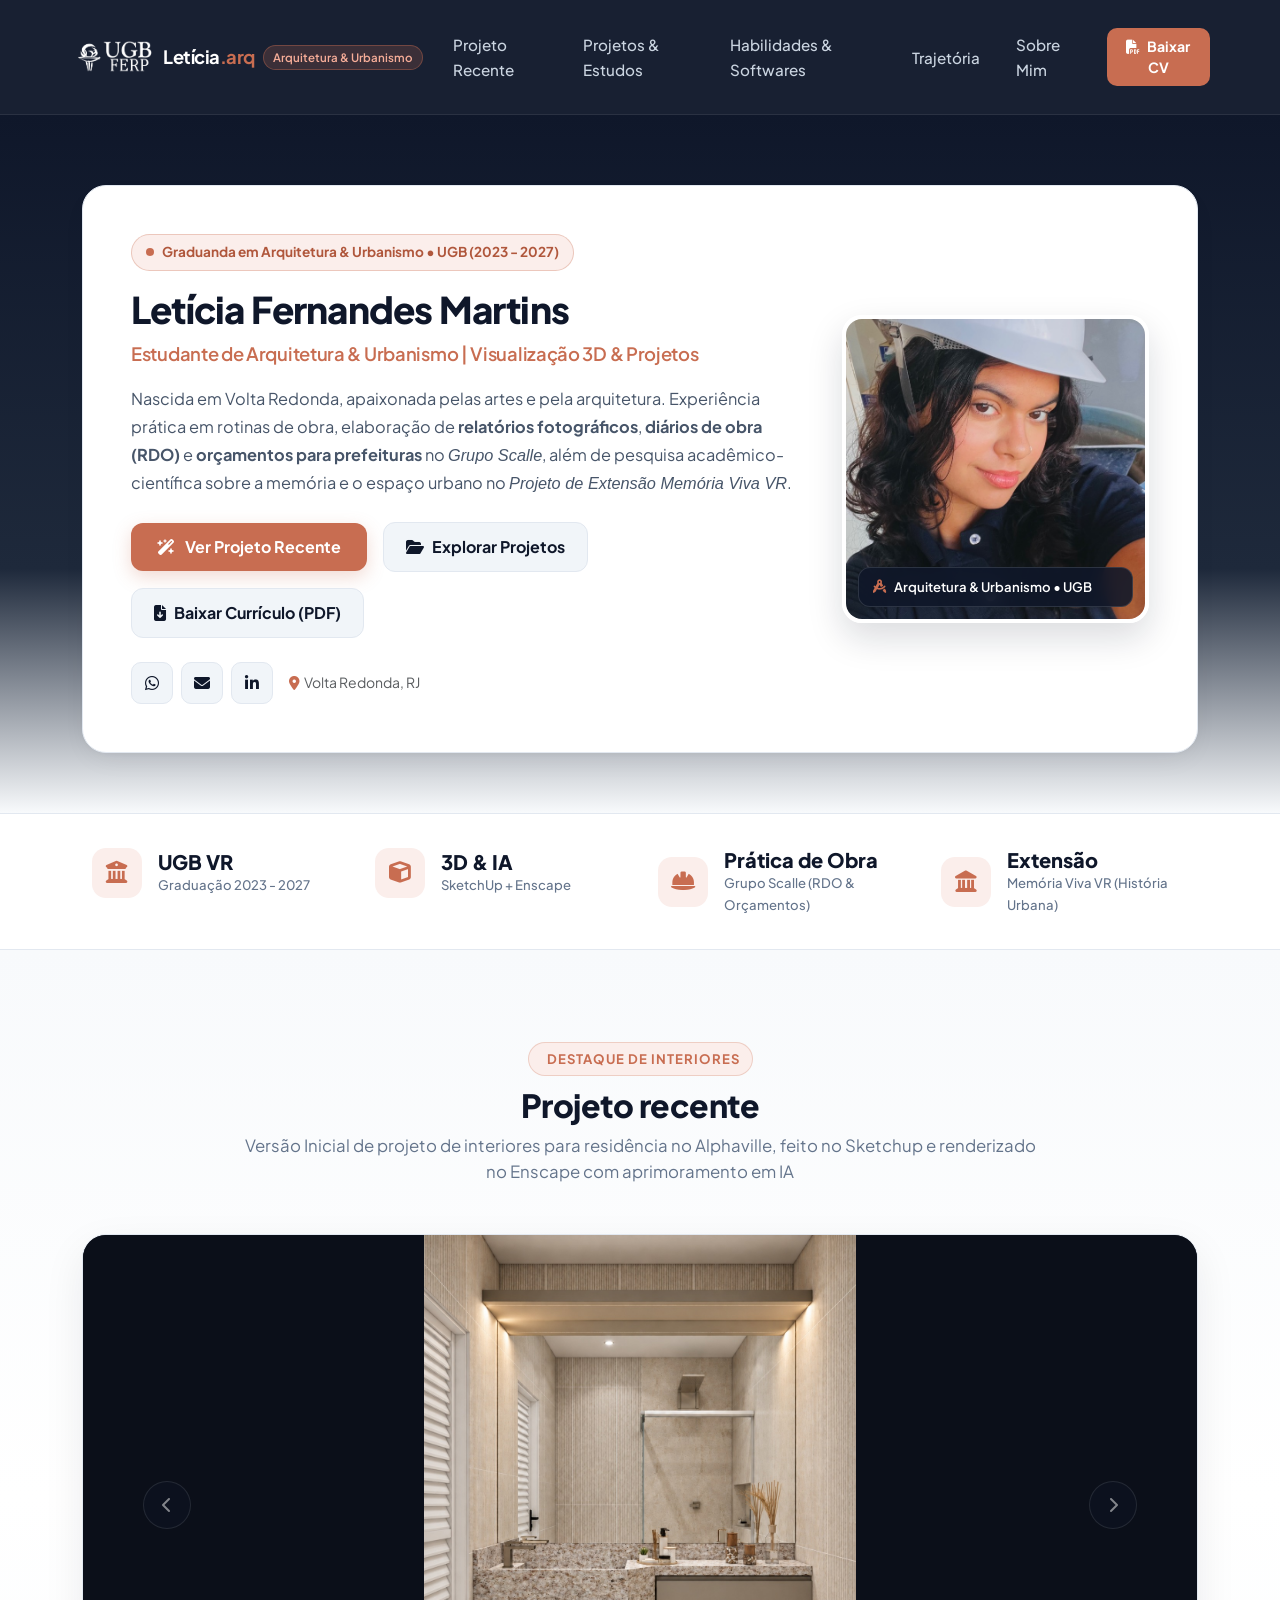
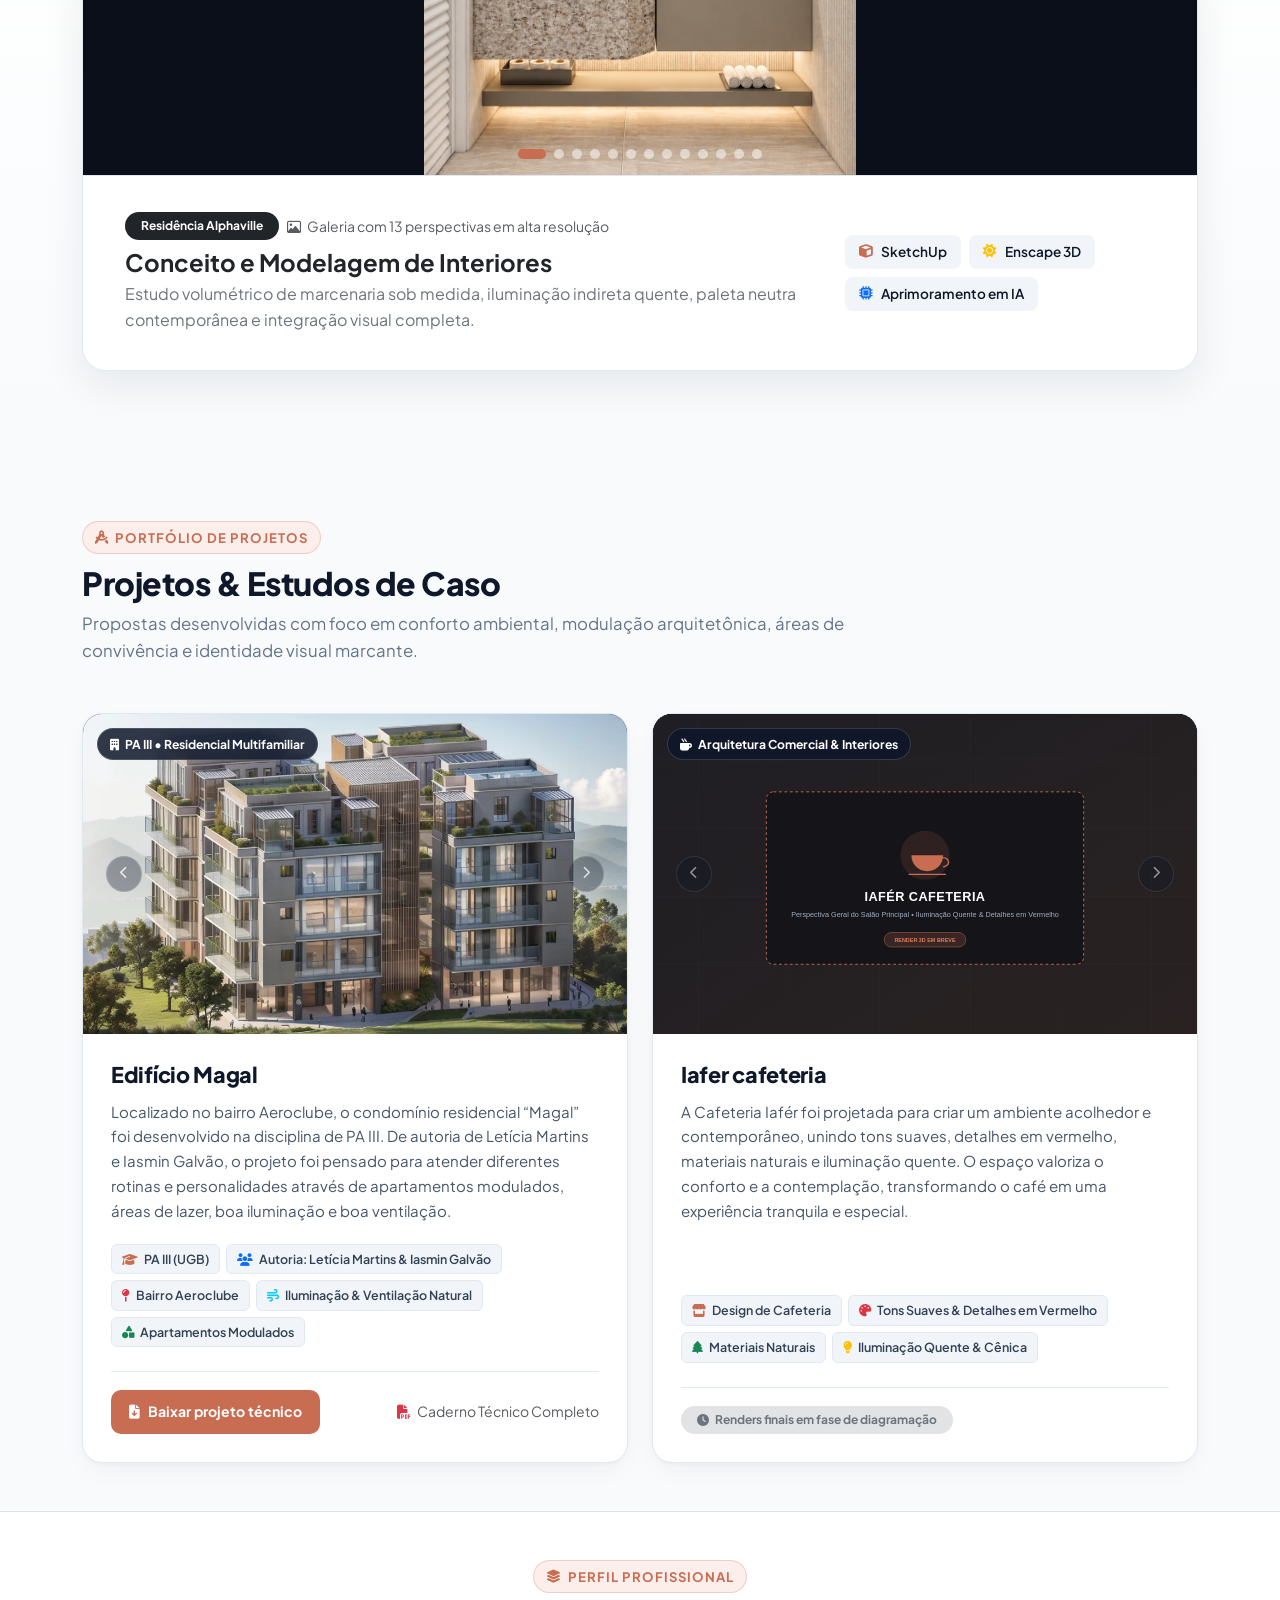
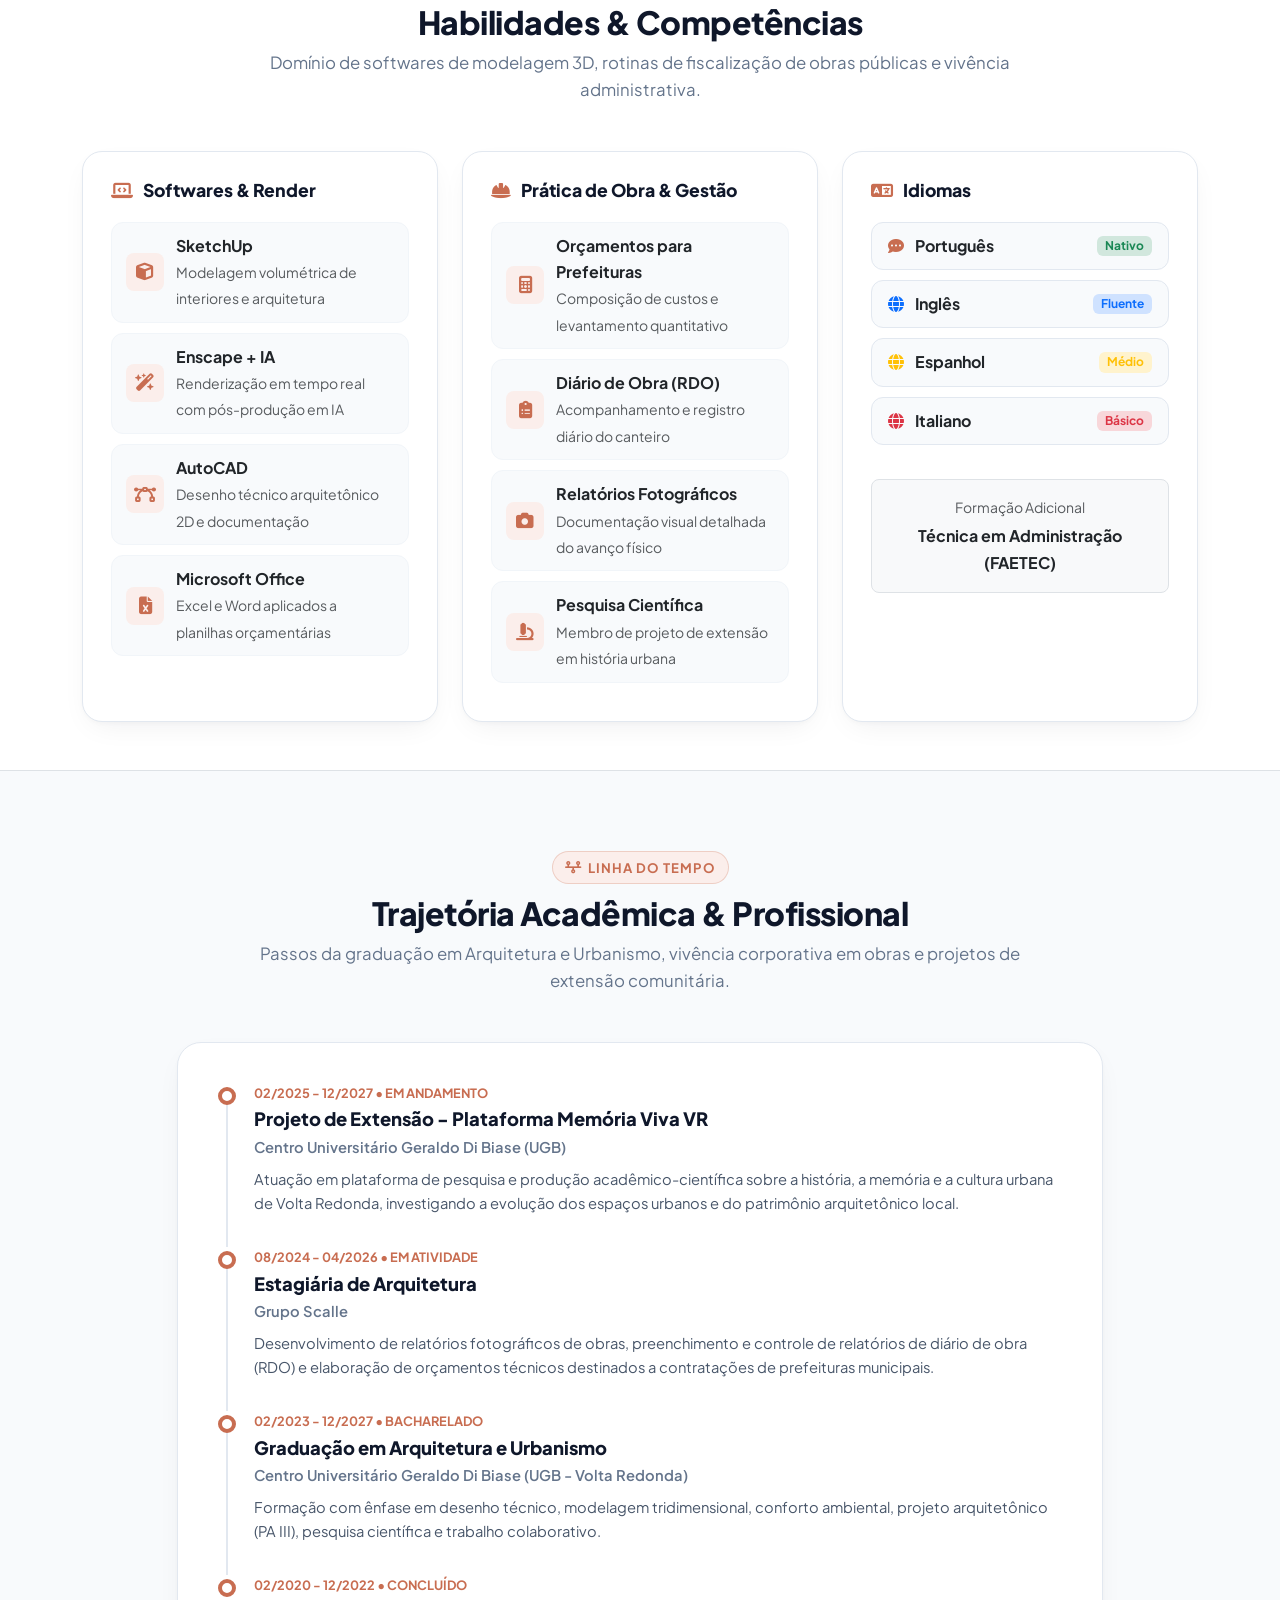
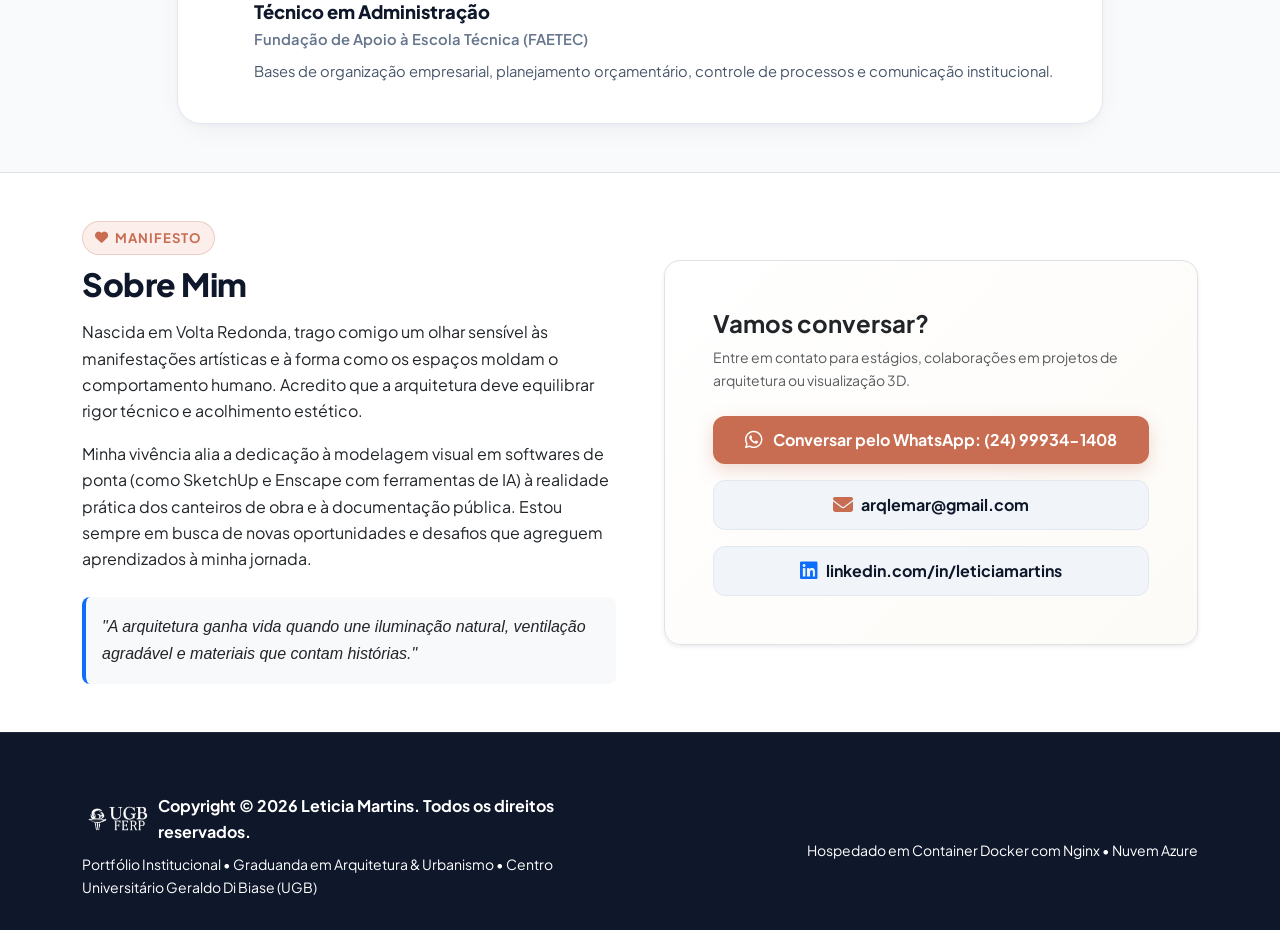
==== commit 894f16a8: "feat: otimiza imagens, corrige bugs de CSS/HTML, adiciona modais e melhora proxy/scripts" ====
--- a/clientes/cliente-1/index.html
+++ b/clientes/cliente-1/index.html
@@ -5,6 +5,23 @@
   <meta charset="UTF-8" />
   <meta name="viewport" content="width=device-width, initial-scale=1.0" />
   <title>Letícia Fernandes Martins | Arquitetura & Urbanismo • UGB</title>
+  <meta name="description" content="Portfólio de Letícia Fernandes Martins, estudante de Arquitetura e Urbanismo no Centro Universitário Geraldo Di Biase (UGB), com atuação em projetos de interiores, visualização 3D e acompanhamento de obras em Volta Redonda, RJ." />
+  <meta property="og:title" content="Letícia Fernandes Martins | Arquitetura & Urbanismo • UGB" />
+  <meta property="og:description" content="Portfólio de Letícia Fernandes Martins, estudante de Arquitetura e Urbanismo no Centro Universitário Geraldo Di Biase (UGB), com atuação em projetos de interiores, visualização 3D e acompanhamento de obras em Volta Redonda, RJ." />
+  <meta property="og:type" content="website" />
+  <meta property="og:image" content="http://64.236.192.17/cliente-1/images/variable/perfil-leticia.jpeg" />
+  <link rel="icon" href="images/fixed/logoShadow2018.png" />
+  <script type="application/ld+json">
+  {
+    "@context": "https://schema.org",
+    "@type": "Person",
+    "name": "Letícia Fernandes Martins",
+    "jobTitle": "Estudante de Arquitetura e Urbanismo",
+    "alumniOf": "Centro Universitário Geraldo Di Biase",
+    "email": "arqlemar@gmail.com",
+    "sameAs": "https://linkedin.com/in/leticiamartins"
+  }
+  </script>
 
   <!-- Google Fonts & Bootstrap -->
   <link rel="preconnect" href="https://fonts.googleapis.com">
@@ -116,13 +133,13 @@
 
             <!-- Contatos Rápidos -->
             <div class="d-flex gap-2 justify-content-center justify-content-md-start">
-              <a href="https://wa.me/5524999341408" target="_blank" rel="noopener" class="btn-social-icon" title="WhatsApp: (24) 99934-1408">
+              <a href="https://wa.me/5524999341408" target="_blank" rel="noopener" class="btn-social-icon" title="WhatsApp: (24) 99934-1408" aria-label="WhatsApp: (24) 99934-1408">
                 <i class="fa-brands fa-whatsapp"></i>
               </a>
-              <a href="mailto:arqlemar@gmail.com" class="btn-social-icon" title="E-mail: arqlemar@gmail.com">
+              <a href="mailto:arqlemar@gmail.com" class="btn-social-icon" title="E-mail: arqlemar@gmail.com" aria-label="E-mail: arqlemar@gmail.com">
                 <i class="fa-solid fa-envelope"></i>
               </a>
-              <a href="https://linkedin.com/in/leticiamartins" target="_blank" rel="noopener" class="btn-social-icon" title="LinkedIn: leticiamartins">
+              <a href="https://linkedin.com/in/leticiamartins" target="_blank" rel="noopener" class="btn-social-icon" title="LinkedIn: leticiamartins" aria-label="LinkedIn: leticiamartins">
                 <i class="fa-brands fa-linkedin-in"></i>
               </a>
               <span class="d-inline-flex align-items-center text-muted small ms-2">
@@ -224,43 +241,43 @@
             <!-- Slides das 13 Imagens -->
             <div class="carousel-inner">
               <div class="carousel-item active">
-                <img src="images/variable/alphaville/alphaville-01.jpg" alt="Alphaville - Vista Geral de Interiores" />
-              </div>
-              <div class="carousel-item">
-                <img src="images/variable/alphaville/alphaville-02.jpg" alt="Alphaville - Living e Iluminação" />
-              </div>
-              <div class="carousel-item">
-                <img src="images/variable/alphaville/alphaville-03.jpg" alt="Alphaville - Integração de Ambientes" />
-              </div>
-              <div class="carousel-item">
-                <img src="images/variable/alphaville/alphaville-04.jpg" alt="Alphaville - Sala de Estar e Jantar" />
-              </div>
-              <div class="carousel-item">
-                <img src="images/variable/alphaville/alphaville-05.jpg" alt="Alphaville - Detalhamento de Marcenaria" />
-              </div>
-              <div class="carousel-item">
-                <img src="images/variable/alphaville/alphaville-06.jpg" alt="Alphaville - Vista Angular da Cozinha" />
-              </div>
-              <div class="carousel-item">
-                <img src="images/variable/alphaville/alphaville-07.jpg" alt="Alphaville - Área Gourmet e Convivência" />
-              </div>
-              <div class="carousel-item">
-                <img src="images/variable/alphaville/alphaville-08.jpg" alt="Alphaville - Suíte Master &amp; Circulação" />
-              </div>
-              <div class="carousel-item">
-                <img src="images/variable/alphaville/alphaville-09.jpg" alt="Alphaville - Painel Ripado e Texturas" />
-              </div>
-              <div class="carousel-item">
-                <img src="images/variable/alphaville/alphaville-10.jpg" alt="Alphaville - Conforto Lumínico e Cores" />
-              </div>
-              <div class="carousel-item">
-                <img src="images/variable/alphaville/alphaville-11.jpg" alt="Alphaville - Vista de Perspectiva 3D" />
-              </div>
-              <div class="carousel-item">
-                <img src="images/variable/alphaville/alphaville-12.jpg" alt="Alphaville - Banheiro &amp; Revestimentos Nobres" />
-              </div>
-              <div class="carousel-item">
-                <img src="images/variable/alphaville/alphaville-13.jpg" alt="Alphaville - Acabamento com Aprimoramento em IA" />
+                <img src="images/variable/alphaville/alphaville-01.jpg" alt="Alphaville - Vista Geral de Interiores" decoding="async" />
+              </div>
+              <div class="carousel-item">
+                <img src="images/variable/alphaville/alphaville-02.jpg" alt="Alphaville - Living e Iluminação" loading="lazy" decoding="async" />
+              </div>
+              <div class="carousel-item">
+                <img src="images/variable/alphaville/alphaville-03.jpg" alt="Alphaville - Integração de Ambientes" loading="lazy" decoding="async" />
+              </div>
+              <div class="carousel-item">
+                <img src="images/variable/alphaville/alphaville-04.jpg" alt="Alphaville - Sala de Estar e Jantar" loading="lazy" decoding="async" />
+              </div>
+              <div class="carousel-item">
+                <img src="images/variable/alphaville/alphaville-05.jpg" alt="Alphaville - Detalhamento de Marcenaria" loading="lazy" decoding="async" />
+              </div>
+              <div class="carousel-item">
+                <img src="images/variable/alphaville/alphaville-06.jpg" alt="Alphaville - Vista Angular da Cozinha" loading="lazy" decoding="async" />
+              </div>
+              <div class="carousel-item">
+                <img src="images/variable/alphaville/alphaville-07.jpg" alt="Alphaville - Área Gourmet e Convivência" loading="lazy" decoding="async" />
+              </div>
+              <div class="carousel-item">
+                <img src="images/variable/alphaville/alphaville-08.jpg" alt="Alphaville - Suíte Master &amp; Circulação" loading="lazy" decoding="async" />
+              </div>
+              <div class="carousel-item">
+                <img src="images/variable/alphaville/alphaville-09.jpg" alt="Alphaville - Painel Ripado e Texturas" loading="lazy" decoding="async" />
+              </div>
+              <div class="carousel-item">
+                <img src="images/variable/alphaville/alphaville-10.jpg" alt="Alphaville - Conforto Lumínico e Cores" loading="lazy" decoding="async" />
+              </div>
+              <div class="carousel-item">
+                <img src="images/variable/alphaville/alphaville-11.jpg" alt="Alphaville - Vista de Perspectiva 3D" loading="lazy" decoding="async" />
+              </div>
+              <div class="carousel-item">
+                <img src="images/variable/alphaville/alphaville-12.jpg" alt="Alphaville - Banheiro &amp; Revestimentos Nobres" loading="lazy" decoding="async" />
+              </div>
+              <div class="carousel-item">
+                <img src="images/variable/alphaville/alphaville-13.jpg" alt="Alphaville - Acabamento com Aprimoramento em IA" loading="lazy" decoding="async" />
               </div>
             </div>
 
@@ -331,16 +348,16 @@
               <div id="carouselMagal" class="carousel slide project-carousel" data-bs-ride="carousel" data-bs-interval="4000">
                 <div class="carousel-inner">
                   <div class="carousel-item active">
-                    <img src="images/variable/magal/magal-01.png" alt="Edifício Magal - Fachada e Volumetria" />
+                    <img src="images/variable/magal/magal-01.webp" alt="Edifício Magal - Fachada e Volumetria" loading="lazy" decoding="async" />
                   </div>
                   <div class="carousel-item">
-                    <img src="images/variable/magal/magal-02.png" alt="Edifício Magal - Planta e Modulação" />
+                    <img src="images/variable/magal/magal-02.webp" alt="Edifício Magal - Planta e Modulação" loading="lazy" decoding="async" />
                   </div>
                   <div class="carousel-item">
-                    <img src="images/variable/magal/magal-03.png" alt="Edifício Magal - Implantação e Lazer" />
+                    <img src="images/variable/magal/magal-03.webp" alt="Edifício Magal - Implantação e Lazer" loading="lazy" decoding="async" />
                   </div>
                   <div class="carousel-item">
-                    <img src="images/variable/magal/magal-04.png" alt="Edifício Magal - Perspectiva Humanizada" />
+                    <img src="images/variable/magal/magal-04.webp" alt="Edifício Magal - Perspectiva Humanizada" loading="lazy" decoding="async" />
                   </div>
                 </div>
                 <button class="carousel-control-prev" type="button" data-bs-target="#carouselMagal" data-bs-slide="prev" aria-label="Anterior">
@@ -354,9 +371,9 @@
 
             <!-- Conteúdo do Edifício Magal -->
             <div class="project-content">
-              <h3 class="project-title">Edificio Magal</h3>
+              <h3 class="project-title">Edifício Magal</h3>
               <p class="project-desc">
-                LOCALIZADO NO BAIRRO AEROCLUBE, O CONDOMÍNIO RESIDENCIAL “MAGAL” FOI DESENVOLVIDO NA DISCIPLINA DE PA III. DE AUTORIA DE LETÍCIA MARTINS E IASMIN GALVÃO, O PROJETO FOI PENSADO PARA ATENDER DIFERENTES ROTINAS E PERSONALIDADES ATRAVÉS DE APARTAMENTOS MODULADOS, ÁREAS DE LAZER, BOA ILUMINAÇÃO E BOA VENTILAÇÃO;
+                Localizado no bairro Aeroclube, o condomínio residencial “Magal” foi desenvolvido na disciplina de PA III. De autoria de Letícia Martins e Iasmin Galvão, o projeto foi pensado para atender diferentes rotinas e personalidades através de apartamentos modulados, áreas de lazer, boa iluminação e boa ventilação.
               </p>
 
               <!-- Tags Técnicas -->
@@ -712,8 +729,41 @@
     </div>
   </footer>
 
+  <!-- Modal Lightbox (shadcn/ui Dialog style) para ampliar renders e pranchas -->
+  <div class="modal fade" id="lightboxModal" tabindex="-1" aria-labelledby="lightboxModalLabel" aria-hidden="true">
+    <div class="modal-dialog modal-xl modal-dialog-centered">
+      <div class="modal-content border-0 shadow-lg" style="background: #0f172a; border-radius: 16px; overflow: hidden;">
+        <div class="modal-header border-bottom border-secondary border-opacity-25 py-3 px-4">
+          <h5 class="modal-title text-white fs-6 fw-semibold" id="lightboxModalLabel">Visualização do Projeto</h5>
+          <button type="button" class="btn-close btn-close-white" data-bs-dismiss="modal" aria-label="Fechar"></button>
+        </div>
+        <div class="modal-body p-0 text-center" style="background: #0b0f19;">
+          <img id="lightboxModalImg" src="" alt="" style="max-height: 80vh; max-width: 100%; width: auto; object-fit: contain;" />
+        </div>
+      </div>
+    </div>
+  </div>
+
   <!-- Bootstrap JS Bundle -->
   <script src="https://cdn.jsdelivr.net/npm/bootstrap@5.3.3/dist/js/bootstrap.bundle.min.js"></script>
+  <script>
+    document.addEventListener('DOMContentLoaded', function () {
+      const modalEl = document.getElementById('lightboxModal');
+      const modalImg = document.getElementById('lightboxModalImg');
+      const modalTitle = document.getElementById('lightboxModalLabel');
+      if (modalEl && window.bootstrap) {
+        const bsModal = new bootstrap.Modal(modalEl);
+        document.querySelectorAll('.carousel-recent .carousel-item img, .project-carousel .carousel-item img').forEach(function (img) {
+          img.addEventListener('click', function () {
+            modalImg.src = this.src;
+            modalImg.alt = this.alt;
+            modalTitle.textContent = this.alt || 'Visualização do Projeto';
+            bsModal.show();
+          });
+        });
+      }
+    });
+  </script>
 </body>
 
 </html>
--- a/clientes/cliente-1/style.css
+++ b/clientes/cliente-1/style.css
@@ -1,5 +1,3 @@
-@import url('https://fonts.googleapis.com/css2?family=Plus+Jakarta+Sans:wght@400;500;600;700;800&family=Inter:wght@400;500;600;700&display=swap');
-
 :root {
   --primary-dark: #0f172a;
   --primary-slate: #1e293b;
@@ -30,6 +28,15 @@
   overflow-x: hidden;
 }
 
+section[id] {
+  scroll-margin-top: 92px;
+}
+
+.carousel-recent .carousel-item img,
+.project-carousel .carousel-item img {
+  cursor: zoom-in;
+}
+
 /* ==========================================================================
    Navbar
    ========================================================================== */
@@ -454,8 +461,8 @@
   box-shadow: var(--shadow-card);
   transition: all 0.3s ease;
   height: 100%;
-  display: row;
-  flex-column: column;
+  display: flex;
+  flex-direction: column;
 }
 
 .project-card:hover {
